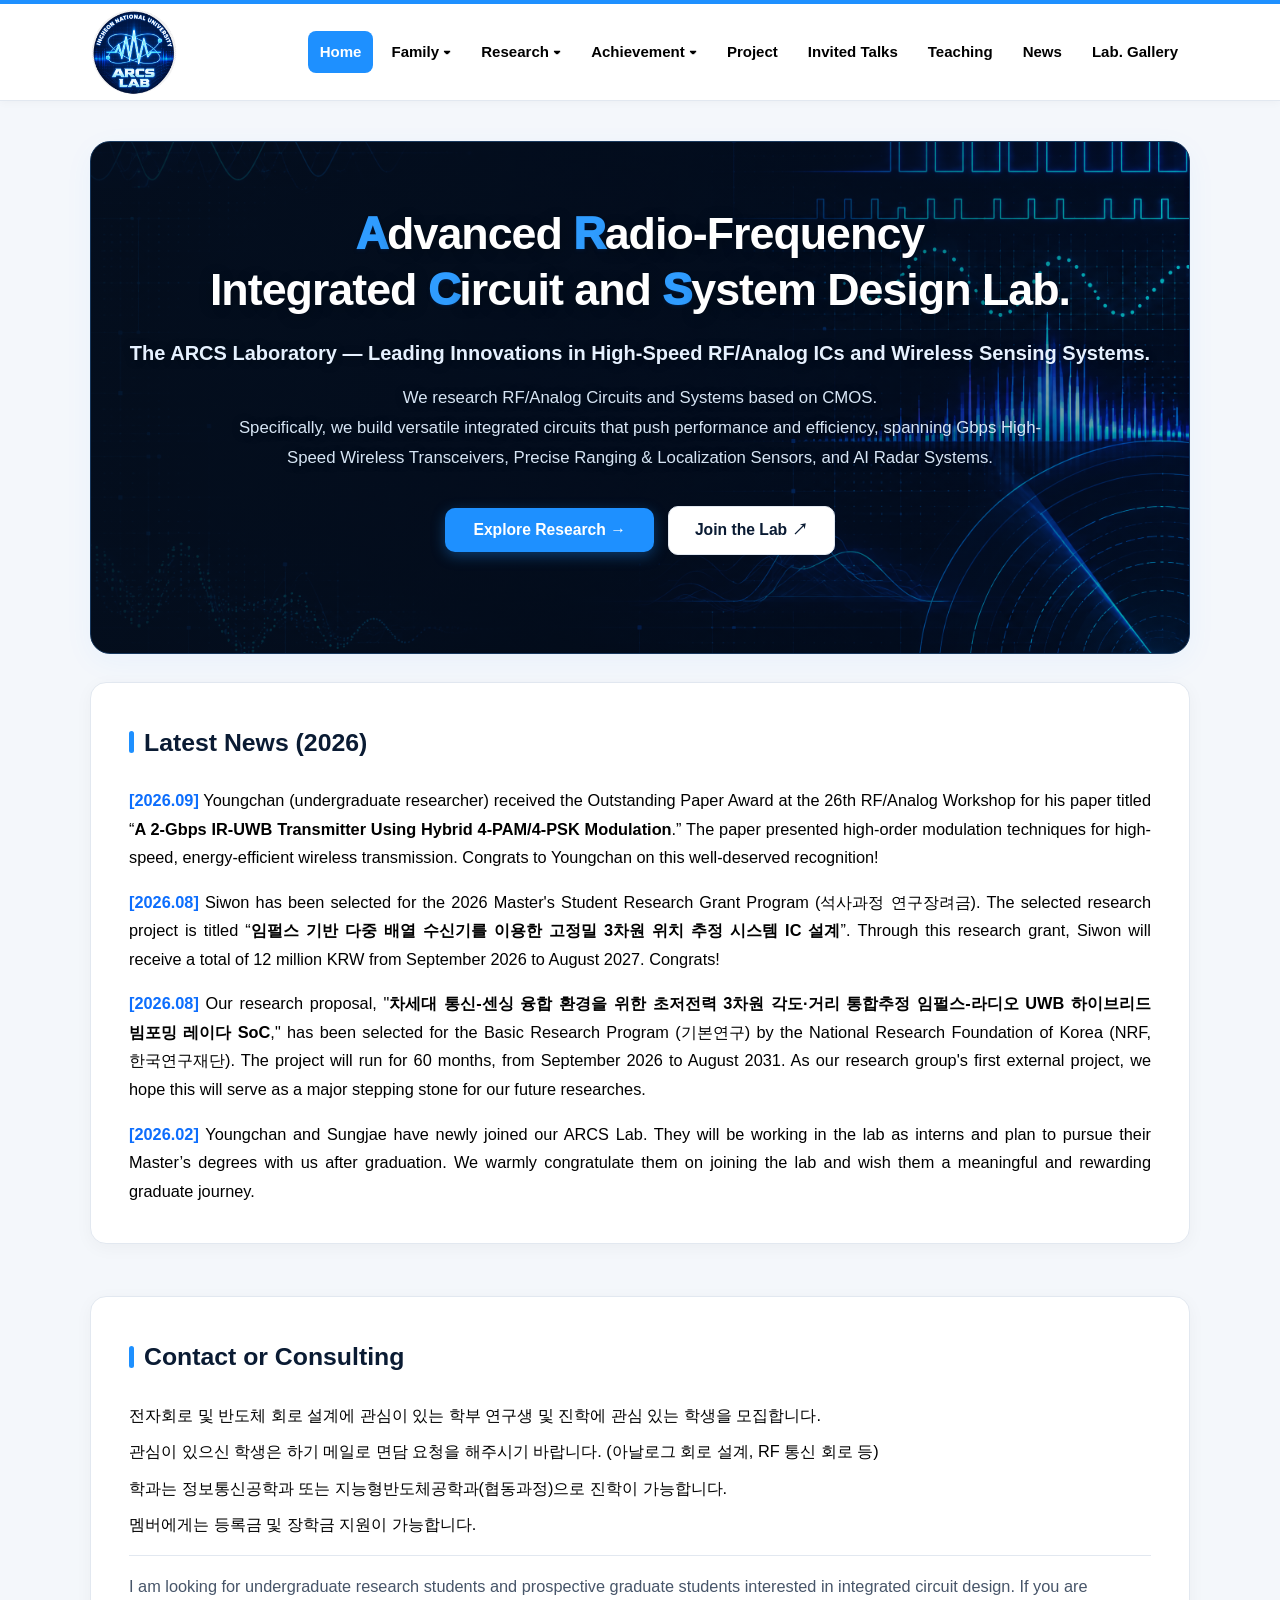
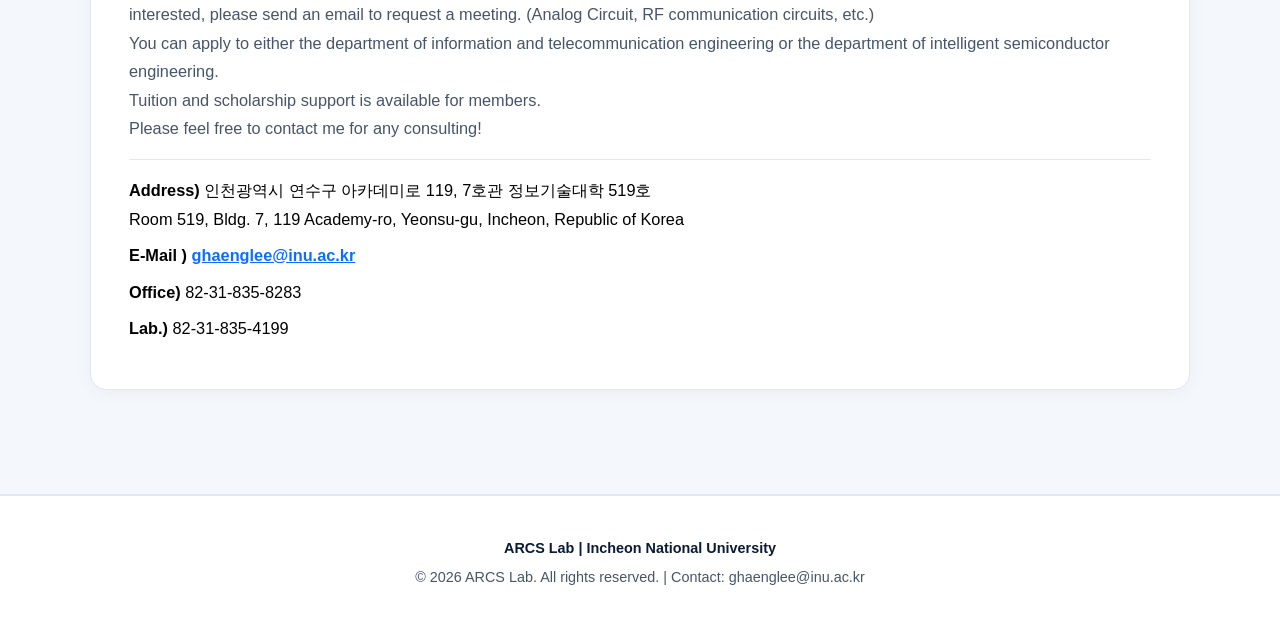
==== index.html @ 4a921a2b "Update index.html" ====
<!DOCTYPE html>
<html lang="ko">
<head>
<meta charset="utf-8"/>
<meta content="width=device-width, initial-scale=1.0, maximum-scale=5.0" name="viewport"/>
<!-- 외부 호스팅 이미지 403 차단 방지 -->
<meta content="no-referrer" name="referrer"/>
<title>ARCS Lab | Advanced Radio-Frequency Integrated Circuit and System Design Lab.</title>
<!-- 구글 사이트 정품 파비콘 -->
<link href="images/ARCS_LAB_logo.png" rel="icon" type="image/png"/>
<!-- 프리텐다드 폰트 CDN -->
<link as="style" crossorigin="" href="https://cdn.jsdelivr.net/gh/orioncactus/pretendard@v1.3.8/dist/web/variable/pretendardvariable.css" rel="stylesheet"/>
<style>
        :root {
            --bg-base: #f4f7fb;
            --surface: #ffffff;
            --border: #e2e8f0;
            --border-card: #e6edf7;
            --primary: #0a1b33;
            /* 쨍하고 깊이감 있는 정통 다저블루 */
            --dodger-blue: #1e90ff;         /* Dodger Blue */
            --dodger-vivid: #0d6efd;        /* Deep Electric Blue */
            --dodger-dark: #0056cc;         /* Solid Dark Dodger */
            --dodger-bg: #edf5ff;           /* Light Dodger Tint */
            --text-main: #000000;
            --text-muted: #475569;
            --shadow: 0 4px 18px rgba(0, 0, 0, 0.04);
            --shadow-hover: 0 8px 24px rgba(30, 144, 255, 0.12);
        }

        * { margin: 0; padding: 0; box-sizing: border-box; }
        html { scroll-behavior: smooth; }
        body {
            font-family: 'Pretendard Variable', -apple-system, sans-serif;
            color: var(--text-main);
            background-color: var(--bg-base);
            line-height: 1.75;
            /* 어절 단위 줄바꿈 설정 */
            word-break: keep-all;
            overflow-wrap: break-word;
            overflow-x: hidden;
        }
        a { text-decoration: none; color: inherit; }

        /* 상단 네비게이션 - 카드의 max-width(1140px)와 동일하게 통일 */
        header {
            position: sticky; top: 0; z-index: 1000;
            background: #ffffff;
            border-top: 4px solid var(--dodger-blue);
            border-bottom: 1.5px solid var(--border);
            box-shadow: 0 2px 8px rgba(0, 0, 0, 0.03);
        }
        .nav-inner {
            max-width: 1140px; margin: 0 auto; padding: 0 20px;
            display: flex; justify-content: space-between; align-items: center;
            height: 96px; /* 확대된 로고 수용을 위해 헤더 높이 확장 */
        }
        /* 로고 크기 상향 (88px) */
        .logo-wrap { 
            display: flex; 
            align-items: center; 
            cursor: pointer; 
            flex-shrink: 0;
        }
        .logo-img { 
            height: 88px; 
            width: auto; 
            max-width: 100%; 
            object-fit: contain; 
            display: block;
        }
        .logo-text { font-size: 1.35rem; font-weight: 800; color: var(--primary); letter-spacing: -0.5px; }
        .logo-text span { color: var(--dodger-blue); }

        /* 메뉴 우측 정렬 (카드 우측 기준 라인에 정렬) */
        .nav-menu { 
            display: flex; 
            gap: 3px 6px; 
            align-items: center; 
            justify-content: flex-end; 
            flex-wrap: wrap; 
            margin-left: auto; 
        }
        .nav-item { position: relative; }
        .nav-btn {
            background: none; border: none; font-family: inherit;
            font-size: 0.94rem; font-weight: 700; color: #000000;
            padding: 8px 12px; border-radius: 8px; cursor: pointer; transition: all 0.18s ease;
            display: flex; align-items: center; gap: 4px;
        }
        .nav-btn:hover { color: var(--dodger-vivid); background: var(--dodger-bg); }
        .nav-btn.active { color: #ffffff; background: var(--dodger-blue); }

        /* 드롭다운 메뉴 (데스크톱) */
        .dropdown {
            position: absolute; top: 100%; left: 0;
            background: #ffffff; border: 1.5px solid var(--border);
            border-radius: 12px; box-shadow: 0 12px 28px rgba(0, 0, 0, 0.08);
            padding: 8px; min-width: 160px; display: none; flex-direction: column; gap: 4px;
            z-index: 100;
        }
        .nav-item:hover .dropdown { display: flex; }
        .dropdown button {
            background: none; border: none; font-family: inherit;
            text-align: left; padding: 10px 14px; font-size: 0.92rem; font-weight: 700;
            color: var(--text-main); border-radius: 6px; cursor: pointer; transition: 0.15s;
        }
        .dropdown button:hover { background: var(--dodger-bg); color: var(--dodger-vivid); }

        /* 페이지 컨테이너 */
        .page-view { display: none; max-width: 1140px; margin: 40px auto 80px auto; padding: 0 20px; }
        .page-view.active { display: block; animation: fadeIn 0.2s ease-out; }
        @keyframes fadeIn { from { opacity: 0; transform: translateY(6px); } to { opacity: 1; transform: translateY(0); } }

        /* 공통 헤딩 및 카드 */
        .view-title { 
            font-size: 2.3rem; font-weight: 800; color: var(--primary); 
            text-align: center; margin-bottom: 28px; letter-spacing: -0.5px; 
        }
        .divider { width: 100%; height: 1px; background: var(--border); margin: 30px 0; }
        .card { 
            background: #ffffff; border: 1px solid var(--border); border-radius: 16px; 
            padding: 34px; box-shadow: var(--shadow); margin-bottom: 24px; 
        }

        /* 히어로 섹션 */
        .bento-grid { display: grid; grid-template-columns: 1fr; gap: 28px; }
        .axis-hero-card {
            grid-column: 1 / -1; text-align: center; padding: 64px 30px;
            background-color: #071426;
            background-image:
                linear-gradient(90deg, rgba(4, 14, 29, 0.92) 0%, rgba(4, 14, 29, 0.72) 42%, rgba(4, 14, 29, 0.30) 100%),
                url('images/hero_background.webp');
            background-size: cover;
            background-position: center;
            border: 1px solid #18385d;
            border-radius: 20px;
            box-shadow: 0 8px 30px rgba(30, 144, 255, 0.05);
            position: relative;
        }
        .axis-badge {
            display: inline-block; padding: 6px 16px; background: #ffffff;
            border: 1.5px solid var(--dodger-blue); border-radius: 30px;
            font-size: 0.82rem; font-weight: 800; color: var(--dodger-vivid);
            letter-spacing: 1.2px; text-transform: uppercase; margin-bottom: 22px;
        }
        .axis-hero-title {
            font-size: 2.8rem; font-weight: 900; line-height: 1.25; margin-bottom: 18px;
            color: #ffffff; letter-spacing: -1px; text-transform: uppercase;
            text-shadow: 0 2px 14px rgba(0,0,0,.28);
        }
        .axis-hero-title .highlight { color: var(--dodger-blue); }
        .axis-hero-title .arcs-initial {
            color: #2f9cff;
            font-weight: 950;
            text-shadow: 0 1px 0 rgba(4,25,58,.85), 0 2px 3px rgba(4,25,58,.55);
            filter: none;
        }
        .home-info-card { min-height: 560px; padding: 38px; }
        #latest-news.home-info-card { min-height: 0; }
        .home-info-card > .sec-head { font-size: 1.55rem; }
        .home-info-card > div:not(.sec-head) { font-size: 1.02rem !important; }
        .home-info-card p { margin-bottom: 8px; }
        .axis-hero-sub { font-size: 1.25rem; font-weight: 700; color: #e6f1ff; margin-bottom: 12px; text-shadow: 0 1px 8px rgba(0,0,0,.35); }
        .axis-hero-p { font-size: 1.05rem; color: #d6e5f5; line-height: 1.8; max-width: 820px; margin: 0 auto 32px auto; text-shadow: 0 1px 8px rgba(0,0,0,.35); }
        .axis-actions { display: flex; gap: 14px; justify-content: center; align-items: center; margin-bottom: 34px; flex-wrap: wrap; }
        .btn-explore {
            display: inline-flex; align-items: center; gap: 8px;
            background: var(--dodger-blue); color: #ffffff; font-size: 0.98rem; font-weight: 800;
            padding: 13px 28px; border-radius: 10px; border: none; cursor: pointer;
            box-shadow: 0 4px 14px rgba(30, 144, 255, 0.35); transition: all 0.2s ease;
        }
        .btn-explore:hover { background: var(--dodger-dark); transform: translateY(-2px); }
        .btn-join {
            display: inline-flex; align-items: center; gap: 8px;
            background: #ffffff; color: var(--primary); font-size: 0.98rem; font-weight: 800;
            padding: 13px 26px; border-radius: 10px; border: 1.5px solid var(--border);
            cursor: pointer; transition: all 0.2s ease;
        }
        .btn-join:hover { border-color: var(--dodger-blue); color: var(--dodger-blue); background: var(--dodger-bg); transform: translateY(-2px); }
        .axis-chips-wrap { display: flex; gap: 10px; justify-content: center; flex-wrap: wrap; }
        .axis-chip {
            font-size: 0.85rem; font-weight: 700; color: #000000;
            background: #ffffff; border: 1.5px solid var(--border);
            padding: 6px 14px; border-radius: 20px; transition: 0.2s;
        }
        .axis-chip:hover { border-color: var(--dodger-blue); color: var(--dodger-blue); background: var(--dodger-bg); }

        /* 섹션 헤더 */
        .sec-head { 
            font-size: 1.45rem; font-weight: 800; color: var(--primary); margin-bottom: 22px; 
            display: flex; align-items: center; gap: 10px; 
        }
        .sec-head::before { 
            content: ""; width: 5px; height: 22px; background: var(--dodger-blue); border-radius: 3px; 
        }

        /* 프로필 스타일 */
        .profile-row { display: flex; gap: 30px; align-items: flex-start; margin-bottom: 24px; }
        .profile-img { width: 180px; border-radius: 12px; border: 1.5px solid var(--border); object-fit: cover; }
        .profile-info h3 { font-size: 1.45rem; font-weight: 800; color: var(--primary); margin-bottom: 8px; }
        .profile-info p { margin-bottom: 6px; font-size: 1rem; }
        .profile-links a { color: var(--dodger-vivid); font-weight: 700; text-decoration: underline; margin-right: 8px; }

        /* Education, Careers & Awards 타임라인 스타일 (왼쪽 바/꼭지 제거 버전) */
        .timeline-list {
            position: relative;
            padding-left: 0;
            margin-bottom: 8px;
        }
        .timeline-item {
            position: relative;
            margin-bottom: 22px;
            padding: 22px 26px;
            background: #f8fafc;
            border: 1px solid var(--border-card);
            border-radius: 12px;
            transition: all 0.25s ease;
        }
        .timeline-item:last-child { margin-bottom: 0; }
        .timeline-item:hover {
            background: #ffffff;
            border-color: var(--dodger-blue);
            box-shadow: var(--shadow-hover);
            transform: translateY(-2px);
        }

        /* 폰트 및 여백 상향 */
        .timeline-date {
            display: inline-block;
            font-size: 0.92rem;
            font-weight: 700;
            color: var(--dodger-dark);
            background: var(--dodger-bg);
            padding: 4px 14px;
            border-radius: 20px;
            margin-bottom: 10px;
        }
        .timeline-content {
            font-size: 1.15rem;
            font-weight: 800;
            color: var(--primary);
            line-height: 1.55;
            display: block;
        }
        .timeline-subtext {
            display: block;
            font-size: 1rem;
            font-weight: 600;
            color: var(--text-muted);
            margin-top: 6px;
        }
        .timeline-detail {
            display: block;
            font-size: 0.95rem;
            color: #475569;
            margin-top: 8px;
            padding-left: 12px;
            border-left: 3px solid #cbd5e1;
            line-height: 1.75;
        }

        /* CHIP GALLERY 카드 */
        .chip-grid { display: grid; grid-template-columns: repeat(auto-fill, minmax(320px, 1fr)); gap: 24px; }
        .chip-card { 
            background: #ffffff; border: 1.5px solid var(--border); border-radius: 14px; 
            overflow: hidden; box-shadow: var(--shadow); transition: all 0.2s ease; 
        }
        .chip-card:hover { transform: translateY(-4px); border-color: var(--dodger-blue); box-shadow: var(--shadow-hover); }
        .chip-img-wrap { width: 100%; height: 220px; background: #f8fafc; border-bottom: 1.5px solid var(--border); display: flex; align-items: center; justify-content: center; }
        .chip-img-wrap img { width: 100%; height: 100%; object-fit: contain; }
        .chip-img-wrap.chip-only { overflow: hidden; }
        .chip-img-wrap.chip-only img { width: 100%; max-width: none; height: 100%; object-fit: contain; object-position: center; transform: none; background: #f8fafc; }
        .chip-desc { padding: 18px; text-align: center; }
        .chip-title { font-size: 0.98rem; font-weight: 700; color: var(--primary); margin-bottom: 8px; line-height: 1.5; }
        .chip-badge { 
            display: inline-block; padding: 4px 12px; background: var(--dodger-bg); 
            color: var(--dodger-dark); font-size: 0.88rem; font-weight: 800; border-radius: 20px; 
            border: 1px solid #c7dcf8;
        }

        /* 아카데믹 카드 레이아웃 (논문, 특허, 프로젝트) */
        .axis-pub-header { margin-bottom: 24px; }
        .axis-pub-meta { font-size: 1.05rem; color: var(--text-muted); margin-bottom: 16px; }
        .axis-pub-meta strong { color: var(--primary); font-size: 1.4rem; font-weight: 800; margin-right: 6px; }
        .axis-filter-bar { display: flex; gap: 8px; margin-bottom: 30px; flex-wrap: wrap; }
        .axis-filter-btn {
            padding: 6px 16px; border-radius: 20px; font-size: 0.9rem; font-weight: 700;
            border: 1.5px solid var(--border); background: #ffffff; color: var(--text-muted);
            cursor: pointer; transition: all 0.18s ease;
        }
        .axis-filter-btn.active {
            background: var(--dodger-blue); color: #ffffff; border-color: var(--dodger-blue);
        }

        .axis-year-row { display: grid; grid-template-columns: 100px 1fr; gap: 24px; margin-bottom: 36px; }
        .axis-year-label { font-size: 1.75rem; font-weight: 900; color: var(--dodger-vivid); line-height: 1.2; }
        .axis-cards-col { display: flex; flex-direction: column; gap: 14px; }

        .axis-item-card {
            background: #ffffff; border: 1.5px solid var(--border-card); border-radius: 12px;
            padding: 18px 22px; transition: all 0.2s ease;
            word-break: keep-all;
            overflow-wrap: break-word;
        }
        .axis-item-card:hover {
            border-color: var(--dodger-blue); transform: translateX(3px); box-shadow: 0 4px 16px rgba(30, 144, 255, 0.08);
        }
        .axis-item-top { display: flex; align-items: center; gap: 12px; margin-bottom: 8px; flex-wrap: wrap; }
        .axis-tag {
            display: inline-block; padding: 2px 10px; font-size: 0.78rem; font-weight: 800;
            text-transform: uppercase; letter-spacing: 0.5px; border-radius: 6px;
            color: var(--dodger-dark); background: var(--dodger-bg); border: 1.5px solid #bddbff;
        }
        .axis-item-num { font-weight: 800; color: var(--dodger-vivid); font-size: 1.05rem; }
        .axis-item-authors { font-size: 0.96rem; color: var(--text-main); font-weight: 500; }
        .axis-item-title { font-size: 1.08rem; font-weight: 800; color: var(--primary); line-height: 1.5; margin-bottom: 6px; }
        .axis-item-venue { font-size: 0.92rem; color: var(--text-muted); font-style: normal; }
        .axis-item-venue a { color: var(--dodger-vivid); font-weight: 800; text-decoration: underline; margin-left: 6px; }

        /* TEACHING 아코디언 */
        details.teaching-box {
            border: 1.5px solid var(--border); border-radius: 12px; margin-bottom: 14px; background: #ffffff; overflow: hidden;
        }
        details.teaching-box summary {
            padding: 16px 20px; font-weight: 800; font-size: 1.12rem; cursor: pointer; background: #f8fafc; list-style: none; display: flex; justify-content: space-between; align-items: center;
        }
        details.teaching-box summary::after {
            content: "▼"; font-size: 0.85rem; color: var(--dodger-blue); transition: transform 0.2s;
        }
        details[open].teaching-box summary {
            background: var(--dodger-bg); color: var(--dodger-dark); border-bottom: 1.5px solid #c7dcf8;
        }
        details[open].teaching-box summary::after { transform: rotate(180deg); }
        details.teaching-box .content { padding: 20px 24px; }
        details.teaching-box ul { padding-left: 20px; line-height: 2; list-style-type: square; }

        /* LAB GALLERY 카드 */
        .gallery-item {
            display: flex; gap: 24px; align-items: center; margin-bottom: 24px; background: #ffffff; 
            border: 1.5px solid var(--border); border-radius: 16px; padding: 20px 24px; box-shadow: var(--shadow);
        }
        .gallery-item img {
            width: 36%; max-width: 360px; height: auto; border-radius: 12px; object-fit: cover; border: 1px solid var(--border); flex-shrink: 0;
        }
        .gallery-desc { flex: 1; }
        .gallery-desc h3 { font-size: 1.35rem; font-weight: 800; margin-bottom: 10px; color: var(--primary); }
        .gallery-desc p { font-size: 0.98rem; font-weight: 700; line-height: 1.7; }

        /* LAB GALLERY 4-photo album */
        .gallery-item-album {
            display: flex;
            gap: 24px;
            align-items: center;
        }
        .gallery-album-grid {
            width: 36%;
            max-width: 360px;
            aspect-ratio: 4 / 3;
            flex-shrink: 0;
            display: grid;
            grid-template-columns: repeat(2, minmax(0, 1fr));
            grid-template-rows: repeat(2, minmax(0, 1fr));
            gap: 6px;
        }
        .gallery-album-photo {
            position: relative;
            width: 100%;
            height: 100%;
            aspect-ratio: auto;
            overflow: hidden;
            border-radius: 8px;
            border: 1px solid var(--border);
            background: #f8fafc;
            cursor: zoom-in;
            transition: transform 0.2s ease, border-color 0.2s ease, box-shadow 0.2s ease;
        }
        .gallery-album-photo:hover {
            transform: translateY(-2px);
            border-color: var(--dodger-blue);
            box-shadow: 0 4px 14px rgba(30, 144, 255, 0.18);
        }
        .gallery-album-photo img {
            width: 100%;
            max-width: none;
            height: 100%;
            object-fit: cover;
            display: block;
        }
        .gallery-album-photo .zoom-badge {
            bottom: 6px;
            right: 6px;
        }

        /* Gallery album lightbox */
        .gallery-lightbox {
            display: none;
            position: fixed;
            inset: 0;
            z-index: 2100;
            background: rgba(7, 20, 38, 0.90);
            backdrop-filter: blur(5px);
            align-items: center;
            justify-content: center;
            padding: 24px;
            overflow: hidden;
            cursor: grab;
            touch-action: none;
        }
        .gallery-lightbox.active {
            display: flex;
        }
        .gallery-lightbox:active {
            cursor: grabbing;
        }
        .gallery-lightbox-content {
            max-width: none;
            max-height: none;
            width: auto;
            height: auto;
            max-width: 92vw;
            max-height: 88vh;
            object-fit: contain;
            border-radius: 12px;
            border: 2px solid rgba(255,255,255,0.2);
            box-shadow: 0 10px 40px rgba(0,0,0,0.5);
            user-select: none;
            -webkit-user-drag: none;
            transform: translate(0, 0) scale(1);
            transform-origin: center center;
            cursor: grab;
        }
        .gallery-lightbox-content.dragging {
            cursor: grabbing;
        }
        .gallery-lightbox-close {
            position: absolute;
            top: 20px;
            right: 24px;
            z-index: 2;
            font-size: 2.2rem;
            color: #ffffff;
            cursor: pointer;
            font-weight: 300;
            line-height: 1;
        }
        .gallery-lightbox-close:hover {
            color: var(--dodger-blue);
        }
        .gallery-lightbox-prev,
        .gallery-lightbox-next {
            position: absolute;
            top: 50%;
            transform: translateY(-50%);
            z-index: 2;
            width: 46px;
            height: 46px;
            border: 1px solid rgba(255,255,255,0.35);
            border-radius: 50%;
            background: rgba(10,27,51,0.62);
            color: #ffffff;
            font-size: 1.8rem;
            cursor: pointer;
            display: flex;
            align-items: center;
            justify-content: center;
        }
        .gallery-lightbox-prev { left: 20px; }
        .gallery-lightbox-next { right: 20px; }
        .gallery-lightbox-prev:hover,
        .gallery-lightbox-next:hover {
            background: var(--dodger-blue);
        }
        .gallery-lightbox-hint {
            position: absolute;
            left: 50%;
            bottom: 18px;
            transform: translateX(-50%);
            color: rgba(255,255,255,0.86);
            font-size: 0.82rem;
            font-weight: 700;
            background: rgba(10,27,51,0.55);
            padding: 5px 10px;
            border-radius: 6px;
            pointer-events: none;
        }

        /* 푸터 */
        footer { border-top: 2px solid var(--border); background: #ffffff; padding: 40px 0; text-align: center; font-size: 0.9rem; color: var(--text-muted); }

        /* Projects theme shared by Invited Talks and News */
        .project-theme { background: transparent; border: 0; box-shadow: none; padding: 0; }
        .project-theme .sec-head {
            color: var(--primary);
            font-size: 1.35rem;
            font-weight: 850;
            letter-spacing: .02em;
            border-left: 0;
            padding: 0;
            background: transparent;
            border-radius: 0;
            box-shadow: none;
        }
        .project-theme .sec-head::before {
            display: block;
            content: "";
            width: 6px;
            height: 6px;
            flex: 0 0 6px;
            background: var(--dodger-blue);
            border-radius: 50%;
        }
        .project-theme .pub-item {
            position: relative;
            padding: 20px 22px 18px 22px;
            background: #ffffff;
            border: 1.5px solid var(--border-card);
            border-radius: 14px;
            box-shadow: 0 5px 16px rgba(15,23,42,.055);
            transition: transform .2s ease, border-color .2s ease, box-shadow .2s ease;
            margin-top: 12px;
            word-break: keep-all;
            overflow-wrap: break-word;
        }
        .project-theme .pub-item + .pub-item { margin-top: 14px; }
        .project-theme .pub-item:hover {
            transform: translateY(-3px);
            border-color: #9bc9ff;
            box-shadow: 0 9px 22px rgba(30,144,255,.11);
        }
        .project-theme .pub-title { font-size: 1.08rem; font-weight: 800; color: var(--primary); line-height: 1.55; }
        .project-theme .pub-venue { font-size: .98rem; font-weight: 700; color: var(--text-main); margin-top: 8px; }
        .project-theme .pub-num { display: inline-block; color: var(--dodger-vivid); font-weight: 900; margin-right: 6px; }
        .project-theme .sec-head { margin: 18px 0 14px; }

        /* 뉴스 카드 이미지 */
        .news-item-with-img {
            display: flex;
            gap: 24px;
            align-items: center;
            justify-content: space-between;
        }
        .news-item-with-img .news-text-wrap {
            flex: 1;
        }
        .news-card-img-wrap {
            flex-shrink: 0;
            display: flex;
            align-items: center;
            justify-content: center;
            cursor: pointer;
            position: relative;
            border-radius: 10px;
            overflow: hidden;
            border: 1.5px solid var(--border);
            box-shadow: 0 2px 10px rgba(0,0,0,0.03);
            transition: transform 0.2s ease, border-color 0.2s ease, box-shadow 0.2s ease;
        }
        .news-card-img-wrap:hover {
            transform: translateY(-2px);
            border-color: var(--dodger-blue);
            box-shadow: 0 4px 14px rgba(30, 144, 255, 0.2);
        }
        .news-card-img {
            max-height: 170px;
            width: auto;
            max-width: 320px;
            display: block;
            object-fit: contain;
            background: #ffffff;
        }
        .zoom-badge {
            position: absolute;
            bottom: 6px;
            right: 6px;
            background: rgba(10, 27, 51, 0.75);
            color: #ffffff;
            font-size: 0.72rem;
            font-weight: 700;
            padding: 2px 7px;
            border-radius: 4px;
            pointer-events: none;
            backdrop-filter: blur(2px);
        }

        /* 이미지 확대 팝업 모달 (Lightbox) */
        .img-modal-overlay {
            display: none;
            position: fixed;
            top: 0; left: 0; right: 0; bottom: 0;
            background: rgba(7, 20, 38, 0.85);
            backdrop-filter: blur(5px);
            z-index: 2000;
            align-items: center;
            justify-content: center;
            padding: 24px;
            cursor: zoom-out;
            animation: fadeIn 0.15s ease;
        }
        .img-modal-overlay.active {
            display: flex;
        }
        .img-modal-content {
            max-width: 90vw;
            max-height: 88vh;
            border-radius: 12px;
            box-shadow: 0 10px 40px rgba(0,0,0,0.5);
            border: 2px solid rgba(255,255,255,0.2);
            object-fit: contain;
            cursor: default;
        }
        .img-modal-close {
            position: absolute;
            top: 20px; right: 24px;
            font-size: 2.2rem;
            color: #ffffff;
            cursor: pointer;
            font-weight: 300;
            line-height: 1;
            transition: color 0.15s;
        }
        .img-modal-close:hover {
            color: var(--dodger-blue);
        }

        /* 모바일 햄버거 토글 버튼 */
        .mobile-menu-toggle {
            display: none;
            width: 44px;
            height: 44px;
            border: 1px solid var(--border);
            border-radius: 10px;
            background: #fff;
            color: var(--primary);
            font-size: 1.35rem;
            font-weight: 800;
            cursor: pointer;
            align-items: center;
            justify-content: center;
            flex-shrink: 0;
            outline: none;
            position: relative;
            z-index: 1200;
        }

        /* ==========================================================================
           모바일 최적화 미디어 쿼리 (900px 이하 / 520px 이하)
           ========================================================================== */
        @media (max-width: 900px) {
            .nav-inner {
                height: 72px;
                padding: 10px 16px;
                position: relative;
            }

            .logo-img { height: 52px; }
            .logo-text { font-size: 1.15rem; }
            .mobile-menu-toggle { display: flex; }

            /* 슬라이드 다운 모바일 메뉴 */
            .nav-menu {
                display: none;
                position: absolute;
                top: 100%;
                left: 0;
                right: 0;
                margin-left: 0;
                padding: 12px 16px 18px;
                background: #ffffff;
                border-bottom: 2px solid var(--border);
                box-shadow: 0 12px 24px rgba(0,0,0,.08);
                flex-direction: column;
                align-items: stretch;
                gap: 4px;
                flex-wrap: nowrap;
                z-index: 1100;
                max-height: calc(100vh - 70px);
                overflow-y: auto;
            }

            .nav-menu.mobile-open { display: flex; }
            .nav-item { width: 100%; }

            .nav-btn {
                width: 100%;
                justify-content: space-between;
                text-align: left;
                padding: 12px 14px;
                font-size: 0.98rem;
                border-radius: 8px;
            }

            /* 모바일 드롭다운 아코디언 */
            .dropdown {
                position: static;
                width: 100%;
                min-width: 0;
                display: none;
                border: 0;
                border-left: 3px solid var(--dodger-blue);
                border-radius: 0 8px 8px 0;
                box-shadow: none;
                background: #f8fafc;
                padding: 6px 0 6px 12px;
                margin: 4px 0 4px 8px;
                gap: 2px;
            }

            .nav-item:hover .dropdown { display: none; }
            .nav-item.open .dropdown { display: flex; }

            .dropdown button {
                width: 100%;
                padding: 10px 12px;
                font-size: 0.93rem;
            }

            /* 뷰 컨테이너 및 기본 카드 */
            .page-view { margin: 24px auto 60px auto; padding: 0 16px; }
            .card { padding: 22px 18px; border-radius: 14px; margin-bottom: 18px; }
            .view-title { font-size: 1.85rem; margin-bottom: 20px; }

            /* 히어로 섹션 모바일 */
            .axis-hero-card {
                padding: 42px 18px;
                border-radius: 16px;
            }
            .axis-hero-title {
                font-size: clamp(1.4rem, 5.5vw, 2.1rem);
                line-height: 1.35;
                margin-bottom: 14px;
            }
            .axis-hero-sub {
                font-size: 1.05rem;
                line-height: 1.55;
            }
            .axis-hero-p {
                font-size: 0.94rem;
                line-height: 1.7;
                margin-bottom: 24px;
            }
            .axis-actions {
                flex-direction: column;
                gap: 10px;
                width: 100%;
            }
            .btn-explore, .btn-join {
                width: 100%;
                justify-content: center;
                padding: 12px 18px;
                font-size: 0.95rem;
            }

            /* Home 하단 정보 카드 */
            .home-info-card { min-height: 0; padding: 24px 18px; }
            .home-info-card > .sec-head { font-size: 1.3rem; }

            /* 프로필 뷰 */
            .profile-row {
                flex-direction: column;
                align-items: center;
                text-align: center;
                gap: 16px;
            }
            .profile-img { width: 140px; }
            .profile-info { width: 100%; }

            /* 칩 갤러리 그리드 */
            .chip-grid {
                grid-template-columns: 1fr;
                gap: 16px;
            }
            .chip-img-wrap { height: 200px; }

            /* 논문 / 특허 / 프로젝트 목록 */
            .axis-year-row {
                grid-template-columns: 1fr;
                gap: 10px;
                margin-bottom: 24px;
            }
            .axis-year-label {
                font-size: 1.4rem;
                border-bottom: 2px solid var(--dodger-bg);
                padding-bottom: 4px;
            }
            .axis-item-card {
                padding: 16px;
            }
            .axis-item-title {
                font-size: 1rem;
            }

            /* 랩 갤러리 모바일 */
            .gallery-item {
                flex-direction: column;
                padding: 18px;
                gap: 14px;
            }
            .gallery-item img {
                width: 100%;
                max-width: 100%;
            }
            .gallery-desc {
                width: 100%;
            }

            /* 4-photo album: mobile only */
            .gallery-item-album {
                flex-direction: column;
                align-items: stretch;
            }
            .gallery-album-grid {
                width: 100%;
                max-width: 100%;
                aspect-ratio: 4 / 3;
            }
            .gallery-lightbox {
                padding: 12px;
            }
            .gallery-lightbox-content {
                max-width: 94vw;
                max-height: 84vh;
            }
            .gallery-lightbox-prev,
            .gallery-lightbox-next {
                width: 40px;
                height: 40px;
                font-size: 1.45rem;
            }
            .gallery-lightbox-prev { left: 8px; }
            .gallery-lightbox-next { right: 8px; }
            .gallery-lightbox-hint {
                bottom: 10px;
                font-size: 0.72rem;
            }

            /* 뉴스 뷰 이미지 아이템 */
            .news-item-with-img {
                flex-direction: column;
                align-items: flex-start;
                gap: 14px;
            }
            .news-card-img-wrap {
                width: 100%;
                max-width: 100%;
            }
            .news-card-img {
                max-height: 220px;
                width: 100%;
                object-fit: contain;
            }

            /* 세미나 사진 박스 */
            #view-invited-talks .pub-item > div[style*="display:flex"] {
                flex-direction: column;
                align-items: flex-start;
                padding: 16px;
            }
            #view-invited-talks .pub-item > div[style*="display:flex"] img {
                width: 100% !important;
                max-width: 100% !important;
            }
        }
        @media (max-width: 520px) {
            .nav-inner { padding: 8px 12px; }
            .logo-text { font-size: 1.05rem; }
            .logo-img { height: 44px; }
            .page-view { margin-top: 16px; padding: 0 12px; }
            .card { padding: 18px 14px; }
            .view-title { font-size: 1.55rem; margin-bottom: 16px; }
            .sec-head { font-size: 1.2rem; }
            .axis-filter-bar { gap: 6px; }
            .axis-filter-btn { padding: 5px 12px; font-size: 0.82rem; }
        }
    
        /* 요청 섹션: 어절 단위 줄바꿈 및 양쪽 정렬 */
        #latest-news,
        #brief-bio,
        #view-invited-talks,
        #view-news,
        #view-lab-gallery {
            word-break: keep-all;
            overflow-wrap: break-word;
            hyphens: auto;
        }

        #latest-news > .sec-head,
        #brief-bio > .sec-head,
        #view-invited-talks > .view-title,
        #view-news > .view-title,
        #view-lab-gallery > .view-title {
            text-align: left;
            word-break: keep-all;
            overflow-wrap: break-word;
            hyphens: auto;
        }

        #latest-news p,
        #latest-news > div:not(.sec-head),
        #brief-bio p,
        #view-invited-talks p,
        #view-news p,
        #view-lab-gallery .gallery-desc p {
            text-align: justify;
            word-break: keep-all;
            overflow-wrap: break-word;
            hyphens: auto;
        }

        /* Achievement navigation label */
        #btn-achievement {
            word-break: keep-all;
            overflow-wrap: break-word;
            hyphens: auto;
        }

        /* Research 탭 전용 텍스트 스타일링 */
        .research-details {
            margin-top: 24px;
            text-align: left;
        }
        .research-details h4 {
            font-size: 1.12rem;
            font-weight: 800;
            color: var(--primary);
            margin-top: 18px;
            margin-bottom: 8px;
        }
        .research-details p {
            font-size: 0.98rem;
            color: var(--text-main);
            line-height: 1.7;
            text-align: justify;
        }
        .research-details ul {
            list-style-type: disc;
            padding-left: 20px;
            margin-top: 6px;
        }
        .research-details li {
            font-size: 0.96rem;
            color: var(--text-main);
            margin-bottom: 6px;
            line-height: 1.6;
        }

</style>
</head>
<body>
<!-- 상단 헤더 -->
<header>
<div class="nav-inner">
<a aria-label="ARCS Lab home" class="logo-wrap" href="#" onclick="showView('home'); return false;">
<img alt="ARCS Lab" class="logo-img" src="images/ARCS_LAB_logo.png"/>
</a>
<button aria-expanded="false" aria-label="메뉴 열기" class="mobile-menu-toggle" id="mobile-menu-toggle" type="button">☰</button>
<nav class="nav-menu">
<a class="nav-btn active" href="#" id="btn-home" onclick="showView('home'); return false;">Home</a>
<div class="nav-item">
<button class="nav-btn" id="btn-family">Family ▾</button>
<div class="dropdown">
<button onclick="showView('pi')">PI</button>
<button onclick="showView('student')">Student</button>
</div>
</div>
<!-- Research 하위에 Chip Gallery 배치 -->
<div class="nav-item">
<button class="nav-btn" id="btn-research">Research ▾</button>
<div class="dropdown">
<button onclick="showView('research')">Research</button>
<button onclick="showView('chips')">Chip Gallery</button>
</div>
</div>
<div class="nav-item">
<button class="nav-btn" id="btn-achievement">Achievement ▾</button>
<div class="dropdown">
<button onclick="showView('publications')">Publications</button>
<button onclick="showView('patents')">Patents</button>
</div>
</div>
<button class="nav-btn" id="btn-project" onclick="showView('project')">Project</button>
<button class="nav-btn" id="btn-talks" onclick="showView('invited-talks')">Invited Talks</button>
<button class="nav-btn" id="btn-teaching" onclick="showView('teaching')">Teaching</button>
<button class="nav-btn" id="btn-news" onclick="showView('news')">News</button>
<button class="nav-btn" id="btn-gallery" onclick="showView('lab-gallery')">Lab. Gallery</button>
</nav>
</div>
</header>

<!-- 1. HOME VIEW -->
<div class="page-view active" id="view-home">
<div class="bento-grid">
<div class="axis-hero-card">
<h1 class="axis-hero-title" style="text-transform:none;">
<span class="arcs-initial">A</span>dvanced <span class="arcs-initial">R</span>adio-Frequency<br/>
                    Integrated <span class="arcs-initial">C</span>ircuit and <span class="arcs-initial">S</span>ystem Design Lab.
                </h1>
<div class="axis-hero-sub">
                    The ARCS Laboratory — Leading Innovations in High-Speed RF/Analog ICs and Wireless Sensing Systems.
                </div>
<p class="axis-hero-p">
                    We research RF/Analog Circuits and Systems based on CMOS.<br/>
                    Specifically, we build versatile integrated circuits that push performance and efficiency, spanning Gbps High-Speed Wireless Transceivers, Precise Ranging &amp; Localization Sensors, and AI Radar Systems.
                </p>
<!-- 리서치 확인하러 가기 CTA 버튼 -->
<div class="axis-actions">
<button class="btn-explore" onclick="showView('research')">
                        Explore Research →
                    </button>
<button class="btn-join" onclick="showView('home', 'contact')">
                        Join the Lab ↗
                    </button>
</div>
</div>
<div class="card home-info-card" id="latest-news">
<div class="sec-head">Latest News (2026)</div>
<div style="display:flex; flex-direction:column; gap:16px; font-size:0.95rem; text-align:justify;">
<div>
<strong style="color:var(--dodger-vivid);">[2026.09]</strong> Youngchan (undergraduate researcher) received the Outstanding Paper Award at the 26th RF/Analog Workshop for his paper titled “<strong>A 2-Gbps IR-UWB Transmitter Using Hybrid 4-PAM/4-PSK Modulation</strong>.” The paper presented high-order modulation techniques for high-speed, energy-efficient wireless transmission. Congrats to Youngchan on this well-deserved recognition!
                    </div>
<div>
<strong style="color:var(--dodger-vivid);">[2026.08]</strong> Siwon has been selected for the 2026 Master's Student Research Grant Program (석사과정 연구장려금). The selected research project is titled “<strong>임펄스 기반 다중 배열 수신기를 이용한 고정밀 3차원 위치 추정 시스템 IC 설계</strong>”. Through this research grant, Siwon will receive a total of 12 million KRW from September 2026 to August 2027. Congrats!
                    </div>
<div>
<strong style="color:var(--dodger-vivid);">[2026.08]</strong> Our research proposal, "<strong>차세대 통신-센싱 융합 환경을 위한 초저전력 3차원 각도·거리 통합추정 임펄스-라디오 UWB 하이브리드 빔포밍 레이다 SoC</strong>," has been selected for the Basic Research Program (기본연구) by the National Research Foundation of Korea (NRF, 한국연구재단). The project will run for 60 months, from September 2026 to August 2031. As our research group's first external project, we hope this will serve as a major stepping stone for our future researches.
                    </div>
<div>
<strong style="color:var(--dodger-vivid);">[2026.02]</strong> Youngchan and Sungjae have newly joined our ARCS Lab. They will be working in the lab as interns and plan to pursue their Master’s degrees with us after graduation. We warmly congratulate them on joining the lab and wish them a meaningful and rewarding graduate journey.
                    </div>
</div>
</div>
<div class="card home-info-card" id="contact">
<div class="sec-head">Contact or Consulting</div>
<div style="font-size:0.93rem; line-height:1.75;">
<p>전자회로 및 반도체 회로 설계에 관심이 있는 학부 연구생 및 진학에 관심 있는 학생을 모집합니다.</p>
<p>관심이 있으신 학생은 하기 메일로 면담 요청을 해주시기 바랍니다. (아날로그 회로 설계, RF 통신 회로 등)</p>
<p>학과는 정보통신공학과 또는 지능형반도체공학과(협동과정)으로 진학이 가능합니다.</p>
<p>멤버에게는 등록금 및 장학금 지원이 가능합니다.</p>
<div class="divider" style="margin:16px 0;"></div>
<p style="color:var(--text-muted);">
                        I am looking for undergraduate research students and prospective graduate students interested in integrated circuit design. If you are interested, please send an email to request a meeting. (Analog Circuit, RF communication circuits, etc.)<br/>
                        You can apply to either the department of information and telecommunication engineering or the department of intelligent semiconductor engineering.<br/>
                        Tuition and scholarship support is available for members.<br/>
                        Please feel free to contact me for any consulting!
                    </p>
<div class="divider" style="margin:16px 0;"></div>
<p><strong>Address)</strong> 인천광역시 연수구 아카데미로 119, 7호관 정보기술대학 519호<br/>
                    Room 519, Bldg. 7, 119 Academy-ro, Yeonsu-gu, Incheon, Republic of Korea</p>
<p style="margin-top:6px;"><strong>E-Mail )</strong> <a href="mailto:ghaenglee@inu.ac.kr" style="color:var(--dodger-vivid); font-weight:800; text-decoration:underline;">ghaenglee@inu.ac.kr</a></p>
<p><strong>Office)</strong> 82-31-835-8283</p>
<p><strong>Lab.)</strong> 82-31-835-4199</p>
</div>
</div>
</div>
</div>

<!-- 2. PI VIEW (Education, Careers & Awards 깔끔한 카드 스타일) -->
<div class="page-view" id="view-pi">
<h2 class="view-title">Principal Investigator</h2>
<div class="card">
<div class="profile-row">
<img alt="Geunhaeng Lee" class="profile-img" referrerpolicy="no-referrer" src="images/Principal_Investigat_Geunhaeng_Lee_1.jpg"/>
<div class="profile-info">
<h3>Geunhaeng Lee (이근행)</h3>
<div class="profile-links" style="margin-bottom:12px;">
<a href="https://ieeexplore.ieee.org/author/37085768107" target="_blank">IEEE Author Profile</a> / 
                        <a href="https://scholar.google.com/citations?user=1P5Vq_0AAAAJ&amp;hl=ko" target="_blank">Google Scholar</a>
</div>
<p><a href="mailto:ghaenglee@inu.ac.kr" style="color:var(--primary); font-weight:700;">ghaenglee@inu.ac.kr</a></p>
<p><strong>Assistant Professor</strong><br/>
                    Dept. of Information and Telecommunication Engineering,<br/>
                    Incheon National University</p>
</div>
</div>

<!-- Education 섹션 -->
<div class="divider"></div>
<div class="sec-head">Education</div>
<div class="timeline-list">
    <div class="timeline-item">
        <span class="timeline-date">March. 2014 ~ Feb. 2021</span>
        <span class="timeline-content">Ph.D. in Electrical and Electronic Engineering</span>
        <span class="timeline-subtext">Yonsei University, Seoul</span>
        <span class="timeline-detail">• Combined Master &amp; Ph.D. in Electrical and Electronic Engineering (Advisor: Prof. Tae Wook Kim)</span>
    </div>
    <div class="timeline-item">
        <span class="timeline-date">March. 2010 ~ Feb. 2014</span>
        <span class="timeline-content">B.S. in Electronic and Electrical Engineering</span>
        <span class="timeline-subtext">Dankook University, Kyung-Ki</span>
    </div>
</div>

<!-- Careers 섹션 -->
<div class="divider"></div>
<div class="sec-head">Careers</div>
<div class="timeline-list">
    <div class="timeline-item">
        <span class="timeline-date">March. 2025 ~ Present</span>
        <span class="timeline-content">Assistant Professor</span>
        <span class="timeline-subtext">Incheon National University, Incheon, Republic of Korea</span>
        <span class="timeline-detail">- Dept. of Information and Telecommunication Engineering</span>
    </div>
    <div class="timeline-item">
        <span class="timeline-date">March. 2023 ~ Feb. 2025</span>
        <span class="timeline-content">Assistant Professor</span>
        <span class="timeline-subtext">Andong National University, Andong, Kyungpook, Republic of Korea</span>
        <span class="timeline-detail">- Dept. of the Electronic Engineering</span>
    </div>
    <div class="timeline-item">
        <span class="timeline-date">March. 2021 ~ Feb. 2023</span>
        <span class="timeline-content">Staff Engineer</span>
        <span class="timeline-subtext">Samsung Electronics System LSI Business, Hwa-Seong, Republic of Korea</span>
        <span class="timeline-detail">
            - Design Platform Development Team &amp; Connectivity Development Team<br/>
            - (Former) IP Development Team, Mixed-Signal Circuit Design Team<br/>
            ➢ Experience of the IEEE 802.15.4/4z (UWB) RF Transceiver Design<br/>
            ➢ Design of UWB Tx including transmitter building block such as power amplifier, gain amplifier, mixer, etc.<br/>
            ➢ RF Switch IC Design with wideband and high power handling.<br/>
            ➢ Transformer, Inductor Passive Device Design using EM Simulation
        </span>
    </div>
</div>

<div class="divider"></div>
<div class="sec-head">Academic Activities</div>
<ul style="padding-left:20px; line-height:1.9; font-size:1rem;">
<li>Technical Reviewer, IEEE Journal of Solid-State Circuits (JSSC)</li>
<li>Technical Reviewer, IEEE Transactions on Circuits and Systems II (TCAS-II)</li>
<li>Technical Reviewer, IEEE Solid-State Circuits Letters (SSC-L)</li>
<li>Technical Reviewer, IEEE Transactions on Biomedical Circuits and Systems (TBioCAS)</li>
</ul>

<div class="divider"></div>
<div class="sec-head">Brief Bio</div>
<p style="text-align:justify; margin-bottom:12px; font-size:1rem;">
<strong>Geunhaeng Lee</strong> received a B.S. degree in electronic &amp; electrical engineering from Dankook University, Kyung-Ki, Republic of Korea (ROK), in 2014, and a Ph.D. degree in electrical and electronic engineering from Yonsei University, Seoul, ROK, in 2021, respectively.
            </p>
<p style="text-align:justify; margin-bottom:12px; font-size:1rem;">
                He was with System LSI Business, Samsung Electronics, Hwaseong, ROK from 2021 to 2023 as a Staff Engineer, where he was involved with design of UWB RF transceiver (IEEE 802.15.4z). From 2023 to 2025, he was with the dept. of Electronic Engineering, Andong National University, Kyungpook, ROK. Since March 2025, he has been with the dept. of Information and Telecommunication Engineering, Incheon National University, Incheon, ROK as an assistant professor.
            </p>
<p style="text-align:justify; margin-bottom:12px; font-size:1rem;">
                His research interests are RF amplifiers including PA and LNA, mixed-signal circuits, and circuit &amp; system for wireless communication. He is also interested in research on UWB transceiver systems, mm-wave ICs and digital transmitter.
            </p>
<p style="text-align:justify; margin-bottom:12px; font-size:1rem;">
                Dr. Lee received a bronze prize of the circuit design division at the 27th Humantech Paper Award hosted by Samsung Electronics in 2021.
            </p>
<p style="text-align:justify; font-size:1rem;">
                He also serves as a technical reviewer for <em>IEEE SSCL</em>, <em>IEEE TCAS-II</em>, <em>IEEE TBioCAS</em> and <em>IEEE JSSC</em>.
            </p>

<!-- Awards 섹션 -->
<div class="divider"></div>
<div class="sec-head">Awards</div>
<div class="timeline-list">
    <div class="timeline-item">
        <span class="timeline-date">Feb. 2021</span>
        <span class="timeline-content">Bronze Prize, 27th Samsung Electronics Humantech Paper Awards</span>
        <span class="timeline-subtext">Circuit Design Division (hosted by Samsung Electronics)</span>
        <span class="timeline-detail">➢ Paper: A 1.125 Gbps, 28 mW, 2m IR-UWB CMOS Transceiver using Extended – Multi Pulse Position Modulation</span>
    </div>
</div>
</div>
</div>

<!-- 3. STUDENT VIEW -->
<div class="page-view" id="view-student">
<h2 class="view-title">Student</h2>
<div class="card" style="text-align:center; background:var(--dodger-bg); margin-bottom:30px; border: 1.5px solid #c7dcf8;">
<p style="font-weight:800; font-size:1.18rem; color:var(--dodger-dark);">We are looking for passionate students. Interested students can contact us anytime !</p>
<p style="margin-top:12px; font-size:0.96rem; color:var(--text-main);">
                전자회로 및 반도체 회로 설계에 관심이 있는 학부 연구생 및 진학에 관심 있는 학생을 모집합니다.<br/>
                관심이 있으신 학생은 하기 메일로 면담 요청을 해주시기 바랍니다. (아날로그 회로 설계, RF 통신 회로 등)<br/>
                학과는 정보통신공학과 또는 지능형반도체공학과(협동과정)으로 진학이 가능합니다. 멤버에게는 등록금 및 장학금 지원이 가능합니다.
            </p>
</div>
<div class="sec-head">Graduate students including incoming students</div>
<div class="card">
<div class="profile-row">
<img alt="Siwon Lee" class="profile-img" referrerpolicy="no-referrer" src="images/Student_Siwon_Lee_1.jpg"/>
<div class="profile-info">
<h3>Siwon Lee</h3>
<p>Master's Degree Course (2026-1)</p>
<p>Research Area : Beamforming Impulse Radar Transceiver IC for 3D Space Estimation</p>
<p>siwon7879@naver.com</p>
</div>
</div>
<div class="divider"></div>
<div class="profile-row">
<img alt="Sangwoo Lee" class="profile-img" referrerpolicy="no-referrer" src="images/Siwon_Lee_Sangwoo_Lee_1.jpg"/>
<div class="profile-info">
<h3>Sangwoo Lee</h3>
<p>Master's Degree Course (2026-1)</p>
<p>Research Area : Compound RF Building Block Research for Effect of Radiation</p>
<p>wood0330@inu.ac.kr</p>
</div>
</div>
</div>
<div class="sec-head">Undergraduate students</div>
<div class="card">
<div class="profile-row">
<img alt="Youngchan Kim" class="profile-img" referrerpolicy="no-referrer" src="images/Sangwoo_Lee_Youngchan_Kim_1.png"/>
<div class="profile-info">
<h3>Youngchan Kim</h3>
<p>Intern (Master’s Degree admission expected in 2027)</p>
<p>Research Area : Gbps UWB Transceiver Design with Enhance Modulation Scheme</p>
<p>dudcks0731@inu.ac.kr</p>
</div>
</div>
<div class="divider"></div>
<div class="profile-row">
<img alt="Sungjae Choi" class="profile-img" referrerpolicy="no-referrer" src="images/Youngchan_Kim_Sungjae_Choi_1.jpg"/>
<div class="profile-info">
<h3>Sungjae Choi</h3>
<p>Intern (Master’s Degree admission expected in 2028)</p>
<p>Research Area : X-Band Compound Semiconductor IC with EM Device</p>
<p>0423csj@inu.ac.kr</p>
</div>
</div>
</div>
</div>

<!-- 4. RESEARCH VIEW -->
<div class="page-view" id="view-research">
<h2 class="view-title">Research</h2>
<div class="card" style="text-align:center;">
<p style="font-size:1.1rem; font-weight:700; color:var(--primary); margin-bottom:8px;">
                Students who are interested or curious about the research can contact me anytime.
            </p>
<p style="font-size:1.1rem; font-weight:700; color:var(--primary); margin-bottom:8px;">
                I will gladly explain the research in detail and help spark your interest!
            </p>
<p style="font-size:1.1rem; font-weight:700; color:var(--primary); margin-bottom:14px;">
                Please don't hesitate to reach out and feel free to schedule a meeting. 🙏
            </p>
<p style="font-size:1rem; font-weight:700; color:#000000; margin-bottom:4px;">
                아래 연구가 궁금하거나 흥미가 있는 학생들은 언제든 연락주세요.
            </p>
<p style="font-size:1rem; font-weight:700; color:#000000; margin-bottom:4px;">
                연구에 대해 자세히 설명드리고 흥미를 가질 수 있게 도와드리겠습니다!
            </p>
<p style="font-size:1rem; font-weight:700; color:#000000;">
                연락하는 것을 두려워 하지 마시고 편하게 면담 신청해주시기 바랍니다. 🙏
            </p>
<div class="divider"></div>
<div class="sec-head" style="justify-content:flex-start; text-align:left; color:var(--dodger-dark); font-size:1.65rem;">Research Overview</div>
<img alt="Research Overview" referrerpolicy="no-referrer" src="images/Research_Research_Overview_1.png" style="width:100%; border-radius:12px;"/>
</div>

<!-- Theme 1 Card -->
<div class="card">
<div class="sec-head">1. High-Data-Rate Wireless Communication &amp; Transceiver IC</div>
<img alt="High-Data-Rate Wireless Communication &amp; Transceiver IC" referrerpolicy="no-referrer" src="images/3.png" style="width:100%; border-radius:12px;"/>
<div class="research-details">
<h4>Abstract</h4>
<p>This research focuses on high-speed and energy-efficient IR-UWB wireless transceivers utilizing multi-dimensional modulation techniques. By combining Amplitude (PAM) and Phase (PSK) modulation schemes with a 65 nm CMOS process, the proposed system achieves multi-gigabit data transmission. The architecture also explores frequency-domain modulation extensions (FSK) to improve spectral efficiency for low-power wireless communication systems.</p>
<h4>Key Highlights</h4>
<ul>
<li>Multi-dimensional modulation combining Hybrid 4-PAM / 4-PSK</li>
<li>Achieves up to 2 Gbps data rates at 500 MHz PRF in 7.5–8.5 GHz band</li>
<li>Spectrum-efficient IR-UWB transceiver extension using FSK modulation</li>
<li>Target Applications: High-speed wireless data transfer, BCI/neural interfaces, humanoids, and distributed sensor nodes</li>
</ul>
</div>
</div>

<!-- Theme 2 Card -->
<div class="card">
<div class="sec-head">2. Integrated 3D Sensing &amp; High-Precision Localization IC</div>
<img alt="Integrated 3D Sensing &amp; High-Precision Localization IC" referrerpolicy="no-referrer" src="images/2.png" style="width:100%; border-radius:12px;"/>
<div class="research-details">
<h4>Abstract</h4>
<p>This research presents an integrated IR-UWB sensing and localization IC designed for 3D spatial estimation. By combining time-delay-based Tx beamforming and multi-array Rx architectures, the system enables simultaneous azimuth, elevation angle (AoA), and distance measurements. The ultra-low-power time-domain processing structure utilizes TDoA and TDC/DTC modules to achieve high precision with low power consumption.</p>
<h4>Key Highlights</h4>
<ul>
<li>Time-delay Tx beamforming and multi-array Rx for integrated 3D spatial positioning</li>
<li>TDoA &amp; TDC-based high-precision azimuth and elevation estimation</li>
<li>Switching-based channel sharing scheme for ultra-low-power multi-channel Rx</li>
<li>High accuracy performance: Angle error &le; 2&deg; and time resolution &le; 10 ps</li>
<li>Target Applications: Disaster response, NLOS human detection, autonomous mobility, and 3D positioning</li>
</ul>
</div>
</div>

<!-- Theme 3 Card -->
<div class="card">
<div class="sec-head">3. Wireless Integrated Sensing and Communication (ISAC) System</div>
<img alt="Wireless Integrated Sensing and Communication (ISAC) System" referrerpolicy="no-referrer" src="images/4.png" style="width:100%; border-radius:12px;"/>
<div class="research-details">
<h4>Abstract</h4>
<p>This research proposes a sub-mW ultra-low-power wireless ISAC transceiver, enabling up to 100 Mbps data rates and sub-cm ranging precision. Utilizing S-OOK modulation and Two-Way Ranging (TWR), the system features a digital edge-combining Tx (&lt;0.5 mW) and a non-coherent self-mixing Rx with a Two-Step Vernier TDC (&lt;3 ps resolution) in the 6.5–8.0 GHz band. The integrated single-module architecture also supports seamless switching to standalone radar mode for uncooperative targets.</p>
<h4>Key Highlights</h4>
<ul>
<li>Sub-mW ISAC Performance: Delivers 100 Mbps communication and sub-cm ranging at under 1 mW total power</li>
<li>Sub-Centimeter Ranging: Achieves &lt;3 ps time resolution via a Two-Step Vernier TDC for high-precision TWR</li>
<li>Low-Power Digital Tx: Employs edge-combining logic and power-gating switches to keep Tx power under 0.5 mW at 6.5–8.0 GHz</li>
<li>High-Sensitivity Rx Chain: Combines a non-coherent self-mixing detector with processing gain to reach an Rx sensitivity of -80 dBm</li>
<li>Dual-Mode Flexibility: Features seamless switching between TWR communication and standalone radar mode on a single module</li>
</ul>
</div>
</div>

<!-- Theme 4 Card -->
<div class="card">
<div class="sec-head">4. Compound Semiconductor RF IC &amp; High-Reliability Systems</div>
<img alt="Compound Semiconductor RF IC &amp; High-Reliability Systems" referrerpolicy="no-referrer" src="images/5.png" style="width:100%; border-radius:12px;"/>
<div class="research-details">
<h4>Abstract</h4>
<p>This research focuses on GaN and compound semiconductor RF IC designs engineered for extreme operational environments. By employing linearization techniques and radiation-aware bias compensation circuits, the proposed designs enhance linearity and reliability in power amplifiers and LNAs. These systems leverage wide bandgap characteristics for high-power, high-efficiency RF front-end modules.</p>
<h4>Key Highlights</h4>
<ul>
<li>AI-assisted predistortion for power amplifier linearization and parameter optimization</li>
<li>On-chip broadside- and edge-coupled baluns for differential RF outputs</li>
<li>Adaptive compensation architecture for PVT, memory, and aging effects</li>
<li>MGTR-based linearity enhancement for GaN power amplifiers (PA) and low-noise amplifiers (LNA)</li>
<li>Radiation-aware device design and LUT-based adaptive bias compensation</li>
<li>Target Applications: Defense, space, satellite communications, and high-power RF front-ends</li>
</ul>
</div>
</div>
</div>

<!-- 5. CHIP GALLERY VIEW -->
<div class="page-view" id="view-chips">
<h2 class="view-title">Chip Gallery<br/><span style="font-size:1.5rem; color:var(--text-muted); font-weight:700;">(Die &amp; Layout)</span></h2>
<div class="chip-grid">
<div class="chip-card">
<div class="chip-img-wrap">
<img alt="TCAS-II" referrerpolicy="no-referrer" src="images/High-Speed_IR-UWB_Tr_TCAS-II_1.png"/>
</div>
<div class="chip-desc">
<div class="chip-title">High-Speed IR-UWB Transmitter with a Power-Gating Technique and advanced modulation technique</div>
<span class="chip-badge">25' TCAS-II</span>
</div>
</div><div class="chip-card">
<div class="chip-img-wrap">
<img alt="MWTL" referrerpolicy="no-referrer" src="images/Ultra_Low_Power_Slid_MWTL_1.png"/>
</div>
<div class="chip-desc">
<div class="chip-title">Ultra Low Power Sliding-IF Receiver</div>
<span class="chip-badge">25' MWTL</span>
</div>
</div><div class="chip-card">
<div class="chip-img-wrap">
<img alt="JSSC Samsung" referrerpolicy="no-referrer" src="images/IR-UWB_Radar_Transce_JSSC_Samsung_1.png"/>
</div>
<div class="chip-desc">
<div class="chip-title">IR-UWB Radar Transceiver for Child Presence Detection and Precision Positioning</div>
<span class="chip-badge">25' JSSC (Invited) designed from Samsung</span>
</div>
</div><div class="chip-card">
<div class="chip-img-wrap">
<img alt="TbioCaS" referrerpolicy="no-referrer" src="images/Amplitude_and_Synchr_TbioCaS_1.png"/>
</div>
<div class="chip-desc">
<div class="chip-title">Amplitude and Synchronized Time Shift Keying IR-UWB Transceiver IC  for BCI Application</div>
<span class="chip-badge">24' TbioCaS</span>
</div>
</div><div class="chip-card">
<div class="chip-img-wrap chip-only">
<img alt="ACCESS" referrerpolicy="no-referrer" src="images/High_Speed_Active_Sa_ACCESS_1.png"/>
</div>
<div class="chip-desc">
<div class="chip-title">High Speed Active Sampler with distortion cancellation technique</div>
<span class="chip-badge">24' ACCESS (extended version of the 22' TCAS2)</span>
</div>
</div><div class="chip-card">
<div class="chip-img-wrap">
<img alt="ISSCC JSSC Samsung" referrerpolicy="no-referrer" src="images/802.15.4z_Fully_Inte_ISSCC_JSSC_Samsung_1.png"/>
</div>
<div class="chip-desc">
<div class="chip-title">802.15.4z Fully Integrated UWB Transceiver SoC</div>
<span class="chip-badge">23' ISSCC &amp; 23' JSSC (Invited) designed from Samsung</span>
</div>
</div><div class="chip-card">
<div class="chip-img-wrap">
<img alt="E-MPPM" referrerpolicy="no-referrer" src="images/Extended_-_Multi_Pul_E-MPPM_1.jpg"/>
</div>
<div class="chip-desc">
<div class="chip-title">Extended - Multi Pulse Position Modulation Transceiver IC</div>
<span class="chip-badge">21' ISSCC &amp; 22' IEEE JSSC</span>
</div>
</div><div class="chip-card">
<div class="chip-img-wrap">
<img alt="Gesture Recognition" referrerpolicy="no-referrer" src="images/Gesture_Recognition__Gesture_Recognition_1.jpg"/>
</div>
<div class="chip-desc">
<div class="chip-title">Gesture Recognition System using Impulse Radar</div>
<span class="chip-badge">19' SoVC &amp; 20' IEEE JSSC</span>
</div>
</div><div class="chip-card">
<div class="chip-img-wrap">
<img alt="LNA" referrerpolicy="no-referrer" src="images/Wideband_Low_Noise_A_LNA_1.jpg"/>
</div>
<div class="chip-desc">
<div class="chip-title">Wideband Low Noise Amplifier using Active Inductor</div>
<span class="chip-badge">19' IEEE TMTT</span>
</div>
</div><div class="chip-card">
<div class="chip-img-wrap">
<img alt="AoA Toggled TDC" referrerpolicy="no-referrer" src="images/Angle-of-Arrival_Mea_AoA_Toggled_TDC_1.jpg"/>
</div>
<div class="chip-desc">
<div class="chip-title">Angle-of-Arrival Measuring System using Toggled TDC</div>
<span class="chip-badge">19' IEEE MWCL</span>
</div>
</div><div class="chip-card">
<div class="chip-img-wrap">
<img alt="Digitalized MPPM" referrerpolicy="no-referrer" src="images/Digitalized_-_Multi__Digitalized_MPPM_1.png"/>
</div>
<div class="chip-desc">
<div class="chip-title">Digitalized - Multi Pulse Position Modulation Transceiver IC</div>
<span class="chip-badge">19' IEEE JSSC</span>
</div>
</div><div class="chip-card">
<div class="chip-img-wrap">
<img alt="AoA Sensor" referrerpolicy="no-referrer" src="images/Angle-of-Arrival_Mea_AoA_Sensor_1.jpg"/>
</div>
<div class="chip-desc">
<div class="chip-title">Angle-of-Arrival Measuring System using Receiver Array</div>
<span class="chip-badge">16' IEEE Sensor</span>
</div>
</div></div>
</div>

<!-- 6. PUBLICATIONS VIEW -->
<div class="page-view" id="view-publications">
<div class="axis-pub-header">
<h2 class="view-title" style="text-align:left; margin-bottom:12px;">Publications</h2>
<div class="axis-pub-meta">
<strong>18</strong> journal &amp; conference papers · <strong style="color:#000000; font-size:1.2rem; font-weight:800; margin-right:6px;">* Corresponding author</strong>
</div>
<div class="axis-filter-bar">
<button class="axis-filter-btn active">All 18</button>
<button class="axis-filter-btn">Journals 15</button>
<button class="axis-filter-btn">Conferences 3</button>
</div>
</div>
<!-- 2025 -->
<div class="axis-year-row">
<div class="axis-year-label">2025</div>
<div class="axis-cards-col">
<div class="axis-item-card">
<div class="axis-item-top">
<span class="axis-item-num">[18]</span>
<span class="axis-tag">IEEE TCAS-II</span>
<span class="axis-item-authors">Kyoungseok Song, Donggun Lee, <u><b>Geunhaeng Lee</b></u>, Yonghui Li, Tae Wook Kim*</span>
</div>
<div class="axis-item-title">A 2.54 Gbps, 1.22 pJ/bit, IR-UWB Transmitter with a Power-Gating Technique</div>
<div class="axis-item-venue">
                        IEEE Transactions on Circuits and Systems II: Express Briefs (TCAS-II) (SCI(E)), 2025 
                        <a href="https://ieeexplore.ieee.org/document/11104931" target="_blank">[Link]</a>
</div>
</div>
<div class="axis-item-card">
<div class="axis-item-top">
<span class="axis-item-num">[17]</span>
<span class="axis-tag">IEEE MWTL</span>
<span class="axis-item-authors">Hyun-Gi Seok, Keun-Mok Kim, Sang-Gug Lee, In-Young Lee, <u><b>Geunhaeng Lee*</b></u></span>
</div>
<div class="axis-item-title">ULP Sliding-IF Receiver with 25% Duty Passive Mixer and Enhanced LO Feed-Through Rejection</div>
<div class="axis-item-venue">
                        IEEE Microwave and Wireless Technology Letters (MWTL) (SCI(E)), 2025 
                        <a href="https://ieeexplore.ieee.org/abstract/document/11142829" target="_blank">[Link]</a>
</div>
</div>
<div class="axis-item-card">
<div class="axis-item-top">
<span class="axis-item-num">[16]</span>
<span class="axis-tag">IEEE JSSC</span>
<span class="axis-item-authors">Hyun-Gi Seok*, Wan Kim, Shinyoung Kim, <u><b>Geunhaeng Lee</b></u>, et al.</span>
</div>
<div class="axis-item-title">High-Sensitivity, Low-Power IR-UWB Radar Transceiver with Self-Interference Resistance for Child Presence Detection and Precision Positioning</div>
<div class="axis-item-venue">
                        IEEE Journal of Solid-States Circuits (JSSC) (SCI(E)), 2025, Invited 
                        <a href="https://ieeexplore.ieee.org/document/10896615" target="_blank">[Link]</a>
</div>
</div>
</div>
</div>
<!-- 2024 -->
<div class="axis-year-row">
<div class="axis-year-label">2024</div>
<div class="axis-cards-col">
<div class="axis-item-card">
<div class="axis-item-top">
<span class="axis-item-num">[15]</span>
<span class="axis-tag">IEEE TBioCAS</span>
<span class="axis-item-authors"><u><b>Geunhaeng Lee</b></u>, Junyoung Jang, Kyungseok Song and Tae Wook Kim*</span>
</div>
<div class="axis-item-title">A 6-9 GHz 1.28 Gbps 76mW Amplitude and Synchronized Time Shift Keying IR-UWB CMOS Transceiver for Brain Computer Interfaces</div>
<div class="axis-item-venue">
                        IEEE Transactions on Biomedical Circuits and Systems (SCI(E)), 2024 
                        <a href="https://ieeexplore.ieee.org/document/10685489" target="_blank">[Link]</a>
</div>
</div>
<div class="axis-item-card">
<div class="axis-item-top">
<span class="axis-item-num">[14]</span>
<span class="axis-tag">IEIE KCI</span>
<span class="axis-item-authors"><u><b>Geunhaeng Lee*</b></u> (Sole Author)</span>
</div>
<div class="axis-item-title">Ultra-Low Power 1 Gbps Amplitude Modulation Ultra-Wideband CMOS Transmitter</div>
<div class="axis-item-venue">
                        IEIE Journal of the Institute of Electronics and Information Engineers (KCI), 2024 
                        <a href="https://paper.cricit.kr/user/listview/ieie2018/doc_rdoc.asp?catvalue=3&amp;returnVal=RD_R&amp;organCode=ieie&amp;organCode2=ieie01&amp;yearmonth=202410&amp;page=1&amp;dn=432331&amp;step=&amp;usernum=0&amp;seid=" target="_blank">[Link]</a>
</div>
</div>
<div class="axis-item-card">
<div class="axis-item-top">
<span class="axis-item-num">[13]</span>
<span class="axis-tag">IEEE ACCESS</span>
<span class="axis-item-authors">Junyoung Jang, <u><b>Geunhaeng Lee</b></u> and Tae Wook Kim*</span>
</div>
<div class="axis-item-title">An Active Track and Hold Circuit with Linearity Enhancement Technique and Its Analysis using Volterra Series</div>
<div class="axis-item-venue">
                        IEEE Access (SCI(E)), 2024 
                        <a href="https://ieeexplore.ieee.org/document/10423010" target="_blank">[Link]</a>
</div>
</div>
</div>
</div>
<!-- 2023 -->
<div class="axis-year-row">
<div class="axis-year-label">2023</div>
<div class="axis-cards-col">
<div class="axis-item-card">
<div class="axis-item-top">
<span class="axis-item-num">[12]</span>
<span class="axis-tag">IEEE ACCESS</span>
<span class="axis-item-authors">Ui-Suk Suh, <u><b>Geunhaeng Lee</b></u>, Jieun Han, Tae Wook Kim and Won-Sang Ra*</span>
</div>
<div class="axis-item-title">Passive IR-UWB Localization System for UAV-based Electric Facility Inspection during GPS Outage</div>
<div class="axis-item-venue">
                        IEEE Access (SCI(E)), 2023 
                        <a href="https://ieeexplore.ieee.org/document/10106271" target="_blank">[Link]</a>
</div>
</div>
<div class="axis-item-card">
<div class="axis-item-top">
<span class="axis-item-num">[11]</span>
<span class="axis-tag">IEEE JSSC</span>
<span class="axis-item-authors">Wan Kim*, Hyun-Gi Seok, <u><b>Geunhaeng Lee</b></u>, et al.</span>
</div>
<div class="axis-item-title">A Fully Integrated IEEE 802.15.4/4z Compliant 6.5-8GHz UWB System-on Chip RF Transceiver Supporting Precision Positioning in CMOS 28nm Process</div>
<div class="axis-item-venue">
                        IEEE Journal of Solid-States Circuits (JSSC) (SCI(E)), 2023, Invited 
                        <a href="https://ieeexplore.ieee.org/document/10269150" target="_blank">[Link]</a>
</div>
</div>
</div>
</div>
<!-- Prior to 2023 -->
<div class="axis-year-row">
<div class="axis-year-label">~2022</div>
<div class="axis-cards-col">
<div class="axis-item-card">
<div class="axis-item-top">
<span class="axis-item-num">[10]</span>
<span class="axis-tag">ISSCC 2023</span>
<span class="axis-item-authors">Wan Kim*, Hyun-Gi Seok, <u><b>Geunhaeng Lee</b></u>, et al.</span>
</div>
<div class="axis-item-title">A Fully Integrated IEEE 802.15.4/4z Compliant 6.5-8GHz UWB System-on Chip RF Transceiver Supporting Precision Positioning in CMOS 28nm Process</div>
<div class="axis-item-venue">
                        IEEE International Solid-State Circuits Conference (ISSCC), 2023 
                        <a href="https://ieeexplore.ieee.org/document/10067364" target="_blank">[Link]</a>
</div>
</div>
<div class="axis-item-card">
<div class="axis-item-top">
<span class="axis-item-num">[9]</span>
<span class="axis-tag">IEEE JSSC</span>
<span class="axis-item-authors"><u><b>Geunhaeng Lee</b></u>, Junyoung Jang, Ji-Hoon Kim and Tae Wook Kim*</span>
</div>
<div class="axis-item-title">An IR -UWB CMOS Transceiver with Extended Pulse Position Modulation</div>
<div class="axis-item-venue">
                        IEEE Journal of Solid-States Circuits (JSSC) (SCI(E)), 2022 
                        <a href="https://ieeexplore.ieee.org/document/9800201" target="_blank">[Link]</a>
</div>
</div>
<div class="axis-item-card">
<div class="axis-item-top">
<span class="axis-item-num">[8]</span>
<span class="axis-tag">ISSCC 2021</span>
<span class="axis-item-authors"><u><b>Geunhaeng Lee</b></u>, Sanghwa Lee, Ji-Hoon Kim and Tae Wook Kim*</span>
</div>
<div class="axis-item-title">A 1.125 Gbps, 28mW, 2m radio-range IR-UWB CMOS Transceiver</div>
<div class="axis-item-venue">
                        IEEE International Solid-State Circuits Conference (ISSCC), 2021 
                        <a href="https://ieeexplore.ieee.org/document/9366044" target="_blank">[Link]</a>
</div>
</div>
<div class="axis-item-card">
<div class="axis-item-top">
<span class="axis-item-num">[7]</span>
<span class="axis-tag">IEEE JSSC</span>
<span class="axis-item-authors">Jungwoon Park, Junyoung Jang, <u><b>Geunhaeng Lee</b></u>, Hyunmin Koh, Changhwan Kim, Tae Wook Kim*</span>
</div>
<div class="axis-item-title">A Time Domain Artificial Intelligence Radar System Using 33-GHz Direct Sampling for Hand Gesture Recognition</div>
<div class="axis-item-venue">
                        IEEE Journal of Solid-States Circuits (JSSC) (SCI(E)), 2020 
                        <a href="https://ieeexplore.ieee.org/document/8976307" target="_blank">[Link]</a>
</div>
</div>
<div class="axis-item-card">
<div class="axis-item-top">
<span class="axis-item-num">[6]</span>
<span class="axis-tag">IEEE TMTT</span>
<span class="axis-item-authors">Junyoung Jang, Hansol Kim, <u><b>Geunhaeng Lee</b></u> and Tae Wook Kim*</span>
</div>
<div class="axis-item-title">Two-Stage Compact Wideband Flat Gain Low-Noise Amplifier Using High-Frequency Feedforward Active Inductor</div>
<div class="axis-item-venue">
                        IEEE TRANSACTIONS ON MICROWAVE THEORY AND TECHNIQUES (TMTT) (SCI(E)), 2019 
                        <a href="https://ieeexplore.ieee.org/document/8891917" target="_blank">[Link]</a>
</div>
</div>
<div class="axis-item-card">
<div class="axis-item-top">
<span class="axis-item-num">[5]</span>
<span class="axis-tag">IEEE MWCL</span>
<span class="axis-item-authors"><u><b>Geunhaeng Lee</b></u>, Hyunmin Koh, Ui-Suk Suh and Tae Wook Kim*</span>
</div>
<div class="axis-item-title">An IR-UWB Angle-of-Arrival Sensor IC Using Auto-Toggled Time-to-Digital Converter</div>
<div class="axis-item-venue">
                        IEEE MICROWAVE AND WIRELESS COMPONENTS LETTERS (MWCL) (SCI(E)), 2019 
                        <a href="https://ieeexplore.ieee.org/document/8879650" target="_blank">[Link]</a>
</div>
</div>
<div class="axis-item-card">
<div class="axis-item-top">
<span class="axis-item-num">[4]</span>
<span class="axis-tag">IEEE JSSC</span>
<span class="axis-item-authors"><u><b>Geunhaeng Lee</b></u>, Jungwoon Park, Junyoung Jang, Taekhyun Jung, Tae Wook Kim*</span>
</div>
<div class="axis-item-title">An IR -UWB CMOS Transceiver for High-Data-Rate, Low-Power, and Short-Range Communication</div>
<div class="axis-item-venue">
                        IEEE Journal of Solid-States Circuits (JSSC) (SCI(E)), 2019 
                        <a href="https://ieeexplore.ieee.org/document/8721506" target="_blank">[Link]</a>
</div>
</div>
<div class="axis-item-card">
<div class="axis-item-top">
<span class="axis-item-num">[3]</span>
<span class="axis-tag">VLSI SoVC</span>
<span class="axis-item-authors">Jungwoon Park, Junyoung Jang, <u><b>Geunhaeng Lee</b></u>, Hyunmin Koh, Changhwan Kim and Tae Wook Kim*</span>
</div>
<div class="axis-item-title">A Time Domain Artificial Intelligence Radar for Hand Gesture Recognition Using 33-GHz Direct Sampling</div>
<div class="axis-item-venue">
                        IEEE Symposia on VLSI Circuits (SoVC), 2019 
                        <a href="https://ieeexplore.ieee.org/document/8777995" target="_blank">[Link]</a>
</div>
</div>
<div class="axis-item-card">
<div class="axis-item-top">
<span class="axis-item-num">[2]</span>
<span class="axis-tag">ICEIC 2017</span>
<span class="axis-item-authors"><u><b>Geunhaeng Lee</b></u> and Tae Wook Kim*</span>
</div>
<div class="axis-item-title">Auto Error Rejection Digital Back End In IR-UWB System</div>
<div class="axis-item-venue">
                        International Conference on Electronics, Information, and Communication (ICEIC), 2017 
                        <a href="https://www.dbpia.co.kr/pdf/pdfView.do?nodeId=NODE07110500" target="_blank">[Link]</a>
</div>
</div>
<div class="axis-item-card">
<div class="axis-item-top">
<span class="axis-item-num">[1]</span>
<span class="axis-tag">IEEE SENSORS</span>
<span class="axis-item-authors">Byung Gyu Yu, <u><b>Geunhaeng Lee</b></u>, Hong Gul Han, Won-Sang Ra and Tae Wook Kim*</span>
</div>
<div class="axis-item-title">A Time-Based Angle-of-Arrival Sensor Using CMOS IR-UWB Transceivers</div>
<div class="axis-item-venue">
                        IEEE SENSORS JOURNAL(SCI(E)), 2016 
                        <a href="https://ieeexplore.ieee.org/document/7469306" target="_blank">[Link]</a>
</div>
</div>
</div>
</div>
</div>

<!-- 7. PATENTS VIEW -->
<div class="page-view" id="view-patents">
<div class="axis-pub-header">
<h2 class="view-title" style="text-align:left; margin-bottom:12px;">Patents</h2>
<div class="axis-pub-meta">
<strong>15</strong> registered &amp; filed patents · <span style="color:#000000; font-weight:700;">Domestic &amp; International</span>
</div>
<div class="axis-filter-bar">
<button class="axis-filter-btn active">All 15</button>
<button class="axis-filter-btn">International 5</button>
<button class="axis-filter-btn">Domestic 10</button>
</div>
</div>
<!-- International Patents -->
<div class="axis-year-row">
<div class="axis-year-label" style="font-size:1.4rem;">INTL</div>
<div class="axis-cards-col">
<div class="axis-item-card">
<div class="axis-item-top">
<span class="axis-item-num">[5]</span>
<span class="axis-tag">US FILED</span>
<span class="axis-item-authors"><u><b>Geunhaeng Lee</b></u></span>
</div>
<div class="axis-item-title">ULTRA-WIDEBAND TRANSMITTER AND RECEIVER, AND WIRELESS APPLICATION METHOD THEREOF</div>
<div class="axis-item-venue">US – Filed, Submitted, 18/970,837</div>
</div>
<div class="axis-item-card">
<div class="axis-item-top">
<span class="axis-item-num">[4]</span>
<span class="axis-tag">US REGISTERED</span>
<span class="axis-item-authors">Tae Wook Kim, Minjae Yoo and <u><b>Geunhaeng Lee</b></u></span>
</div>
<div class="axis-item-title">DISTANCE MEASURING DEVICE AND IMPULSE IQ SIGNAL MISMATCH CALIBRATION DEVICE</div>
<div class="axis-item-venue">US – Registration, 12,326,504</div>
</div>
<div class="axis-item-card">
<div class="axis-item-top">
<span class="axis-item-num">[3]</span>
<span class="axis-tag">CHINA FILED</span>
<span class="axis-item-authors">Tae Wook Kim and <u><b>Geunhaeng Lee</b></u></span>
</div>
<div class="axis-item-title">IMPULSE SIGNAL GENERATOR USING FREQUENCY HOPPING TECHNIQUE AND METHOD FOR OPERATING THE SAME</div>
<div class="axis-item-venue">China – Filed, Submitted</div>
</div>
<div class="axis-item-card">
<div class="axis-item-top">
<span class="axis-item-num">[2]</span>
<span class="axis-tag">US REGISTERED</span>
<span class="axis-item-authors">Tae Wook Kim and <u><b>Geunhaeng Lee</b></u></span>
</div>
<div class="axis-item-title">MODULATION METHOD, MODULATION APPARATUS USING THE SAME, DEMODULATION METHOD, AND DEMODULATION APPARATUS USING THE SAME</div>
<div class="axis-item-venue">US – Registration, 17/410,652</div>
</div>
<div class="axis-item-card">
<div class="axis-item-top">
<span class="axis-item-num">[1]</span>
<span class="axis-tag">US REGISTERED</span>
<span class="axis-item-authors">Tae Wook Kim, Taehyun Jung and <u><b>Geunhaeng Lee</b></u></span>
</div>
<div class="axis-item-title">TRANSMITTER, DATA RECEIVER AND SMART DEVICE USING THE SAME</div>
<div class="axis-item-venue">US - Registration 14/980,957</div>
</div>
</div>
</div>
<!-- Domestic Patents -->
<div class="axis-year-row">
<div class="axis-year-label" style="font-size:1.4rem;">KR</div>
<div class="axis-cards-col">
<div class="axis-item-card">
<div class="axis-item-top">
<span class="axis-item-num">[10]</span>
<span class="axis-tag">KR FILED</span>
<span class="axis-item-authors"><u><b>이근행</b></u></span>
</div>
<div class="axis-item-title">도달 각도 차이에 기반한 평면 측위 시스템</div>
<div class="axis-item-venue">Korea – Filed,Submitted, 10-2024-0178299</div>
</div>
<div class="axis-item-card">
<div class="axis-item-top">
<span class="axis-item-num">[9]</span>
<span class="axis-tag">KR REGISTERED</span>
<span class="axis-item-authors"><u><b>이근행</b></u></span>
</div>
<div class="axis-item-title">초광대역 송신기 및 수신기, 및 그것의 무선 응용 방법</div>
<div class="axis-item-venue">Korea – Registration, 10-2969072</div>
</div>
<div class="axis-item-card">
<div class="axis-item-top">
<span class="axis-item-num">[8]</span>
<span class="axis-tag">KR REGISTERED</span>
<span class="axis-item-authors"><u><b>이근행</b></u></span>
</div>
<div class="axis-item-title">진폭-위상 직교 변조 기법이 적용된 초광대역 송신기</div>
<div class="axis-item-venue">Korea – Registration, 10-2951543</div>
</div>
<div class="axis-item-card">
<div class="axis-item-top">
<span class="axis-item-num">[7]</span>
<span class="axis-tag">KR REGISTERED</span>
<span class="axis-item-authors">김태욱, 유민재, <u><b>이근행</b></u></span>
</div>
<div class="axis-item-title">거리 측정 장치 및 임펄스 IQ 신호 부정합 교정 장치</div>
<div class="axis-item-venue">Korea – Registration, 10-2488870</div>
</div>
<div class="axis-item-card">
<div class="axis-item-top">
<span class="axis-item-num">[6]</span>
<span class="axis-tag">KR REGISTERED</span>
<span class="axis-item-authors">김태욱, <u><b>이근행</b></u></span>
</div>
<div class="axis-item-title">변조 방법, 복조 방법 및 이들을 이용하는 변조 장치 및 복조 장치</div>
<div class="axis-item-venue">Korea – Registration, 10-2421478</div>
</div>
<div class="axis-item-card">
<div class="axis-item-top">
<span class="axis-item-num">[5]</span>
<span class="axis-tag">KR REGISTERED</span>
<span class="axis-item-authors">김태욱, 김창환, <u><b>이근행</b></u></span>
</div>
<div class="axis-item-title">임펄스 검출을 위한 엔벨로프 검출기 및 그 방법</div>
<div class="axis-item-venue">Korea – Registration, 10-2198548</div>
</div>
<div class="axis-item-card">
<div class="axis-item-top">
<span class="axis-item-num">[4]</span>
<span class="axis-tag">KR REGISTERED</span>
<span class="axis-item-authors">김태욱, <u><b>이근행</b></u></span>
</div>
<div class="axis-item-title">주파수 도약 기술을 이용한 디지털화된 다중 펄스 변조 송신기 및 그 동작방법</div>
<div class="axis-item-venue">Korea – Registration, 10-2169186</div>
</div>
<div class="axis-item-card">
<div class="axis-item-top">
<span class="axis-item-num">[3]</span>
<span class="axis-tag">KR REGISTERED</span>
<span class="axis-item-authors">김태욱, <u><b>이근행</b></u></span>
</div>
<div class="axis-item-title">임펄스 신호 수신기를 위한 동기화 장치 및 그 동작방법</div>
<div class="axis-item-venue">Korea – Registration, 10-2168362</div>
</div>
<div class="axis-item-card">
<div class="axis-item-top">
<span class="axis-item-num">[2]</span>
<span class="axis-tag">KR REGISTERED</span>
<span class="axis-item-authors">김태욱, <u><b>이근행</b></u></span>
</div>
<div class="axis-item-title">주파수 도약 기술을 이용한 임펄스 신호 생성기 및 그 동작방법</div>
<div class="axis-item-venue">Korea – Registration, 10-2155267</div>
</div>
<div class="axis-item-card">
<div class="axis-item-top">
<span class="axis-item-num">[1]</span>
<span class="axis-tag">KR REGISTERED</span>
<span class="axis-item-authors">김태욱, 정택현, <u><b>이근행</b></u></span>
</div>
<div class="axis-item-title">데이터 송신 장치, 데이터 수신 장치 및 그를 이용하는 스마트 디바이스</div>
<div class="axis-item-venue">Korea – Registration, 10-1621853</div>
</div>
</div>
</div>
</div>

<!-- 8. PROJECT VIEW -->
<div class="page-view" id="view-project">
<div class="axis-pub-header">
<h2 class="view-title" style="text-align:left; margin-bottom:12px;">Projects</h2>
<div class="axis-pub-meta">
<strong>3</strong> Ongoing &amp; Internal Grants · <span style="color:var(--dodger-vivid); font-weight:700;">National Research Foundation &amp; University Grants</span>
</div>
<div class="axis-filter-bar">
<button class="axis-filter-btn active">All Projects (3)</button>
<button class="axis-filter-btn">Ongoing (3)</button>
</div>
</div>
<div class="axis-year-row">
<div class="axis-cards-col" style="grid-column: 1 / -1;">
<div class="axis-item-card">
<div class="axis-item-top">
<span class="axis-item-num">[3]</span>
<span class="axis-tag">NRF 기본연구</span>
<span class="axis-item-authors">The National Research Foundation of Korea (NRF)</span>
</div>
<div class="axis-item-title">차세대 통신-센싱 융합 환경을 위한 초저전력 3차원 각도·거리 통합추정 임펄스-라디오 UWB 하이브리드 빔포밍 레이다 SoC</div>
<div class="axis-item-venue">과제기간: 2026.09.01 ~ 2031.08.31 (60 months)</div>
</div>
<div class="axis-item-card">
<div class="axis-item-top">
<span class="axis-item-num">[2]</span>
<span class="axis-tag">INU GRANT</span>
<span class="axis-item-authors">INU Internal Research Grant/Project (인천대학교 교내연구과제)</span>
</div>
<div class="axis-item-title">고차원 변조 기법을 이용한 UWB IC 개발</div>
<div class="axis-item-venue">과제기간: 2026.05.01 ~ 2027.04.30</div>
</div>
<div class="axis-item-card">
<div class="axis-item-top">
<span class="axis-item-num">[1]</span>
<span class="axis-tag">INU GRANT</span>
<span class="axis-item-authors">INU Internal Research Grant/Project (인천대학교 교내연구과제)</span>
</div>
<div class="axis-item-title">초고속 CMOS 무선 송수신기 연구</div>
<div class="axis-item-venue">과제기간: 2025.05.01 ~ 2027.04.30</div>
</div>
</div>
</div>
</div>

<!-- 9. INVITED TALKS VIEW -->
<div class="page-view" id="view-invited-talks">
<h2 class="view-title">Invited Talks and Seminar</h2>
<div class="card project-theme">
<div class="sec-head">2026</div>
<div class="pub-item">
<p style="text-align:justify;"><span class="pub-num">[6]</span> <span class="pub-title">New connectivity solution – Ultra wideband System Design (Communication to geometrical Sensing in RFIC) - Prof. Geunhaeng Lee</span></p>
<p class="pub-venue">LIG Nex1</p>
<p style="color:var(--text-muted); font-size:0.95rem;">26.05.14</p>
</div>
<div class="sec-head" style="margin-top:34px;">2025</div>
<div class="pub-item">
<p style="text-align:justify;"><span class="pub-num">[5]</span> <span class="pub-title">Basic Electronic Theory Seminar for Junior Freshman Engineer - Prof. Geunhaeng Lee</span></p>
<p class="pub-venue">STATS ChipPAC Korea</p>
<p style="color:var(--text-muted); font-size:0.95rem;">25.11.26</p>
</div>
<div class="pub-item">
<p style="text-align:justify;"><span class="pub-num">[4]</span> <span class="pub-title">삼성전자 현직자의 세미나 및 질의응답 시간 - Dr. Hyun-Gi Seok from Samsung Electronics S.LSI</span></p>
<p class="pub-venue">2025 dept. of ITE, INU Open Lab Seminar</p>
<p style="color:var(--text-muted); font-size:0.95rem;">25.09.30</p>
<div style="display:flex; gap:24px; align-items:center; margin-top:20px; background:#f8fafc; padding:20px; border-radius:14px; border:1px solid var(--border);">
<img alt="Open Lab Seminar" referrerpolicy="no-referrer" src="images/New_connectivity_sol_Open_Lab_Seminar_1.jpg" style="width:40%; max-width:320px; border-radius:10px;"/>
<div>
<p style="font-size:0.98rem; line-height:1.8;">
                        삼성전자 석현기 박사님께서 인천대학교 정보통신공학과 OPEN Lab. 행사에 참석해주셔서 학생들에게 귀감이 되는 얘기와 많은 조언들을 해주셨습니다.<br/>
                        석현기 박사님께서 참석해주신 덕분에 더욱 더 뜻깊은 OPEN Lab. 행사가 될 수 있었던 것 같습니다.
                    </p>
</div>
</div>
</div>
<div class="sec-head" style="margin-top:34px;">2024</div>
<div class="pub-item">
<p style="text-align:justify;"><span class="pub-num">[3]</span> <span class="pub-title">UWB 송수신기 개발 동향</span> <a class="pub-link" href="https://www.theieie.org/events/?part=03&amp;c_id=869" target="_blank">[Link]</a> - Prof. Geunhaeng Lee</p>
<p class="pub-venue">24th RF/Analog IC Workshop (제 24회 RF/아날로그 회로 워크샵)</p>
<p style="color:var(--text-muted); font-size:0.95rem;">24.09.27</p>
</div>
<div class="pub-item">
<p style="text-align:justify;"><span class="pub-num">[2]</span> <span class="pub-title">Next Connectivity Solution: UWB 기술 소개 및 송수신기 연구 개발 동향</span> <a class="pub-link" href="https://2024summer.kiees.or.kr/html/user/core/view/subpage/190/workshop/inc/data/workshop_2024_summer/2024_summer_workshop_06_240717.pdf" target="_blank">[Link]</a> - Prof. Geunhaeng Lee</p>
<p class="pub-venue">2024 KIEES Summer Conference (2024 전자파학회 하계종합학술대회)</p>
<p style="color:var(--text-muted); font-size:0.95rem;">24.08.21</p>
</div>
<div class="sec-head" style="margin-top:34px;">2023</div>
<div class="pub-item">
<p style="text-align:justify;"><span class="pub-num">[1]</span> <span class="pub-title">최신 반도체 산업 동향-삼성전자 전현직자가 들려주는 이야기</span> <a class="pub-link" href="https://sct.pusan.ac.kr/sct/69192/subview.do?enc=Zm5jdDF8QEB8JTJGYmJzJTJGc2N0JTJGMTc0MDQlMkYxMjEzOTE1JTJGYXJ0Y2xWaWV3LmRvJTNG" target="_blank">[Link]</a> - Prof. Geunhaeng Lee</p>
<p class="pub-venue">Pusan National University, Semiconductor Engineering Track</p>
<p style="color:var(--text-muted); font-size:0.95rem;">23.08.28</p>
</div>
</div>
</div>

<!-- 10. TEACHING VIEW -->
<div class="page-view" id="view-teaching">
<h2 class="view-title">Teaching</h2>
<div class="card">
<details class="teaching-box" open="">
<summary>2026-2 (Incheon National University)</summary>
<div class="content">
<ul>
<li><strong>Circuit Network Theory (Circuit Theory II)</strong></li>
<li><strong>Topics in Microwave Circuit Design (Graduate School)</strong></li>
<li><strong>RISE (Topics on RF Circuit Design Education)</strong></li>
</ul>
</div>
</details>
<details class="teaching-box">
<summary>2026-1 (Incheon National University)</summary>
<div class="content">
<ul>
<li><strong>Electronic Physics</strong></li>
<li><strong>Circuit Theory (Electric Circuits I)</strong></li>
<li><strong>Advanced Microelectronics (Electronic Circuit II)</strong></li>
</ul>
</div>
</details>
<details class="teaching-box">
<summary>2025-2 (Incheon National University)</summary>
<div class="content">
<ul>
<li><strong>Circuit Network Theory (Circuit Theory II)</strong></li>
<li><strong>Topics in Microwave Circuit Design (Graduate School)</strong></li>
<li><strong>Introduction to AI and ICT Convergence 2 (Team Teaching)</strong></li>
</ul>
</div>
</details>
<details class="teaching-box">
<summary>2025-1 (Incheon National University)</summary>
<div class="content">
<ul>
<li><strong>Electronic Physics</strong></li>
<li><strong>ICT Engineering Mathematics</strong></li>
</ul>
</div>
</details>
<details class="teaching-box">
<summary>2024-2 (Andong National University)</summary>
<div class="content">
<ul>
<li><strong>Microelectronics II (Electronic Circuit II)</strong></li>
<li><strong>Electric Circuits II</strong></li>
<li><strong>Capstone Design II (Team Teaching)</strong></li>
<li><strong>Microelectronics I (Electronic Circuit I) (Regional Innovation System - DGM Track)</strong></li>
<li><strong>IoT Capstone Design II (Team Teaching) (Regional Innovation System - DGM Track)</strong></li>
</ul>
</div>
</details>
<details class="teaching-box">
<summary>2024-1 (Andong National University)</summary>
<div class="content">
<ul>
<li><strong>Microelectronics I (Electronic Circuit I)</strong></li>
<li><strong>Experiment of Microelectronics I</strong></li>
<li><strong>Electric Circuits I</strong></li>
<li><strong>Capstone Design I (Team Teaching)</strong></li>
<li><strong>IoT Capstone Design I (Team Teaching) (Regional Innovation System - DGM Track)</strong></li>
</ul>
</div>
</details>
<details class="teaching-box">
<summary>2023-2 (Andong National University)</summary>
<div class="content">
<ul>
<li><strong>Engineering Mathematics II</strong></li>
<li><strong>Microprocessor System Design</strong></li>
<li><strong>Experiment of Microelectronics II</strong></li>
<li><strong>Capstone Design II (Team Teaching)</strong></li>
<li><strong>Analog Communication System Design (Graduate School)</strong></li>
</ul>
</div>
</details>
<details class="teaching-box">
<summary>2023-1 (Andong National University)</summary>
<div class="content">
<ul>
<li><strong>Engineering Mathematics I</strong></li>
<li><strong>Microprocessor</strong></li>
<li><strong>Microelectronics II (Electronic Circuit II)</strong></li>
<li><strong>Experiment of Microelectronics I</strong></li>
</ul>
</div>
</details>
</div>
</div>

<!-- 11. NEWS VIEW -->
<div class="page-view" id="view-news">
<h2 class="view-title">News</h2>
<div class="card project-theme">
<div class="sec-head">[2026]</div>
<div class="pub-item news-entry">
<div class="news-item-with-img">
<div class="news-text-wrap">
<p style="text-align:justify;"><span class="pub-num">[2026.09]</span> Youngchan (undergraduate researcher) received the Outstanding Paper Award at the 26th RF/Analog Workshop for his paper titled “<strong>A 2-Gbps IR-UWB Transmitter Using Hybrid 4-PAM/4-PSK Modulation</strong>.” The paper presented high-order modulation techniques for high-speed, energy-efficient wireless transmission. Congrats to Youngchan on this well-deserved recognition!</p>
</div>
<div class="news-card-img-wrap" onclick="openImageModal(this.querySelector('img').src, 'RF/Analog 워크샵 우수논문상 수상')">
<img alt="RF/Analog Workshop Outstanding Paper Award" class="news-card-img" referrerpolicy="no-referrer" src="images/news_2026.09_Youngchan.png"/>
<span class="zoom-badge">🔍 클릭 확대</span>
</div>
</div>
</div>
<div class="pub-item news-entry">
<div class="news-item-with-img">
<div class="news-text-wrap">
<p style="text-align:justify;"><span class="pub-num">[2026.08]</span> Siwon has been selected for the 2026 Master's Student Research Grant Program (석사과정 연구장려금). The selected research project is titled “<strong>임펄스 기반 다중 배열 수신기를 이용한 고정밀 3차원 위치 추정 시스템 IC 설계</strong>”. Through this research grant, Siwon will receive a total of 12 million KRW from September 2026 to August 2027. Congrats!</p>
</div>
<div class="news-card-img-wrap" onclick="openImageModal(this.querySelector('img').src, '석사과정 연구장려금 지원 선정')">
<img alt="Master's Student Research Grant Program" class="news-card-img" referrerpolicy="no-referrer" src="images/news_2026.08_MS.png"/>
<span class="zoom-badge">🔍 클릭 확대</span>
</div>
</div>
</div>
<div class="pub-item news-entry">
<div class="news-item-with-img">
<div class="news-text-wrap">
<p style="text-align:justify;"><span class="pub-num">[2026.08]</span> Our research proposal, "<strong>차세대 통신-센싱 융합 환경을 위한 초저전력 3차원 각도·거리 통합추정 임펄스-라디오 UWB 하이브리드 빔포밍 레이다 SoC</strong>," has been selected for the Basic Research Program (기본연구) by the National Research Foundation of Korea (NRF, 한국연구재단). The project will run for 60 months, from September 2026 to August 2031. As our research group's first external project, we hope this will serve as a major stepping stone for our future researches.</p>
</div>
<div class="news-card-img-wrap" onclick="openImageModal(this.querySelector('img').src, '개인기초연구사업 기본연구 선정')">
<img alt="NRF Basic Research Program" class="news-card-img" referrerpolicy="no-referrer" src="images/news_2026.08_NRF_Basic.png"/>
<span class="zoom-badge">🔍 클릭 확대</span>
</div>
</div>
</div>
<div class="pub-item news-entry">
<p style="text-align:justify;"><span class="pub-num">[2026.02]</span> Youngchan and Sungjae have newly joined our ARCS Lab. They will be working in the lab as interns and plan to pursue their Master’s degrees with us after graduation. We warmly congratulate them on joining the lab and wish them a meaningful and rewarding graduate journey.</p>
</div>
<div class="sec-head" style="margin-top:34px;">[2025]</div>
<div class="pub-item news-entry">
<p style="text-align:justify;"><span class="pub-num">[2025.09]</span> Siwon and Sangwoo have joined ARCS LAB as new members. They plan to begin their research as master's students starting in the 2026-1 semester. We warmly welcome them and hope their degree journey will be both meaningful and rewarding!</p>
</div>
<div class="pub-item news-entry">
<p style="text-align:justify; margin-top:12px;"><span class="pub-num">[2025.07]</span> Our paper (A 2.54 Gbps, 1.22 pJ/bit, IR-UWB Transmitter with a Power-Gating Technique) has been accepted to IEEE TCAS-II. I have been involved as a co-author. I would like to thank my supervisor professor, Tae Wook Kim (Corresponding author) and my co-worker, Kyungseok Song (1st)</p>
</div>
<div class="pub-item news-entry">
<p style="text-align:justify; margin-top:12px;"><span class="pub-num">[2025.05]</span> Our paper (ULP Sliding-IF Receiver with 25% Duty Passive Mixer and Enhanced LO Feed-Through Rejection) has been accepted to IEEE MWTL. I have been involved as a corresponding author. I would like to thank my co-worker, Dr. Hyun-Gi Seok, and research crews of NICE Lab., KAIST (PI : Prof. Sang-Gug Lee).</p>
</div>
<div class="pub-item news-entry">
<p style="text-align:justify; margin-top:12px;"><span class="pub-num">[2025.03]</span> I will be transitioning from the dept. of electronic engineering at Andong National University to the dept. of information and telecommunication Engineering at Incheon National University starting from the 2025 spring semester. I sincerely thank the faculty members at Andong National University. Please support me in this new beginning!</p>
</div>
<div class="pub-item news-entry">
<p style="text-align:justify; margin-top:12px;"><span class="pub-num">[2025.02]</span> Our invited paper from IEEE SoVC 2024 (High-Sensitivity, Low-Power IR-UWB Radar Transceiver with Self-Interference Resistance for Child Presence Detection and Precision Positioning) has been accepted to IEEE JSSC. I have been involved as a co-author. I would like to thank my co-workers at Samsung Electronics.</p>
</div>
<div class="sec-head" style="margin-top:34px;">[2024]</div>
<div class="pub-item news-entry">
<p style="text-align:justify;"><span class="pub-num">[2024.09]</span> Our paper (A 6-9 GHz 1.28 Gbps 76mA Amplitude and Synchronized Time Shift Keying IR-UWB CMOS Transceiver for Brain Computer Interfaces) has been accepted to IEEE Transactions on Biomedical Circuits and Systems. I have been involved as a first-author (1st). I would like to thank my supervisor professor, Tae Wook Kim (Corresponding author) and my co-workers (Dr. Junyoung Jang, Mr. Kyungseok Song; co-author)</p>
</div>
<div class="pub-item news-entry">
<p style="text-align:justify; margin-top:12px;"><span class="pub-num">[2024.07]</span> My paper (Ultra-Low Power 1 Gbps Amplitude Modulation Ultra-Wideband CMOS Transmitter) has been accepted to IEIE Journal of the Institute of Electronics and Information Engineers as a sole author.</p>
</div>
<div class="pub-item news-entry">
<p style="text-align:justify; margin-top:12px;"><span class="pub-num">[2024.01]</span> Our paper (An Active Track and Hold Circuit with Linearity Enhancement Technique and Its Analysis using Volterra Series) has been accepted to IEEE Access. I have been involved as a co-author (2nd). I would like to thank my supervisor professor, Tae Wook Kim (Corresponding author) and my co-worker (Dr. Junyoung Jang, 1st author)</p>
</div>
<div class="sec-head" style="margin-top:34px;">[2023]</div>
<div class="pub-item news-entry">
<p style="text-align:justify;"><span class="pub-num">[2023.09]</span> Our invited paper from ISSCC 2023 (A Fully Integrated IEEE 802.15.4/4z Compliant 6.5-8GHz UWB System-on Chip RF Transceiver Supporting Precision Positioning in CMOS 28nm Process ) has been accepted to IEEE JSSC. I have been involved as a co-author (3rd). I would like to thank my co-workers at Samsung Electronics.</p>
</div>
<div class="pub-item news-entry">
<p style="text-align:justify; margin-top:12px;"><span class="pub-num">[2023.04]</span> Our paper (Passive IR-UWB Localization System for UAV-based Electric Facility Inspection during GPS Outage) has been accepted to IEEE Access. I was involved as a co-author (2nd)</p>
</div>
<div class="pub-item news-entry">
<p style="text-align:justify; margin-top:12px;"><span class="pub-num">[2023.04]</span> Our paper (Fully integrated UWB Transceiver, IEEE 802.15.4z) has been invited from IEEE JSSC. I was involved as a co-author (3rd)</p>
</div>
<div class="pub-item news-entry">
<p style="text-align:justify; margin-top:12px;"><span class="pub-num">[2023.03]</span> Geunhaeng has been with dept. of electronic engineering, Andong National University as an assistant professor.</p>
</div>
</div>
</div>

<!-- 12. LAB. GALLERY VIEW -->
<div class="page-view" id="view-lab-gallery">
<h2 class="view-title">Lab. Gallery</h2>

<!-- 2026 Fall Semester Lab Kick-off Party & RF/Analog Workshop in Jeju -->
<div class="gallery-item gallery-item-album">
<div class="gallery-album-grid">
<div class="gallery-album-photo" onclick="openGalleryAlbum(0)">
<img alt="2026 Fall Semester Lab Kick-off Party & RF/Analog Workshop in Jeju - Photo 1" referrerpolicy="no-referrer" src="images/Album_202609_Conference_1.jpg"/>
<span class="zoom-badge">🔍 클릭 확대</span>
</div>
<div class="gallery-album-photo" onclick="openGalleryAlbum(1)">
<img alt="2026 Fall Semester Lab Kick-off Party & RF/Analog Workshop in Jeju - Photo 2" referrerpolicy="no-referrer" src="images/Album_202609_Conference_2.jpg"/>
<span class="zoom-badge">🔍 클릭 확대</span>
</div>
<div class="gallery-album-photo" onclick="openGalleryAlbum(2)">
<img alt="2026 Fall Semester Lab Kick-off Party & RF/Analog Workshop in Jeju - Photo 3" referrerpolicy="no-referrer" src="images/Album_202609_Conference_3.jpg"/>
<span class="zoom-badge">🔍 클릭 확대</span>
</div>
<div class="gallery-album-photo" onclick="openGalleryAlbum(3)">
<img alt="2026 Fall Semester Lab Kick-off Party & RF/Analog Workshop in Jeju - Photo 4" referrerpolicy="no-referrer" src="images/Album_202609_Conference_4.jpg"/>
<span class="zoom-badge">🔍 클릭 확대</span>
</div>
</div>
<div class="gallery-desc">
<h3>2026 Fall Semester Lab Kick-off Party &amp; RF/Analog Workshop in Jeju</h3>
<p>Our laboratory officially started the Fall 2026 semester in Jeju, blending our semester kick-off with the 2026 RF/Analog Workshop. It was a wonderful opportunity for students to gather new insights, get inspired, and return fully recharged—ready to tackle another productive semester!</p>
</div>
</div>

<!-- 2026 Spring Semester Lab. Kick-off Party -->
<div class="gallery-item"><img alt="2026 Spring Semester Lab. Kick-off Party" referrerpolicy="no-referrer" src="images/view-lab-gallery_2026_Spring_Semester_1.jpg"/>
<div class="gallery-desc">
<h3>2026 Spring Semester Lab. Wrap-up Party</h3>
<p>We have successfully wrapped up the first semester here at ARCS LAB.</p>
<p>It was a crucial semester for establishing our initial IP, and thanks to the hard work and dedication of our lab family, I believe we've laid a fantastic foundation for our lab's future growth.</p>
</div>
</div>

<!-- 2026 Spring Semester Lab. Wrap-up Party -->
<div class="gallery-item"><img alt="2026 Spring Semester Lab. Wrap-up Party" referrerpolicy="no-referrer" src="images/view-lab-gallery_2026_Spring_Semester_2.jpg"/>
<div class="gallery-desc">
<h3>2026 Spring Semester Lab. Kick-off Party</h3>
<p style="color:#000000;">This 2026 spring semester is the real starting point for our ARCS Lab.</p>
<p style="color:#000000;">Let's all give it our best to do meaningful research and get great results!</p>
</div>
</div>
</div>

<!-- 푸터 -->
<footer>
<div style="max-width:1140px; margin:0 auto; padding:0 20px;">
<p style="font-weight:800; color:var(--primary); margin-bottom:4px;">ARCS Lab | Incheon National University</p>
<p>© 2026 ARCS Lab. All rights reserved. | Contact: ghaenglee@inu.ac.kr</p>
</div>
</footer>

<!-- Lab Gallery album lightbox -->
<div class="gallery-lightbox" id="galleryLightbox" onclick="closeGalleryAlbum(event)">
<span class="gallery-lightbox-close" onclick="closeGalleryAlbum(event)">✕</span>
<button class="gallery-lightbox-prev" type="button" aria-label="Previous photo" onclick="changeGalleryAlbum(-1, event)">‹</button>
<img alt="Lab Gallery enlarged photo" class="gallery-lightbox-content" id="galleryLightboxTarget" src="" onclick="event.stopPropagation();"/>
<button class="gallery-lightbox-next" type="button" aria-label="Next photo" onclick="changeGalleryAlbum(1, event)">›</button>
<div class="gallery-lightbox-hint">Drag to move · ← → to browse · ESC to close</div>
</div>

<!-- 이미지 확대용 모달 (Lightbox) -->
<div class="img-modal-overlay" id="imgModalOverlay" onclick="closeImageModal()">
<span class="img-modal-close" onclick="closeImageModal()">✕</span>
<img alt="확대 이미지" class="img-modal-content" id="imgModalTarget" onclick="event.stopPropagation();" src=""/>
</div>

<!-- 통합 페이지 스크립트 -->
<script>
        const galleryAlbumImages = [
            'images/Album_202609_Conference_1.jpg',
            'images/Album_202609_Conference_2.jpg',
            'images/Album_202609_Conference_3.jpg',
            'images/Album_202609_Conference_4.jpg'
        ];
        let galleryAlbumIndex = 0;
        let galleryAlbumDragging = false;
        let galleryAlbumMoved = false;
        let galleryAlbumStartX = 0;
        let galleryAlbumStartY = 0;
        let galleryAlbumX = 0;
        let galleryAlbumY = 0;
        let galleryAlbumScale = 1;

        function updateGalleryAlbumTransform() {
            const target = document.getElementById('galleryLightboxTarget');
            if (!target) return;
            target.style.transform = 'translate(' + galleryAlbumX + 'px, ' + galleryAlbumY + 'px) scale(' + galleryAlbumScale + ')';
        }

        function openGalleryAlbum(index) {
            const overlay = document.getElementById('galleryLightbox');
            const target = document.getElementById('galleryLightboxTarget');
            if (!overlay || !target) return;

            galleryAlbumIndex = index;
            galleryAlbumX = 0;
            galleryAlbumY = 0;
            galleryAlbumScale = 1;
            target.src = galleryAlbumImages[galleryAlbumIndex];
            target.alt = '2026 Fall Semester Lab Kick-off Party & RF/Analog Workshop in Jeju - Photo ' + (galleryAlbumIndex + 1);
            target.classList.remove('dragging');
            updateGalleryAlbumTransform();
            overlay.classList.add('active');
            document.body.style.overflow = 'hidden';
        }

        function closeGalleryAlbum(event) {
            if (event) {
                if (event.target && event.target.closest('.gallery-lightbox-content, .gallery-lightbox-prev, .gallery-lightbox-next')) return;
                if (event.target && event.target.closest('.gallery-lightbox-close')) {
                    event.stopPropagation();
                }
            }
            const overlay = document.getElementById('galleryLightbox');
            if (overlay) overlay.classList.remove('active');
            document.body.style.overflow = '';
        }

        function changeGalleryAlbum(direction, event) {
            if (event) event.stopPropagation();
            galleryAlbumIndex = (galleryAlbumIndex + direction + galleryAlbumImages.length) % galleryAlbumImages.length;
            const target = document.getElementById('galleryLightboxTarget');
            if (!target) return;
            galleryAlbumX = 0;
            galleryAlbumY = 0;
            galleryAlbumScale = 1;
            target.src = galleryAlbumImages[galleryAlbumIndex];
            target.alt = '2026 Fall Semester Lab Kick-off Party & RF/Analog Workshop in Jeju - Photo ' + (galleryAlbumIndex + 1);
            updateGalleryAlbumTransform();
        }

        document.addEventListener('DOMContentLoaded', function() {
            const lightbox = document.getElementById('galleryLightbox');
            const target = document.getElementById('galleryLightboxTarget');
            if (!lightbox || !target) return;

            target.addEventListener('mousedown', function(e) {
                galleryAlbumDragging = true;
                galleryAlbumMoved = false;
                galleryAlbumStartX = e.clientX - galleryAlbumX;
                galleryAlbumStartY = e.clientY - galleryAlbumY;
                target.classList.add('dragging');
                e.preventDefault();
            });

            window.addEventListener('mousemove', function(e) {
                if (!galleryAlbumDragging) return;
                const nextX = e.clientX - galleryAlbumStartX;
                const nextY = e.clientY - galleryAlbumStartY;
                if (Math.abs(nextX - galleryAlbumX) > 2 || Math.abs(nextY - galleryAlbumY) > 2) {
                    galleryAlbumMoved = true;
                }
                galleryAlbumX = nextX;
                galleryAlbumY = nextY;
                updateGalleryAlbumTransform();
            });

            window.addEventListener('mouseup', function() {
                galleryAlbumDragging = false;
                target.classList.remove('dragging');
            });

            target.addEventListener('touchstart', function(e) {
                if (!e.touches.length) return;
                galleryAlbumDragging = true;
                galleryAlbumMoved = false;
                galleryAlbumStartX = e.touches[0].clientX - galleryAlbumX;
                galleryAlbumStartY = e.touches[0].clientY - galleryAlbumY;
                target.classList.add('dragging');
            }, {passive:false});

            target.addEventListener('touchmove', function(e) {
                if (!galleryAlbumDragging || !e.touches.length) return;
                const nextX = e.touches[0].clientX - galleryAlbumStartX;
                const nextY = e.touches[0].clientY - galleryAlbumStartY;
                if (Math.abs(nextX - galleryAlbumX) > 2 || Math.abs(nextY - galleryAlbumY) > 2) {
                    galleryAlbumMoved = true;
                }
                galleryAlbumX = nextX;
                galleryAlbumY = nextY;
                updateGalleryAlbumTransform();
                e.preventDefault();
            }, {passive:false});

            target.addEventListener('touchend', function() {
                galleryAlbumDragging = false;
                target.classList.remove('dragging');
            });

            // Mouse wheel zoom in the enlarged album photo.
            lightbox.addEventListener('wheel', function(e) {
                if (!lightbox.classList.contains('active')) return;
                e.preventDefault();
                galleryAlbumScale += e.deltaY < 0 ? 0.12 : -0.12;
                galleryAlbumScale = Math.min(3, Math.max(1, galleryAlbumScale));
                updateGalleryAlbumTransform();
            }, {passive:false});
        });

        function openImageModal(imgSrc, altText) {
            const overlay = document.getElementById('imgModalOverlay');
            const target = document.getElementById('imgModalTarget');
            if (overlay && target) {
                target.src = imgSrc;
                target.alt = altText || '확대 이미지';
                overlay.classList.add('active');
            }
        }

        function closeImageModal() {
            const overlay = document.getElementById('imgModalOverlay');
            if (overlay) {
                overlay.classList.remove('active');
            }
        }

        document.addEventListener('keydown', function(e) {
            if (e.key === 'Escape') {
                closeImageModal();
                const album = document.getElementById('galleryLightbox');
                if (album && album.classList.contains('active')) {
                    album.classList.remove('active');
                    document.body.style.overflow = '';
                }
            }
            if (document.getElementById('galleryLightbox')?.classList.contains('active')) {
                if (e.key === 'ArrowLeft') changeGalleryAlbum(-1);
                if (e.key === 'ArrowRight') changeGalleryAlbum(1);
            }
        });

        function closeMobileMenu() {
            const menu = document.querySelector('.nav-menu');
            const toggle = document.getElementById('mobile-menu-toggle');
            if (menu) menu.classList.remove('mobile-open');
            if (toggle) {
                toggle.setAttribute('aria-expanded', 'false');
                toggle.setAttribute('aria-label', '메뉴 열기');
                toggle.textContent = '☰';
            }
            document.querySelectorAll('.nav-item.open').forEach(function(item) {
                item.classList.remove('open');
            });
        }

        function showView(viewName, scrollTargetId) {
            document.querySelectorAll('.page-view').forEach(function(view) {
                view.classList.remove('active');
            });

            const targetView = document.getElementById('view-' + viewName);
            if (targetView) targetView.classList.add('active');

            document.querySelectorAll('.nav-btn').forEach(function(btn) {
                btn.classList.remove('active');
            });

            if (viewName === 'home') document.getElementById('btn-home')?.classList.add('active');
            if (viewName === 'pi' || viewName === 'student') document.getElementById('btn-family')?.classList.add('active');
            if (viewName === 'research' || viewName === 'chips') document.getElementById('btn-research')?.classList.add('active');
            if (viewName === 'publications' || viewName === 'patents') document.getElementById('btn-achievement')?.classList.add('active');
            if (viewName === 'project') document.getElementById('btn-project')?.classList.add('active');
            if (viewName === 'invited-talks') document.getElementById('btn-talks')?.classList.add('active');
            if (viewName === 'teaching') document.getElementById('btn-teaching')?.classList.add('active');
            if (viewName === 'news') document.getElementById('btn-news')?.classList.add('active');
            if (viewName === 'lab-gallery') document.getElementById('btn-gallery')?.classList.add('active');

            closeMobileMenu();

            if (scrollTargetId) {
                setTimeout(function() {
                    const el = document.getElementById(scrollTargetId);
                    if (el) el.scrollIntoView({ behavior: 'smooth' });
                }, 100);
            } else {
                window.scrollTo({ top: 0, behavior: 'smooth' });
            }
        }

        // DOM 로드 완료 후 모바일 터치 이벤트 직접 등록
        document.addEventListener('DOMContentLoaded', function() {
            const toggleBtn = document.getElementById('mobile-menu-toggle');
            const navMenu = document.querySelector('.nav-menu');

            if (toggleBtn && navMenu) {
                toggleBtn.addEventListener('click', function(e) {
                    e.preventDefault();
                    e.stopPropagation();
                    const isOpen = !navMenu.classList.contains('mobile-open');
                    navMenu.classList.toggle('mobile-open', isOpen);
                    toggleBtn.setAttribute('aria-expanded', String(isOpen));
                    toggleBtn.setAttribute('aria-label', isOpen ? '메뉴 닫기' : '메뉴 열기');
                    toggleBtn.textContent = isOpen ? '✕' : '☰';
                });
            }

            // 모바일 서브메뉴(Family, Research, Achievement) 터치 아코디언 바인딩
            document.querySelectorAll('.nav-item > .nav-btn').forEach(function(btn) {
                btn.addEventListener('click', function(e) {
                    if (window.innerWidth <= 900) {
                        e.preventDefault();
                        e.stopPropagation();
                        const parent = this.closest('.nav-item');
                        const wasOpen = parent.classList.contains('open');

                        document.querySelectorAll('.nav-item.open').forEach(function(item) {
                            if (item !== parent) item.classList.remove('open');
                        });

                        parent.classList.toggle('open', !wasOpen);
                    }
                });
            });

            // 화면 외부 탭 시 닫기
            document.addEventListener('click', function(e) {
                if (!e.target.closest('header')) {
                    closeMobileMenu();
                }
            });
        });

        window.addEventListener('resize', function() {
            if (window.innerWidth > 900) closeMobileMenu();
        });
</script>
</body>
</html>
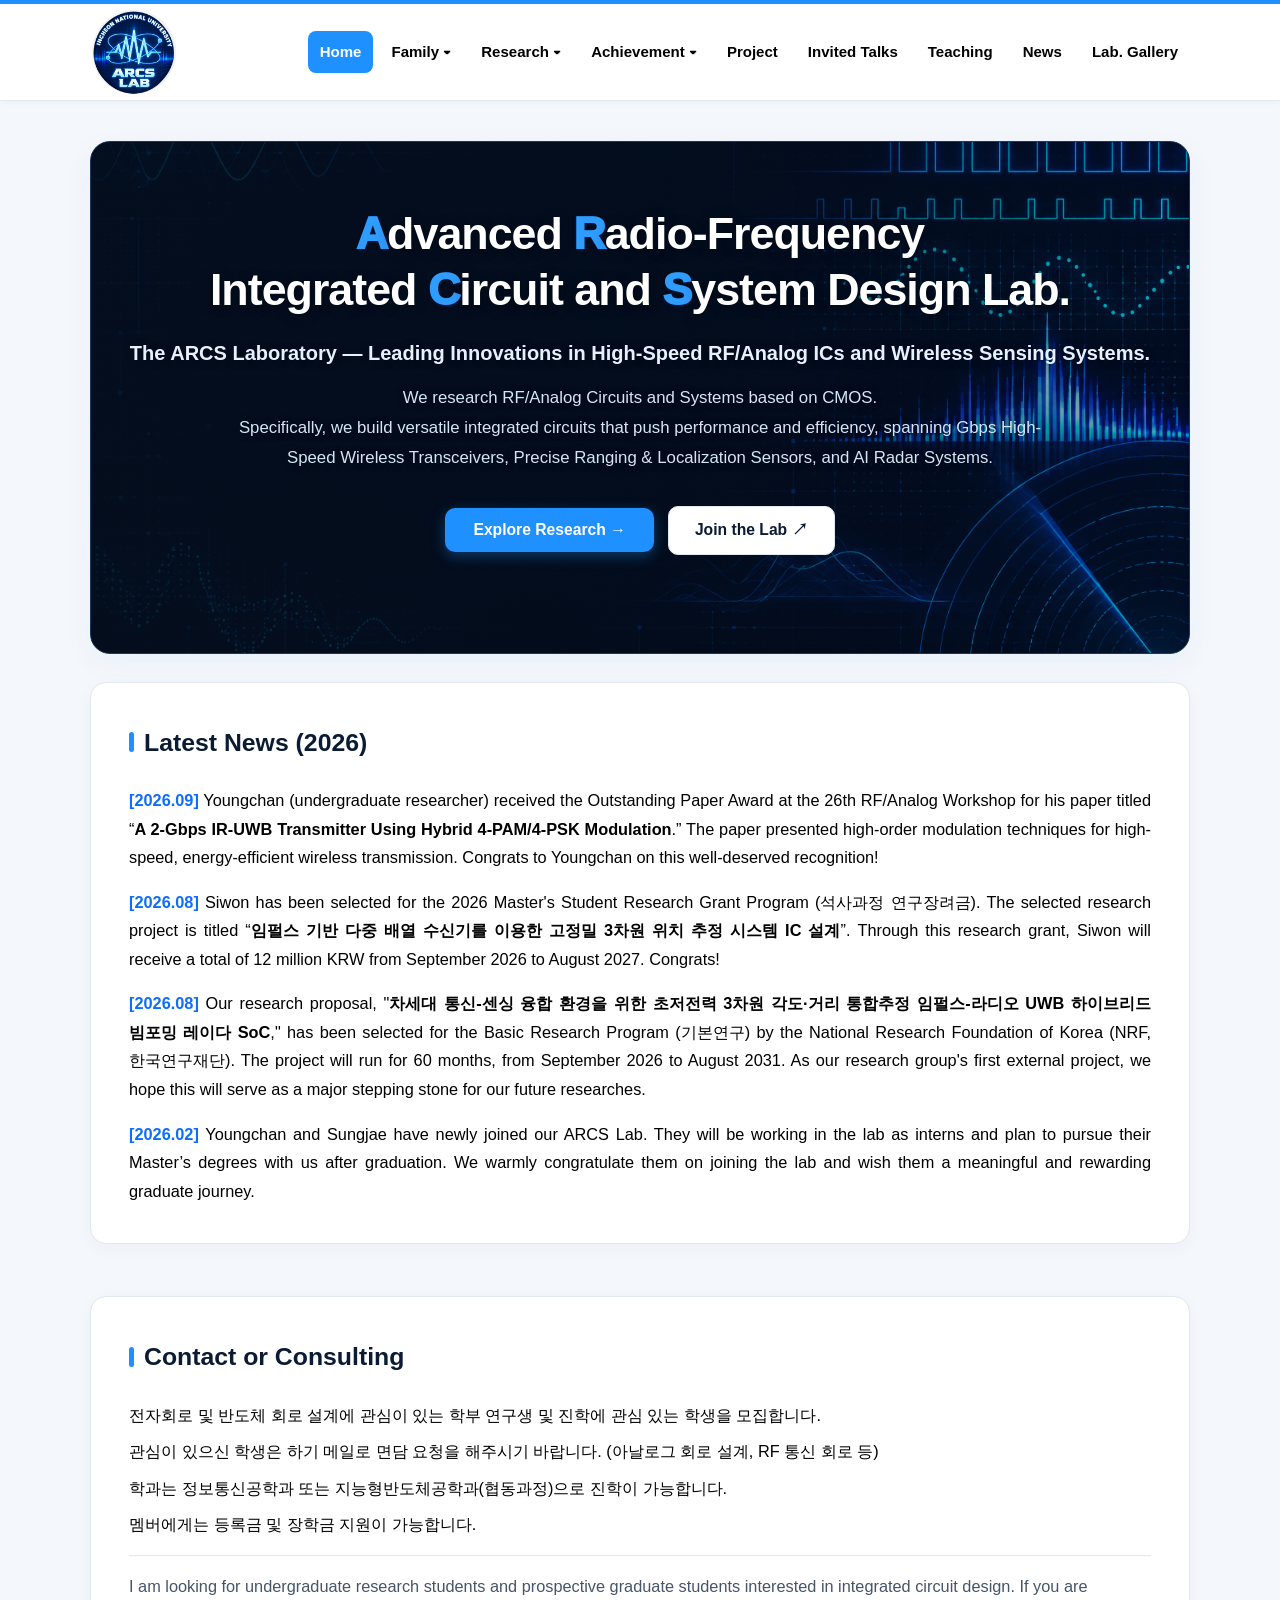
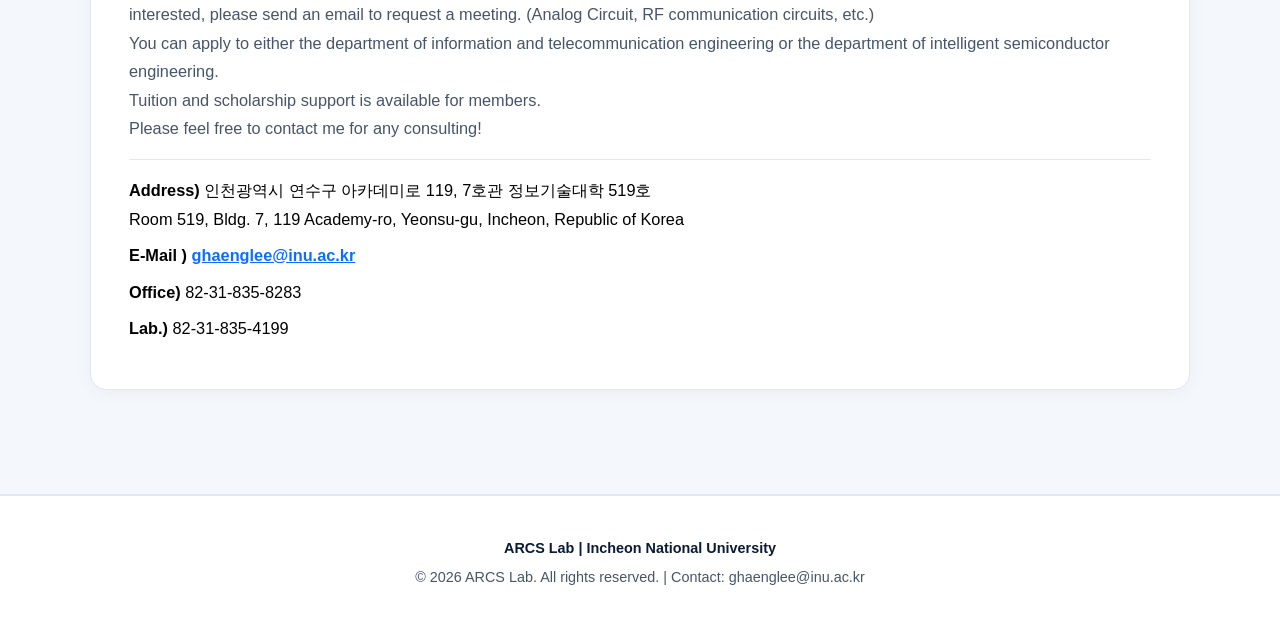
==== commit bce0b561: "Update index.html" ====
--- a/index.html
+++ b/index.html
@@ -188,11 +188,11 @@
 
         /* 섹션 헤더 */
         .sec-head { 
-            font-size: 1.45rem; font-weight: 800; color: var(--primary); margin-bottom: 22px; 
+            font-size: 1.35rem; font-weight: 800; color: var(--primary); margin-bottom: 22px; 
             display: flex; align-items: center; gap: 10px; 
         }
         .sec-head::before { 
-            content: ""; width: 5px; height: 22px; background: var(--dodger-blue); border-radius: 3px; 
+            content: ""; width: 5px; height: 20px; background: var(--dodger-blue); border-radius: 3px; 
         }
 
         /* 프로필 스타일 */
@@ -201,64 +201,6 @@
         .profile-info h3 { font-size: 1.45rem; font-weight: 800; color: var(--primary); margin-bottom: 8px; }
         .profile-info p { margin-bottom: 6px; font-size: 1rem; }
         .profile-links a { color: var(--dodger-vivid); font-weight: 700; text-decoration: underline; margin-right: 8px; }
-
-        /* Education, Careers & Awards 타임라인 스타일 (왼쪽 바/꼭지 제거 버전) */
-        .timeline-list {
-            position: relative;
-            padding-left: 0;
-            margin-bottom: 8px;
-        }
-        .timeline-item {
-            position: relative;
-            margin-bottom: 22px;
-            padding: 22px 26px;
-            background: #f8fafc;
-            border: 1px solid var(--border-card);
-            border-radius: 12px;
-            transition: all 0.25s ease;
-        }
-        .timeline-item:last-child { margin-bottom: 0; }
-        .timeline-item:hover {
-            background: #ffffff;
-            border-color: var(--dodger-blue);
-            box-shadow: var(--shadow-hover);
-            transform: translateY(-2px);
-        }
-
-        /* 폰트 및 여백 상향 */
-        .timeline-date {
-            display: inline-block;
-            font-size: 0.92rem;
-            font-weight: 700;
-            color: var(--dodger-dark);
-            background: var(--dodger-bg);
-            padding: 4px 14px;
-            border-radius: 20px;
-            margin-bottom: 10px;
-        }
-        .timeline-content {
-            font-size: 1.15rem;
-            font-weight: 800;
-            color: var(--primary);
-            line-height: 1.55;
-            display: block;
-        }
-        .timeline-subtext {
-            display: block;
-            font-size: 1rem;
-            font-weight: 600;
-            color: var(--text-muted);
-            margin-top: 6px;
-        }
-        .timeline-detail {
-            display: block;
-            font-size: 0.95rem;
-            color: #475569;
-            margin-top: 8px;
-            padding-left: 12px;
-            border-left: 3px solid #cbd5e1;
-            line-height: 1.75;
-        }
 
         /* CHIP GALLERY 카드 */
         .chip-grid { display: grid; grid-template-columns: repeat(auto-fill, minmax(320px, 1fr)); gap: 24px; }
@@ -335,7 +277,7 @@
         details.teaching-box .content { padding: 20px 24px; }
         details.teaching-box ul { padding-left: 20px; line-height: 2; list-style-type: square; }
 
-        /* LAB GALLERY 카드 */
+        /* LAB GALLERY 카드 - 글자 문단 높이에 맞춰 이미지 축소 및 여백 정밀 조절 */
         .gallery-item {
             display: flex; gap: 24px; align-items: center; margin-bottom: 24px; background: #ffffff; 
             border: 1.5px solid var(--border); border-radius: 16px; padding: 20px 24px; box-shadow: var(--shadow);
@@ -1054,7 +996,7 @@
 </div>
 </div>
 
-<!-- 2. PI VIEW (Education, Careers & Awards 깔끔한 카드 스타일) -->
+<!-- 2. PI VIEW -->
 <div class="page-view" id="view-pi">
 <h2 class="view-title">Principal Investigator</h2>
 <div class="card">
@@ -1072,93 +1014,53 @@
                     Incheon National University</p>
 </div>
 </div>
-
-<!-- Education 섹션 -->
 <div class="divider"></div>
 <div class="sec-head">Education</div>
-<div class="timeline-list">
-    <div class="timeline-item">
-        <span class="timeline-date">March. 2014 ~ Feb. 2021</span>
-        <span class="timeline-content">Ph.D. in Electrical and Electronic Engineering</span>
-        <span class="timeline-subtext">Yonsei University, Seoul</span>
-        <span class="timeline-detail">• Combined Master &amp; Ph.D. in Electrical and Electronic Engineering (Advisor: Prof. Tae Wook Kim)</span>
-    </div>
-    <div class="timeline-item">
-        <span class="timeline-date">March. 2010 ~ Feb. 2014</span>
-        <span class="timeline-content">B.S. in Electronic and Electrical Engineering</span>
-        <span class="timeline-subtext">Dankook University, Kyung-Ki</span>
-    </div>
-</div>
-
-<!-- Careers 섹션 -->
+<p><strong>Ph.D. in Electrical and Electronic Engineering, Yonsei University, Seoul</strong> (March. 2014 ~ Feb. 2021)<br/>
+            • Combined Master &amp; Ph.D. in Electrical and Electronic Engineering (Advisor: Prof. Tae Wook Kim)</p>
+<p style="margin-top:10px;"><strong>B.S. in Electronic and Electrical Engineering, Dankook University, Kyung-Ki</strong> (March. 2010 ~ Feb. 2014)</p>
 <div class="divider"></div>
 <div class="sec-head">Careers</div>
-<div class="timeline-list">
-    <div class="timeline-item">
-        <span class="timeline-date">March. 2025 ~ Present</span>
-        <span class="timeline-content">Assistant Professor</span>
-        <span class="timeline-subtext">Incheon National University, Incheon, Republic of Korea</span>
-        <span class="timeline-detail">- Dept. of Information and Telecommunication Engineering</span>
-    </div>
-    <div class="timeline-item">
-        <span class="timeline-date">March. 2023 ~ Feb. 2025</span>
-        <span class="timeline-content">Assistant Professor</span>
-        <span class="timeline-subtext">Andong National University, Andong, Kyungpook, Republic of Korea</span>
-        <span class="timeline-detail">- Dept. of the Electronic Engineering</span>
-    </div>
-    <div class="timeline-item">
-        <span class="timeline-date">March. 2021 ~ Feb. 2023</span>
-        <span class="timeline-content">Staff Engineer</span>
-        <span class="timeline-subtext">Samsung Electronics System LSI Business, Hwa-Seong, Republic of Korea</span>
-        <span class="timeline-detail">
-            - Design Platform Development Team &amp; Connectivity Development Team<br/>
-            - (Former) IP Development Team, Mixed-Signal Circuit Design Team<br/>
+<p><strong>Incheon National University, Incheon, Republic of Korea</strong> (March. 2025 ~ Present)<br/>
+            - Dept. of Information and Telecommunication Engineering, Assistant Professor</p>
+<p style="margin-top:10px;"><strong>Andong National University, Andong, Kyungpook, Republic of Korea</strong> (March. 2023 ~ Feb. 2025)<br/>
+            - Dept. of the Electronic Engineering, Assistant Professor</p>
+<p style="margin-top:10px;"><strong>Samsung Electronics System LSI Business, Hwa-Seong, Republic of Korea</strong> (March. 2021 ~ Feb. 2023)<br/>
+            - Staff Engineer, Design Platform Development Team &amp; Connectivity Development Team<br/>
+               (Former) IP Development Team, Mixed-Signal Circuit Design Team<br/>
             ➢ Experience of the IEEE 802.15.4/4z (UWB) RF Transceiver Design<br/>
             ➢ Design of UWB Tx including transmitter building block such as power amplifier, gain amplifier, mixer, etc.<br/>
             ➢ RF Switch IC Design with wideband and high power handling.<br/>
-            ➢ Transformer, Inductor Passive Device Design using EM Simulation
-        </span>
-    </div>
-</div>
-
+            ➢ Transformer, Inductor Passive Device Design using EM Simulation</p>
 <div class="divider"></div>
 <div class="sec-head">Academic Activities</div>
-<ul style="padding-left:20px; line-height:1.9; font-size:1rem;">
+<ul style="padding-left:20px; line-height:1.9;">
 <li>Technical Reviewer, IEEE Journal of Solid-State Circuits (JSSC)</li>
 <li>Technical Reviewer, IEEE Transactions on Circuits and Systems II (TCAS-II)</li>
 <li>Technical Reviewer, IEEE Solid-State Circuits Letters (SSC-L)</li>
 <li>Technical Reviewer, IEEE Transactions on Biomedical Circuits and Systems (TBioCAS)</li>
 </ul>
-
 <div class="divider"></div>
 <div class="sec-head">Brief Bio</div>
-<p style="text-align:justify; margin-bottom:12px; font-size:1rem;">
+<p style="text-align:justify; margin-bottom:12px;">
 <strong>Geunhaeng Lee</strong> received a B.S. degree in electronic &amp; electrical engineering from Dankook University, Kyung-Ki, Republic of Korea (ROK), in 2014, and a Ph.D. degree in electrical and electronic engineering from Yonsei University, Seoul, ROK, in 2021, respectively.
             </p>
-<p style="text-align:justify; margin-bottom:12px; font-size:1rem;">
+<p style="text-align:justify; margin-bottom:12px;">
                 He was with System LSI Business, Samsung Electronics, Hwaseong, ROK from 2021 to 2023 as a Staff Engineer, where he was involved with design of UWB RF transceiver (IEEE 802.15.4z). From 2023 to 2025, he was with the dept. of Electronic Engineering, Andong National University, Kyungpook, ROK. Since March 2025, he has been with the dept. of Information and Telecommunication Engineering, Incheon National University, Incheon, ROK as an assistant professor.
             </p>
-<p style="text-align:justify; margin-bottom:12px; font-size:1rem;">
+<p style="text-align:justify; margin-bottom:12px;">
                 His research interests are RF amplifiers including PA and LNA, mixed-signal circuits, and circuit &amp; system for wireless communication. He is also interested in research on UWB transceiver systems, mm-wave ICs and digital transmitter.
             </p>
-<p style="text-align:justify; margin-bottom:12px; font-size:1rem;">
+<p style="text-align:justify; margin-bottom:12px;">
                 Dr. Lee received a bronze prize of the circuit design division at the 27th Humantech Paper Award hosted by Samsung Electronics in 2021.
             </p>
-<p style="text-align:justify; font-size:1rem;">
+<p style="text-align:justify;">
                 He also serves as a technical reviewer for <em>IEEE SSCL</em>, <em>IEEE TCAS-II</em>, <em>IEEE TBioCAS</em> and <em>IEEE JSSC</em>.
             </p>
-
-<!-- Awards 섹션 -->
 <div class="divider"></div>
 <div class="sec-head">Awards</div>
-<div class="timeline-list">
-    <div class="timeline-item">
-        <span class="timeline-date">Feb. 2021</span>
-        <span class="timeline-content">Bronze Prize, 27th Samsung Electronics Humantech Paper Awards</span>
-        <span class="timeline-subtext">Circuit Design Division (hosted by Samsung Electronics)</span>
-        <span class="timeline-detail">➢ Paper: A 1.125 Gbps, 28 mW, 2m IR-UWB CMOS Transceiver using Extended – Multi Pulse Position Modulation</span>
-    </div>
-</div>
+<p><strong>[1] Bronze Prize, 27th Samsung Electronics Humantech Awards (Circuit Design Division)</strong> (Feb. 2021)<br/>
+            ➢ A 1.125 Gbps, 28 mW, 2m IR-UWB CMOS Transceiver using Extended – Multi Pulse Position Modulation</p>
 </div>
 </div>
 
@@ -1242,6 +1144,7 @@
                 연락하는 것을 두려워 하지 마시고 편하게 면담 신청해주시기 바랍니다. 🙏
             </p>
 <div class="divider"></div>
+<!-- 리서치 오버뷰 제목 크기 상향 및 왼쪽 정렬 -->
 <div class="sec-head" style="justify-content:flex-start; text-align:left; color:var(--dodger-dark); font-size:1.65rem;">Research Overview</div>
 <img alt="Research Overview" referrerpolicy="no-referrer" src="images/Research_Research_Overview_1.png" style="width:100%; border-radius:12px;"/>
 </div>
@@ -1886,52 +1789,83 @@
 
 <!-- 9. INVITED TALKS VIEW -->
 <div class="page-view" id="view-invited-talks">
-<h2 class="view-title">Invited Talks and Seminar</h2>
-<div class="card project-theme">
-<div class="sec-head">2026</div>
-<div class="pub-item">
-<p style="text-align:justify;"><span class="pub-num">[6]</span> <span class="pub-title">New connectivity solution – Ultra wideband System Design (Communication to geometrical Sensing in RFIC) - Prof. Geunhaeng Lee</span></p>
-<p class="pub-venue">LIG Nex1</p>
-<p style="color:var(--text-muted); font-size:0.95rem;">26.05.14</p>
-</div>
-<div class="sec-head" style="margin-top:34px;">2025</div>
-<div class="pub-item">
-<p style="text-align:justify;"><span class="pub-num">[5]</span> <span class="pub-title">Basic Electronic Theory Seminar for Junior Freshman Engineer - Prof. Geunhaeng Lee</span></p>
-<p class="pub-venue">STATS ChipPAC Korea</p>
-<p style="color:var(--text-muted); font-size:0.95rem;">25.11.26</p>
-</div>
-<div class="pub-item">
-<p style="text-align:justify;"><span class="pub-num">[4]</span> <span class="pub-title">삼성전자 현직자의 세미나 및 질의응답 시간 - Dr. Hyun-Gi Seok from Samsung Electronics S.LSI</span></p>
-<p class="pub-venue">2025 dept. of ITE, INU Open Lab Seminar</p>
-<p style="color:var(--text-muted); font-size:0.95rem;">25.09.30</p>
-<div style="display:flex; gap:24px; align-items:center; margin-top:20px; background:#f8fafc; padding:20px; border-radius:14px; border:1px solid var(--border);">
-<img alt="Open Lab Seminar" referrerpolicy="no-referrer" src="images/New_connectivity_sol_Open_Lab_Seminar_1.jpg" style="width:40%; max-width:320px; border-radius:10px;"/>
-<div>
-<p style="font-size:0.98rem; line-height:1.8;">
-                        삼성전자 석현기 박사님께서 인천대학교 정보통신공학과 OPEN Lab. 행사에 참석해주셔서 학생들에게 귀감이 되는 얘기와 많은 조언들을 해주셨습니다.<br/>
+    <h2 class="view-title">Invited Talks and Seminar</h2>
+    <div class="card project-theme">
+        <div class="sec-head">2026</div>
+        
+        <!-- [7] LIG D&A 세미나 (2분할 사진 + 랩갤러리와 동일한 앨범 모달) -->
+        <div class="pub-item">
+            <p style="text-align:justify;"><span class="pub-num">[7]</span> <span class="pub-title">LIG D&amp;A 현직자의 세미나- Principal Engineer Hyungjin Jung from LIG D&amp;A</span></p>
+            <p class="pub-venue">2026 dept. of ITE, INU ARCS Lab. Open Lab Seminar</p>
+            <p style="color:var(--text-muted); font-size:0.95rem;">26.10.01</p>
+            <div style="display:flex; gap:24px; align-items:center; margin-top:20px; background:#f8fafc; padding:20px; border-radius:14px; border:1px solid var(--border);">
+                <!-- 2분할 사진 영역 (클릭 시 랩갤러리와 동일한 앨범 모달 호출) -->
+                <div style="width:40%; max-width:320px; display:grid; grid-template-columns: repeat(2, 1fr); gap:8px; flex-shrink:0;">
+                    <div class="news-card-img-wrap" onclick="openAlbum(['images/Invited Talk_20261001_1.jpg', 'images/Invited Talk_20261001_2.jpg'], 0, 'LIG D&amp;A 세미나')" style="width:100%; aspect-ratio:4/3; margin:0; cursor:pointer;">
+                        <img src="images/Invited Talk_20261001_1.jpg" alt="LIG D&amp;A 세미나 1" style="width:100%; height:100%; object-fit:cover; border-radius:8px; display:block;">
+                        <span class="zoom-badge">🔍 1/2</span>
+                    </div>
+                    <div class="news-card-img-wrap" onclick="openAlbum(['images/Invited Talk_20261001_1.jpg', 'images/Invited Talk_20261001_2.jpg'], 1, 'LIG D&amp;A 세미나')" style="width:100%; aspect-ratio:4/3; margin:0; cursor:pointer;">
+                        <img src="images/Invited Talk_20261001_2.jpg" alt="LIG D&amp;A 세미나 2" style="width:100%; height:100%; object-fit:cover; border-radius:8px; display:block;">
+                        <span class="zoom-badge">🔍 2/2</span>
+                    </div>
+                </div>
+                <!-- 설명 텍스트 영역 -->
+                <div style="flex:1;">
+                    <p style="font-size:0.98rem; line-height:1.8; text-align:justify;">
+                        LIG Defence &amp; Aerospace (LIG D&amp;A, 구 LIG 넥스원) 정형진 수석님께서 본교 ARCS Lab. 오픈랩 행사에 참석하셔서 학생들에게 회사 소개 및 방산 산업에 대한 전반적인 발전 방향과 실무에서 필요한 역량 등에 대해 상세히 소개해주시는 시간을 가졌습니다. 정형진 수석님께서 귀한 시간 내주셔서 올해도 좋은 Open Lab. 행사가 되었던 것 같습니다.
+                    </p>
+                </div>
+            </div>
+        </div>
+
+        <div class="pub-item">
+            <p style="text-align:justify;"><span class="pub-num">[6]</span> <span class="pub-title">New connectivity solution – Ultra wideband System Design (Communication to geometrical Sensing in RFIC) - Prof. Geunhaeng Lee</span></p>
+            <p class="pub-venue">LIG Nex1</p>
+            <p style="color:var(--text-muted); font-size:0.95rem;">26.05.14</p>
+        </div>
+
+        <div class="sec-head" style="margin-top:34px;">2025</div>
+        <div class="pub-item">
+            <p style="text-align:justify;"><span class="pub-num">[5]</span> <span class="pub-title">Basic Electronic Theory Seminar for Junior Freshman Engineer - Prof. Geunhaeng Lee</span></p>
+            <p class="pub-venue">STATS ChipPAC Korea</p>
+            <p style="color:var(--text-muted); font-size:0.95rem;">25.11.26</p>
+        </div>
+
+        <div class="pub-item">
+            <p style="text-align:justify;"><span class="pub-num">[4]</span> <span class="pub-title">삼성전자 현직자의 세미나 및 질의응답 시간 - Dr. Hyun-Gi Seok from Samsung Electronics S.LSI</span></p>
+            <p class="pub-venue">2025 dept. of ITE, INU Open Lab Seminar</p>
+            <p style="color:var(--text-muted); font-size:0.95rem;">25.09.30</p>
+            <div style="display:flex; gap:24px; align-items:center; margin-top:20px; background:#f8fafc; padding:20px; border-radius:14px; border:1px solid var(--border);">
+                <img src="images/New_connectivity_sol_Open_Lab_Seminar_1.jpg" alt="Open Lab Seminar" style="width:40%; max-width:320px; border-radius:10px;" referrerpolicy="no-referrer">
+                <div>
+                    <p style="font-size:0.98rem; line-height:1.8;">
+                        삼성전자 석현기 박사님께서 인천대학교 정보통신공학과 OPEN Lab. 행사에 참석해주셔서 학생들에게 귀감이 되는 얘기와 많은 조언들을 해주셨습니다.<br>
                         석현기 박사님께서 참석해주신 덕분에 더욱 더 뜻깊은 OPEN Lab. 행사가 될 수 있었던 것 같습니다.
                     </p>
-</div>
-</div>
-</div>
-<div class="sec-head" style="margin-top:34px;">2024</div>
-<div class="pub-item">
-<p style="text-align:justify;"><span class="pub-num">[3]</span> <span class="pub-title">UWB 송수신기 개발 동향</span> <a class="pub-link" href="https://www.theieie.org/events/?part=03&amp;c_id=869" target="_blank">[Link]</a> - Prof. Geunhaeng Lee</p>
-<p class="pub-venue">24th RF/Analog IC Workshop (제 24회 RF/아날로그 회로 워크샵)</p>
-<p style="color:var(--text-muted); font-size:0.95rem;">24.09.27</p>
-</div>
-<div class="pub-item">
-<p style="text-align:justify;"><span class="pub-num">[2]</span> <span class="pub-title">Next Connectivity Solution: UWB 기술 소개 및 송수신기 연구 개발 동향</span> <a class="pub-link" href="https://2024summer.kiees.or.kr/html/user/core/view/subpage/190/workshop/inc/data/workshop_2024_summer/2024_summer_workshop_06_240717.pdf" target="_blank">[Link]</a> - Prof. Geunhaeng Lee</p>
-<p class="pub-venue">2024 KIEES Summer Conference (2024 전자파학회 하계종합학술대회)</p>
-<p style="color:var(--text-muted); font-size:0.95rem;">24.08.21</p>
-</div>
-<div class="sec-head" style="margin-top:34px;">2023</div>
-<div class="pub-item">
-<p style="text-align:justify;"><span class="pub-num">[1]</span> <span class="pub-title">최신 반도체 산업 동향-삼성전자 전현직자가 들려주는 이야기</span> <a class="pub-link" href="https://sct.pusan.ac.kr/sct/69192/subview.do?enc=Zm5jdDF8QEB8JTJGYmJzJTJGc2N0JTJGMTc0MDQlMkYxMjEzOTE1JTJGYXJ0Y2xWaWV3LmRvJTNG" target="_blank">[Link]</a> - Prof. Geunhaeng Lee</p>
-<p class="pub-venue">Pusan National University, Semiconductor Engineering Track</p>
-<p style="color:var(--text-muted); font-size:0.95rem;">23.08.28</p>
-</div>
-</div>
+                </div>
+            </div>
+        </div>
+
+        <div class="sec-head" style="margin-top:34px;">2024</div>
+        <div class="pub-item">
+            <p style="text-align:justify;"><span class="pub-num">[3]</span> <span class="pub-title">UWB 송수신기 개발 동향</span> <a href="https://www.theieie.org/events/?part=03&amp;c_id=869" target="_blank" class="pub-link">[Link]</a> - Prof. Geunhaeng Lee</p>
+            <p class="pub-venue">24th RF/Analog IC Workshop (제 24회 RF/아날로그 회로 워크샵)</p>
+            <p style="color:var(--text-muted); font-size:0.95rem;">24.09.27</p>
+        </div>
+        <div class="pub-item">
+            <p style="text-align:justify;"><span class="pub-num">[2]</span> <span class="pub-title">Next Connectivity Solution: UWB 기술 소개 및 송수신기 연구 개발 동향</span> <a href="https://2024summer.kiees.or.kr/html/user/core/view/subpage/190/workshop/inc/data/workshop_2024_summer/2024_summer_workshop_06_240717.pdf" target="_blank" class="pub-link">[Link]</a> - Prof. Geunhaeng Lee</p>
+            <p class="pub-venue">2024 KIEES Summer Conference (2024 전자파학회 하계종합학술대회)</p>
+            <p style="color:var(--text-muted); font-size:0.95rem;">24.08.21</p>
+        </div>
+
+        <div class="sec-head" style="margin-top:34px;">2023</div>
+        <div class="pub-item">
+            <p style="text-align:justify;"><span class="pub-num">[1]</span> <span class="pub-title">최신 반도체 산업 동향-삼성전자 전현직자가 들려주는 이야기</span> <a href="https://sct.pusan.ac.kr/sct/69192/subview.do?enc=Zm5jdDF8QEB8JTJGYmJzJTJGc2N0JTJGMTc0MDQlMkYxMjEzOTE1JTJGYXJ0Y2xWaWV3LmRvJTNG" target="_blank" class="pub-link">[Link]</a> - Prof. Geunhaeng Lee</p>
+            <p class="pub-venue">Pusan National University, Semiconductor Engineering Track</p>
+            <p style="color:var(--text-muted); font-size:0.95rem;">23.08.28</p>
+        </div>
+    </div>
 </div>
 
 <!-- 10. TEACHING VIEW -->
@@ -2032,6 +1966,7 @@
 <h2 class="view-title">News</h2>
 <div class="card project-theme">
 <div class="sec-head">[2026]</div>
+<!-- 새로 추가된 김영찬 학생 수상 뉴스 (이미지 포함) -->
 <div class="pub-item news-entry">
 <div class="news-item-with-img">
 <div class="news-text-wrap">
@@ -2184,12 +2119,9 @@
 
 <!-- 통합 페이지 스크립트 -->
 <script>
-        const galleryAlbumImages = [
-            'images/Album_202609_Conference_1.jpg',
-            'images/Album_202609_Conference_2.jpg',
-            'images/Album_202609_Conference_3.jpg',
-            'images/Album_202609_Conference_4.jpg'
-        ];
+        // 범용 앨범 관리를 위한 상태 변수
+        let activeAlbumList = [];
+        let activeAlbumTitle = '';
         let galleryAlbumIndex = 0;
         let galleryAlbumDragging = false;
         let galleryAlbumMoved = false;
@@ -2199,27 +2131,44 @@
         let galleryAlbumY = 0;
         let galleryAlbumScale = 1;
 
+        const defaultLabGalleryImages = [
+            'images/Album_202609_Conference_1.jpg',
+            'images/Album_202609_Conference_2.jpg',
+            'images/Album_202609_Conference_3.jpg',
+            'images/Album_202609_Conference_4.jpg'
+        ];
+
         function updateGalleryAlbumTransform() {
             const target = document.getElementById('galleryLightboxTarget');
             if (!target) return;
             target.style.transform = 'translate(' + galleryAlbumX + 'px, ' + galleryAlbumY + 'px) scale(' + galleryAlbumScale + ')';
         }
 
-        function openGalleryAlbum(index) {
+        // 랩갤러리 및 기타 앨범 공용 열기 함수
+        function openAlbum(imgList, index, title) {
             const overlay = document.getElementById('galleryLightbox');
             const target = document.getElementById('galleryLightboxTarget');
             if (!overlay || !target) return;
 
+            activeAlbumList = imgList || defaultLabGalleryImages;
+            activeAlbumTitle = title || 'Lab Gallery';
             galleryAlbumIndex = index;
             galleryAlbumX = 0;
             galleryAlbumY = 0;
             galleryAlbumScale = 1;
-            target.src = galleryAlbumImages[galleryAlbumIndex];
-            target.alt = '2026 Fall Semester Lab Kick-off Party & RF/Analog Workshop in Jeju - Photo ' + (galleryAlbumIndex + 1);
+            
+            target.src = activeAlbumList[galleryAlbumIndex];
+            target.alt = activeAlbumTitle + ' - Photo ' + (galleryAlbumIndex + 1);
             target.classList.remove('dragging');
+            
             updateGalleryAlbumTransform();
             overlay.classList.add('active');
             document.body.style.overflow = 'hidden';
+        }
+
+        // 기존 랩갤러리 4분할 호환용 함수
+        function openGalleryAlbum(index) {
+            openAlbum(defaultLabGalleryImages, index, '2026 Fall Semester Lab Kick-off Party & RF/Analog Workshop in Jeju');
         }
 
         function closeGalleryAlbum(event) {
@@ -2236,14 +2185,17 @@
 
         function changeGalleryAlbum(direction, event) {
             if (event) event.stopPropagation();
-            galleryAlbumIndex = (galleryAlbumIndex + direction + galleryAlbumImages.length) % galleryAlbumImages.length;
+            if (!activeAlbumList || activeAlbumList.length === 0) return;
+
+            galleryAlbumIndex = (galleryAlbumIndex + direction + activeAlbumList.length) % activeAlbumList.length;
             const target = document.getElementById('galleryLightboxTarget');
             if (!target) return;
+            
             galleryAlbumX = 0;
             galleryAlbumY = 0;
             galleryAlbumScale = 1;
-            target.src = galleryAlbumImages[galleryAlbumIndex];
-            target.alt = '2026 Fall Semester Lab Kick-off Party & RF/Analog Workshop in Jeju - Photo ' + (galleryAlbumIndex + 1);
+            target.src = activeAlbumList[galleryAlbumIndex];
+            target.alt = activeAlbumTitle + ' - Photo ' + (galleryAlbumIndex + 1);
             updateGalleryAlbumTransform();
         }
 
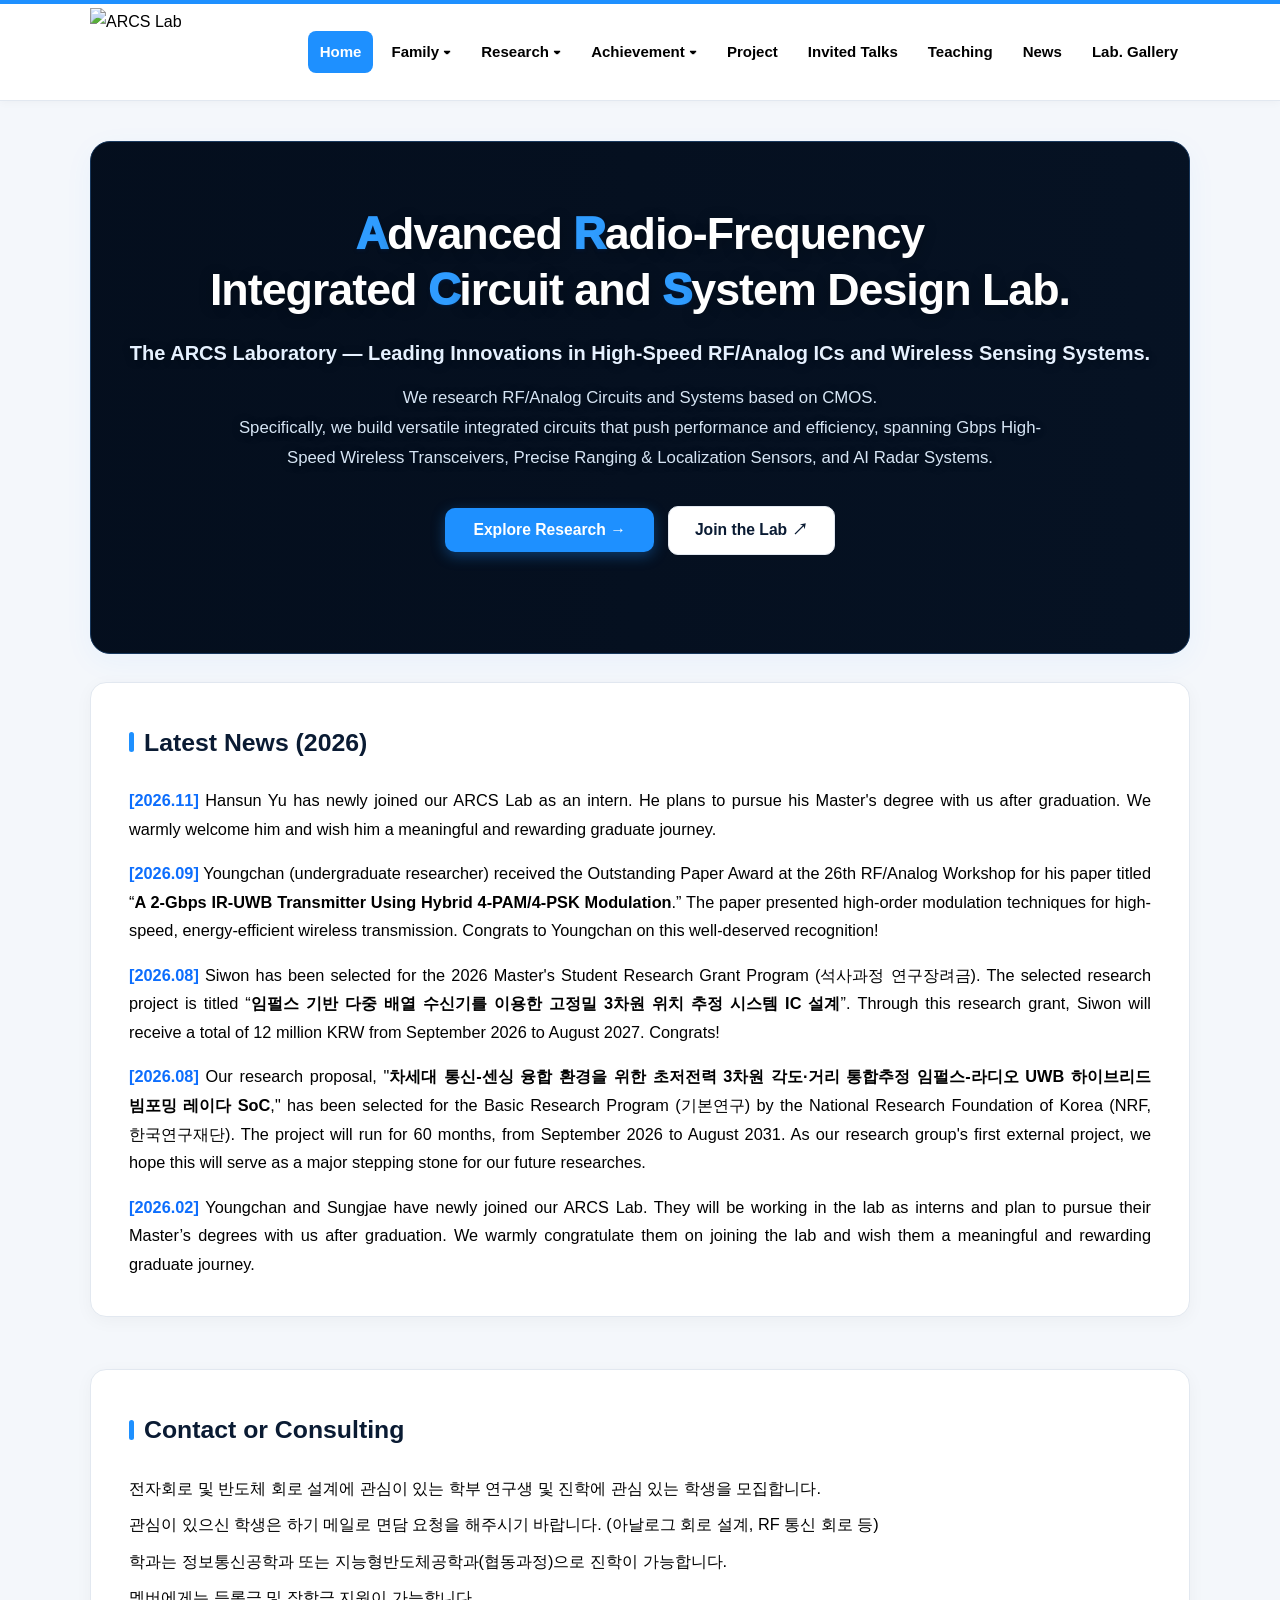
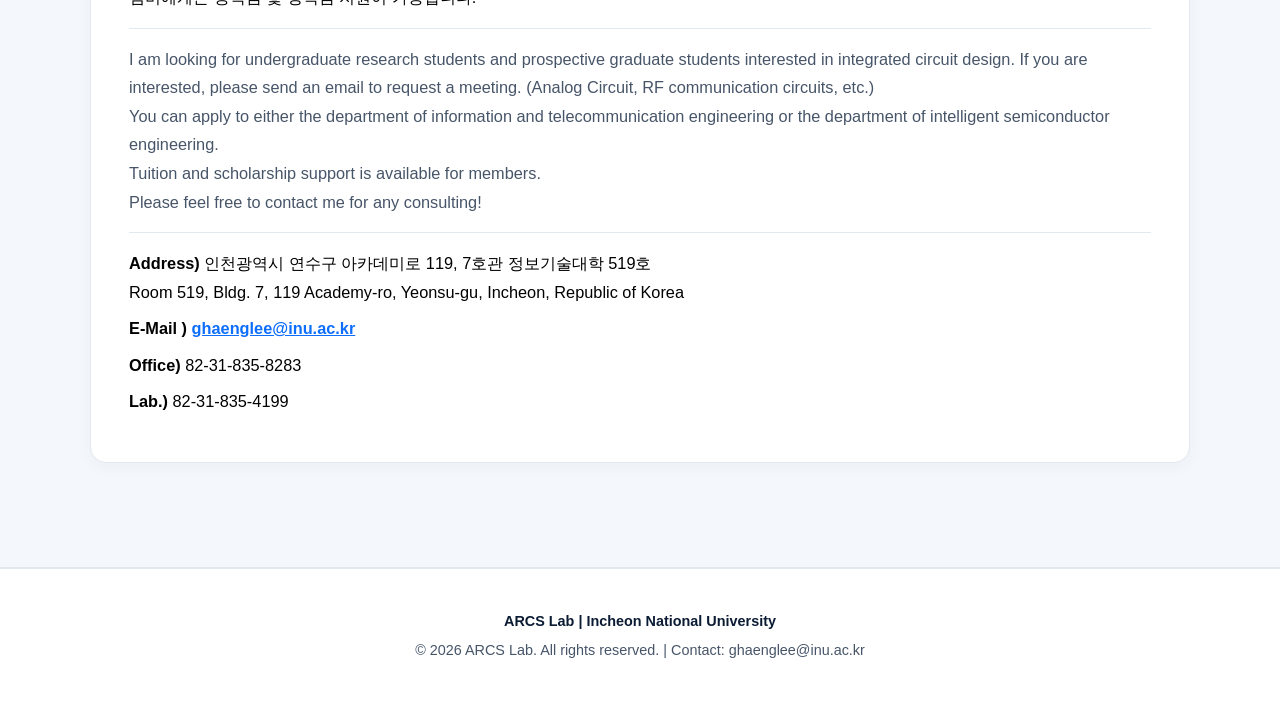
==== commit 899284dd: "Add files via upload" ====
--- a/index.html
+++ b/index.html
@@ -1,2398 +1,83 @@
-<!DOCTYPE html>
-<html lang="ko">
-<head>
-<meta charset="utf-8"/>
-<meta content="width=device-width, initial-scale=1.0, maximum-scale=5.0" name="viewport"/>
-<!-- 외부 호스팅 이미지 403 차단 방지 -->
-<meta content="no-referrer" name="referrer"/>
-<title>ARCS Lab | Advanced Radio-Frequency Integrated Circuit and System Design Lab.</title>
-<!-- 구글 사이트 정품 파비콘 -->
-<link href="images/ARCS_LAB_logo.png" rel="icon" type="image/png"/>
-<!-- 프리텐다드 폰트 CDN -->
-<link as="style" crossorigin="" href="https://cdn.jsdelivr.net/gh/orioncactus/pretendard@v1.3.8/dist/web/variable/pretendardvariable.css" rel="stylesheet"/>
-<style>
-        :root {
-            --bg-base: #f4f7fb;
-            --surface: #ffffff;
-            --border: #e2e8f0;
-            --border-card: #e6edf7;
-            --primary: #0a1b33;
-            /* 쨍하고 깊이감 있는 정통 다저블루 */
-            --dodger-blue: #1e90ff;         /* Dodger Blue */
-            --dodger-vivid: #0d6efd;        /* Deep Electric Blue */
-            --dodger-dark: #0056cc;         /* Solid Dark Dodger */
-            --dodger-bg: #edf5ff;           /* Light Dodger Tint */
-            --text-main: #000000;
-            --text-muted: #475569;
-            --shadow: 0 4px 18px rgba(0, 0, 0, 0.04);
-            --shadow-hover: 0 8px 24px rgba(30, 144, 255, 0.12);
-        }
-
-        * { margin: 0; padding: 0; box-sizing: border-box; }
-        html { scroll-behavior: smooth; }
-        body {
-            font-family: 'Pretendard Variable', -apple-system, sans-serif;
-            color: var(--text-main);
-            background-color: var(--bg-base);
-            line-height: 1.75;
-            /* 어절 단위 줄바꿈 설정 */
-            word-break: keep-all;
-            overflow-wrap: break-word;
-            overflow-x: hidden;
-        }
-        a { text-decoration: none; color: inherit; }
-
-        /* 상단 네비게이션 - 카드의 max-width(1140px)와 동일하게 통일 */
-        header {
-            position: sticky; top: 0; z-index: 1000;
-            background: #ffffff;
-            border-top: 4px solid var(--dodger-blue);
-            border-bottom: 1.5px solid var(--border);
-            box-shadow: 0 2px 8px rgba(0, 0, 0, 0.03);
-        }
-        .nav-inner {
-            max-width: 1140px; margin: 0 auto; padding: 0 20px;
-            display: flex; justify-content: space-between; align-items: center;
-            height: 96px; /* 확대된 로고 수용을 위해 헤더 높이 확장 */
-        }
-        /* 로고 크기 상향 (88px) */
-        .logo-wrap { 
-            display: flex; 
-            align-items: center; 
-            cursor: pointer; 
-            flex-shrink: 0;
-        }
-        .logo-img { 
-            height: 88px; 
-            width: auto; 
-            max-width: 100%; 
-            object-fit: contain; 
-            display: block;
-        }
-        .logo-text { font-size: 1.35rem; font-weight: 800; color: var(--primary); letter-spacing: -0.5px; }
-        .logo-text span { color: var(--dodger-blue); }
-
-        /* 메뉴 우측 정렬 (카드 우측 기준 라인에 정렬) */
-        .nav-menu { 
-            display: flex; 
-            gap: 3px 6px; 
-            align-items: center; 
-            justify-content: flex-end; 
-            flex-wrap: wrap; 
-            margin-left: auto; 
-        }
-        .nav-item { position: relative; }
-        .nav-btn {
-            background: none; border: none; font-family: inherit;
-            font-size: 0.94rem; font-weight: 700; color: #000000;
-            padding: 8px 12px; border-radius: 8px; cursor: pointer; transition: all 0.18s ease;
-            display: flex; align-items: center; gap: 4px;
-        }
-        .nav-btn:hover { color: var(--dodger-vivid); background: var(--dodger-bg); }
-        .nav-btn.active { color: #ffffff; background: var(--dodger-blue); }
-
-        /* 드롭다운 메뉴 (데스크톱) */
-        .dropdown {
-            position: absolute; top: 100%; left: 0;
-            background: #ffffff; border: 1.5px solid var(--border);
-            border-radius: 12px; box-shadow: 0 12px 28px rgba(0, 0, 0, 0.08);
-            padding: 8px; min-width: 160px; display: none; flex-direction: column; gap: 4px;
-            z-index: 100;
-        }
-        .nav-item:hover .dropdown { display: flex; }
-        .dropdown button {
-            background: none; border: none; font-family: inherit;
-            text-align: left; padding: 10px 14px; font-size: 0.92rem; font-weight: 700;
-            color: var(--text-main); border-radius: 6px; cursor: pointer; transition: 0.15s;
-        }
-        .dropdown button:hover { background: var(--dodger-bg); color: var(--dodger-vivid); }
-
-        /* 페이지 컨테이너 */
-        .page-view { display: none; max-width: 1140px; margin: 40px auto 80px auto; padding: 0 20px; }
-        .page-view.active { display: block; animation: fadeIn 0.2s ease-out; }
-        @keyframes fadeIn { from { opacity: 0; transform: translateY(6px); } to { opacity: 1; transform: translateY(0); } }
-
-        /* 공통 헤딩 및 카드 */
-        .view-title { 
-            font-size: 2.3rem; font-weight: 800; color: var(--primary); 
-            text-align: center; margin-bottom: 28px; letter-spacing: -0.5px; 
-        }
-        .divider { width: 100%; height: 1px; background: var(--border); margin: 30px 0; }
-        .card { 
-            background: #ffffff; border: 1px solid var(--border); border-radius: 16px; 
-            padding: 34px; box-shadow: var(--shadow); margin-bottom: 24px; 
-        }
-
-        /* 히어로 섹션 */
-        .bento-grid { display: grid; grid-template-columns: 1fr; gap: 28px; }
-        .axis-hero-card {
-            grid-column: 1 / -1; text-align: center; padding: 64px 30px;
-            background-color: #071426;
-            background-image:
-                linear-gradient(90deg, rgba(4, 14, 29, 0.92) 0%, rgba(4, 14, 29, 0.72) 42%, rgba(4, 14, 29, 0.30) 100%),
-                url('images/hero_background.webp');
-            background-size: cover;
-            background-position: center;
-            border: 1px solid #18385d;
-            border-radius: 20px;
-            box-shadow: 0 8px 30px rgba(30, 144, 255, 0.05);
-            position: relative;
-        }
-        .axis-badge {
-            display: inline-block; padding: 6px 16px; background: #ffffff;
-            border: 1.5px solid var(--dodger-blue); border-radius: 30px;
-            font-size: 0.82rem; font-weight: 800; color: var(--dodger-vivid);
-            letter-spacing: 1.2px; text-transform: uppercase; margin-bottom: 22px;
-        }
-        .axis-hero-title {
-            font-size: 2.8rem; font-weight: 900; line-height: 1.25; margin-bottom: 18px;
-            color: #ffffff; letter-spacing: -1px; text-transform: uppercase;
-            text-shadow: 0 2px 14px rgba(0,0,0,.28);
-        }
-        .axis-hero-title .highlight { color: var(--dodger-blue); }
-        .axis-hero-title .arcs-initial {
-            color: #2f9cff;
-            font-weight: 950;
-            text-shadow: 0 1px 0 rgba(4,25,58,.85), 0 2px 3px rgba(4,25,58,.55);
-            filter: none;
-        }
-        .home-info-card { min-height: 560px; padding: 38px; }
-        #latest-news.home-info-card { min-height: 0; }
-        .home-info-card > .sec-head { font-size: 1.55rem; }
-        .home-info-card > div:not(.sec-head) { font-size: 1.02rem !important; }
-        .home-info-card p { margin-bottom: 8px; }
-        .axis-hero-sub { font-size: 1.25rem; font-weight: 700; color: #e6f1ff; margin-bottom: 12px; text-shadow: 0 1px 8px rgba(0,0,0,.35); }
-        .axis-hero-p { font-size: 1.05rem; color: #d6e5f5; line-height: 1.8; max-width: 820px; margin: 0 auto 32px auto; text-shadow: 0 1px 8px rgba(0,0,0,.35); }
-        .axis-actions { display: flex; gap: 14px; justify-content: center; align-items: center; margin-bottom: 34px; flex-wrap: wrap; }
-        .btn-explore {
-            display: inline-flex; align-items: center; gap: 8px;
-            background: var(--dodger-blue); color: #ffffff; font-size: 0.98rem; font-weight: 800;
-            padding: 13px 28px; border-radius: 10px; border: none; cursor: pointer;
-            box-shadow: 0 4px 14px rgba(30, 144, 255, 0.35); transition: all 0.2s ease;
-        }
-        .btn-explore:hover { background: var(--dodger-dark); transform: translateY(-2px); }
-        .btn-join {
-            display: inline-flex; align-items: center; gap: 8px;
-            background: #ffffff; color: var(--primary); font-size: 0.98rem; font-weight: 800;
-            padding: 13px 26px; border-radius: 10px; border: 1.5px solid var(--border);
-            cursor: pointer; transition: all 0.2s ease;
-        }
-        .btn-join:hover { border-color: var(--dodger-blue); color: var(--dodger-blue); background: var(--dodger-bg); transform: translateY(-2px); }
-        .axis-chips-wrap { display: flex; gap: 10px; justify-content: center; flex-wrap: wrap; }
-        .axis-chip {
-            font-size: 0.85rem; font-weight: 700; color: #000000;
-            background: #ffffff; border: 1.5px solid var(--border);
-            padding: 6px 14px; border-radius: 20px; transition: 0.2s;
-        }
-        .axis-chip:hover { border-color: var(--dodger-blue); color: var(--dodger-blue); background: var(--dodger-bg); }
-
-        /* 섹션 헤더 */
-        .sec-head { 
-            font-size: 1.35rem; font-weight: 800; color: var(--primary); margin-bottom: 22px; 
-            display: flex; align-items: center; gap: 10px; 
-        }
-        .sec-head::before { 
-            content: ""; width: 5px; height: 20px; background: var(--dodger-blue); border-radius: 3px; 
-        }
-
-        /* 프로필 스타일 */
-        .profile-row { display: flex; gap: 30px; align-items: flex-start; margin-bottom: 24px; }
-        .profile-img { width: 180px; border-radius: 12px; border: 1.5px solid var(--border); object-fit: cover; }
-        .profile-info h3 { font-size: 1.45rem; font-weight: 800; color: var(--primary); margin-bottom: 8px; }
-        .profile-info p { margin-bottom: 6px; font-size: 1rem; }
-        .profile-links a { color: var(--dodger-vivid); font-weight: 700; text-decoration: underline; margin-right: 8px; }
-
-        /* CHIP GALLERY 카드 */
-        .chip-grid { display: grid; grid-template-columns: repeat(auto-fill, minmax(320px, 1fr)); gap: 24px; }
-        .chip-card { 
-            background: #ffffff; border: 1.5px solid var(--border); border-radius: 14px; 
-            overflow: hidden; box-shadow: var(--shadow); transition: all 0.2s ease; 
-        }
-        .chip-card:hover { transform: translateY(-4px); border-color: var(--dodger-blue); box-shadow: var(--shadow-hover); }
-        .chip-img-wrap { width: 100%; height: 220px; background: #f8fafc; border-bottom: 1.5px solid var(--border); display: flex; align-items: center; justify-content: center; }
-        .chip-img-wrap img { width: 100%; height: 100%; object-fit: contain; }
-        .chip-img-wrap.chip-only { overflow: hidden; }
-        .chip-img-wrap.chip-only img { width: 100%; max-width: none; height: 100%; object-fit: contain; object-position: center; transform: none; background: #f8fafc; }
-        .chip-desc { padding: 18px; text-align: center; }
-        .chip-title { font-size: 0.98rem; font-weight: 700; color: var(--primary); margin-bottom: 8px; line-height: 1.5; }
-        .chip-badge { 
-            display: inline-block; padding: 4px 12px; background: var(--dodger-bg); 
-            color: var(--dodger-dark); font-size: 0.88rem; font-weight: 800; border-radius: 20px; 
-            border: 1px solid #c7dcf8;
-        }
-
-        /* 아카데믹 카드 레이아웃 (논문, 특허, 프로젝트) */
-        .axis-pub-header { margin-bottom: 24px; }
-        .axis-pub-meta { font-size: 1.05rem; color: var(--text-muted); margin-bottom: 16px; }
-        .axis-pub-meta strong { color: var(--primary); font-size: 1.4rem; font-weight: 800; margin-right: 6px; }
-        .axis-filter-bar { display: flex; gap: 8px; margin-bottom: 30px; flex-wrap: wrap; }
-        .axis-filter-btn {
-            padding: 6px 16px; border-radius: 20px; font-size: 0.9rem; font-weight: 700;
-            border: 1.5px solid var(--border); background: #ffffff; color: var(--text-muted);
-            cursor: pointer; transition: all 0.18s ease;
-        }
-        .axis-filter-btn.active {
-            background: var(--dodger-blue); color: #ffffff; border-color: var(--dodger-blue);
-        }
-
-        .axis-year-row { display: grid; grid-template-columns: 100px 1fr; gap: 24px; margin-bottom: 36px; }
-        .axis-year-label { font-size: 1.75rem; font-weight: 900; color: var(--dodger-vivid); line-height: 1.2; }
-        .axis-cards-col { display: flex; flex-direction: column; gap: 14px; }
-
-        .axis-item-card {
-            background: #ffffff; border: 1.5px solid var(--border-card); border-radius: 12px;
-            padding: 18px 22px; transition: all 0.2s ease;
-            word-break: keep-all;
-            overflow-wrap: break-word;
-        }
-        .axis-item-card:hover {
-            border-color: var(--dodger-blue); transform: translateX(3px); box-shadow: 0 4px 16px rgba(30, 144, 255, 0.08);
-        }
-        .axis-item-top { display: flex; align-items: center; gap: 12px; margin-bottom: 8px; flex-wrap: wrap; }
-        .axis-tag {
-            display: inline-block; padding: 2px 10px; font-size: 0.78rem; font-weight: 800;
-            text-transform: uppercase; letter-spacing: 0.5px; border-radius: 6px;
-            color: var(--dodger-dark); background: var(--dodger-bg); border: 1.5px solid #bddbff;
-        }
-        .axis-item-num { font-weight: 800; color: var(--dodger-vivid); font-size: 1.05rem; }
-        .axis-item-authors { font-size: 0.96rem; color: var(--text-main); font-weight: 500; }
-        .axis-item-title { font-size: 1.08rem; font-weight: 800; color: var(--primary); line-height: 1.5; margin-bottom: 6px; }
-        .axis-item-venue { font-size: 0.92rem; color: var(--text-muted); font-style: normal; }
-        .axis-item-venue a { color: var(--dodger-vivid); font-weight: 800; text-decoration: underline; margin-left: 6px; }
-
-        /* TEACHING 아코디언 */
-        details.teaching-box {
-            border: 1.5px solid var(--border); border-radius: 12px; margin-bottom: 14px; background: #ffffff; overflow: hidden;
-        }
-        details.teaching-box summary {
-            padding: 16px 20px; font-weight: 800; font-size: 1.12rem; cursor: pointer; background: #f8fafc; list-style: none; display: flex; justify-content: space-between; align-items: center;
-        }
-        details.teaching-box summary::after {
-            content: "▼"; font-size: 0.85rem; color: var(--dodger-blue); transition: transform 0.2s;
-        }
-        details[open].teaching-box summary {
-            background: var(--dodger-bg); color: var(--dodger-dark); border-bottom: 1.5px solid #c7dcf8;
-        }
-        details[open].teaching-box summary::after { transform: rotate(180deg); }
-        details.teaching-box .content { padding: 20px 24px; }
-        details.teaching-box ul { padding-left: 20px; line-height: 2; list-style-type: square; }
-
-        /* LAB GALLERY 카드 - 글자 문단 높이에 맞춰 이미지 축소 및 여백 정밀 조절 */
-        .gallery-item {
-            display: flex; gap: 24px; align-items: center; margin-bottom: 24px; background: #ffffff; 
-            border: 1.5px solid var(--border); border-radius: 16px; padding: 20px 24px; box-shadow: var(--shadow);
-        }
-        .gallery-item img {
-            width: 36%; max-width: 360px; height: auto; border-radius: 12px; object-fit: cover; border: 1px solid var(--border); flex-shrink: 0;
-        }
-        .gallery-desc { flex: 1; }
-        .gallery-desc h3 { font-size: 1.35rem; font-weight: 800; margin-bottom: 10px; color: var(--primary); }
-        .gallery-desc p { font-size: 0.98rem; font-weight: 700; line-height: 1.7; }
-
-        /* LAB GALLERY 4-photo album */
-        .gallery-item-album {
-            display: flex;
-            gap: 24px;
-            align-items: center;
-        }
-        .gallery-album-grid {
-            width: 36%;
-            max-width: 360px;
-            aspect-ratio: 4 / 3;
-            flex-shrink: 0;
-            display: grid;
-            grid-template-columns: repeat(2, minmax(0, 1fr));
-            grid-template-rows: repeat(2, minmax(0, 1fr));
-            gap: 6px;
-        }
-        .gallery-album-photo {
-            position: relative;
-            width: 100%;
-            height: 100%;
-            aspect-ratio: auto;
-            overflow: hidden;
-            border-radius: 8px;
-            border: 1px solid var(--border);
-            background: #f8fafc;
-            cursor: zoom-in;
-            transition: transform 0.2s ease, border-color 0.2s ease, box-shadow 0.2s ease;
-        }
-        .gallery-album-photo:hover {
-            transform: translateY(-2px);
-            border-color: var(--dodger-blue);
-            box-shadow: 0 4px 14px rgba(30, 144, 255, 0.18);
-        }
-        .gallery-album-photo img {
-            width: 100%;
-            max-width: none;
-            height: 100%;
-            object-fit: cover;
-            display: block;
-        }
-        .gallery-album-photo .zoom-badge {
-            bottom: 6px;
-            right: 6px;
-        }
-
-        /* Gallery album lightbox */
-        .gallery-lightbox {
-            display: none;
-            position: fixed;
-            inset: 0;
-            z-index: 2100;
-            background: rgba(7, 20, 38, 0.90);
-            backdrop-filter: blur(5px);
-            align-items: center;
-            justify-content: center;
-            padding: 24px;
-            overflow: hidden;
-            cursor: grab;
-            touch-action: none;
-        }
-        .gallery-lightbox.active {
-            display: flex;
-        }
-        .gallery-lightbox:active {
-            cursor: grabbing;
-        }
-        .gallery-lightbox-content {
-            max-width: none;
-            max-height: none;
-            width: auto;
-            height: auto;
-            max-width: 92vw;
-            max-height: 88vh;
-            object-fit: contain;
-            border-radius: 12px;
-            border: 2px solid rgba(255,255,255,0.2);
-            box-shadow: 0 10px 40px rgba(0,0,0,0.5);
-            user-select: none;
-            -webkit-user-drag: none;
-            transform: translate(0, 0) scale(1);
-            transform-origin: center center;
-            cursor: grab;
-        }
-        .gallery-lightbox-content.dragging {
-            cursor: grabbing;
-        }
-        .gallery-lightbox-close {
-            position: absolute;
-            top: 20px;
-            right: 24px;
-            z-index: 2;
-            font-size: 2.2rem;
-            color: #ffffff;
-            cursor: pointer;
-            font-weight: 300;
-            line-height: 1;
-        }
-        .gallery-lightbox-close:hover {
-            color: var(--dodger-blue);
-        }
-        .gallery-lightbox-prev,
-        .gallery-lightbox-next {
-            position: absolute;
-            top: 50%;
-            transform: translateY(-50%);
-            z-index: 2;
-            width: 46px;
-            height: 46px;
-            border: 1px solid rgba(255,255,255,0.35);
-            border-radius: 50%;
-            background: rgba(10,27,51,0.62);
-            color: #ffffff;
-            font-size: 1.8rem;
-            cursor: pointer;
-            display: flex;
-            align-items: center;
-            justify-content: center;
-        }
-        .gallery-lightbox-prev { left: 20px; }
-        .gallery-lightbox-next { right: 20px; }
-        .gallery-lightbox-prev:hover,
-        .gallery-lightbox-next:hover {
-            background: var(--dodger-blue);
-        }
-        .gallery-lightbox-hint {
-            position: absolute;
-            left: 50%;
-            bottom: 18px;
-            transform: translateX(-50%);
-            color: rgba(255,255,255,0.86);
-            font-size: 0.82rem;
-            font-weight: 700;
-            background: rgba(10,27,51,0.55);
-            padding: 5px 10px;
-            border-radius: 6px;
-            pointer-events: none;
-        }
-
-        /* 푸터 */
-        footer { border-top: 2px solid var(--border); background: #ffffff; padding: 40px 0; text-align: center; font-size: 0.9rem; color: var(--text-muted); }
-
-        /* Projects theme shared by Invited Talks and News */
-        .project-theme { background: transparent; border: 0; box-shadow: none; padding: 0; }
-        .project-theme .sec-head {
-            color: var(--primary);
-            font-size: 1.35rem;
-            font-weight: 850;
-            letter-spacing: .02em;
-            border-left: 0;
-            padding: 0;
-            background: transparent;
-            border-radius: 0;
-            box-shadow: none;
-        }
-        .project-theme .sec-head::before {
-            display: block;
-            content: "";
-            width: 6px;
-            height: 6px;
-            flex: 0 0 6px;
-            background: var(--dodger-blue);
-            border-radius: 50%;
-        }
-        .project-theme .pub-item {
-            position: relative;
-            padding: 20px 22px 18px 22px;
-            background: #ffffff;
-            border: 1.5px solid var(--border-card);
-            border-radius: 14px;
-            box-shadow: 0 5px 16px rgba(15,23,42,.055);
-            transition: transform .2s ease, border-color .2s ease, box-shadow .2s ease;
-            margin-top: 12px;
-            word-break: keep-all;
-            overflow-wrap: break-word;
-        }
-        .project-theme .pub-item + .pub-item { margin-top: 14px; }
-        .project-theme .pub-item:hover {
-            transform: translateY(-3px);
-            border-color: #9bc9ff;
-            box-shadow: 0 9px 22px rgba(30,144,255,.11);
-        }
-        .project-theme .pub-title { font-size: 1.08rem; font-weight: 800; color: var(--primary); line-height: 1.55; }
-        .project-theme .pub-venue { font-size: .98rem; font-weight: 700; color: var(--text-main); margin-top: 8px; }
-        .project-theme .pub-num { display: inline-block; color: var(--dodger-vivid); font-weight: 900; margin-right: 6px; }
-        .project-theme .sec-head { margin: 18px 0 14px; }
-
-        /* 뉴스 카드 이미지 */
-        .news-item-with-img {
-            display: flex;
-            gap: 24px;
-            align-items: center;
-            justify-content: space-between;
-        }
-        .news-item-with-img .news-text-wrap {
-            flex: 1;
-        }
-        .news-card-img-wrap {
-            flex-shrink: 0;
-            display: flex;
-            align-items: center;
-            justify-content: center;
-            cursor: pointer;
-            position: relative;
-            border-radius: 10px;
-            overflow: hidden;
-            border: 1.5px solid var(--border);
-            box-shadow: 0 2px 10px rgba(0,0,0,0.03);
-            transition: transform 0.2s ease, border-color 0.2s ease, box-shadow 0.2s ease;
-        }
-        .news-card-img-wrap:hover {
-            transform: translateY(-2px);
-            border-color: var(--dodger-blue);
-            box-shadow: 0 4px 14px rgba(30, 144, 255, 0.2);
-        }
-        .news-card-img {
-            max-height: 170px;
-            width: auto;
-            max-width: 320px;
-            display: block;
-            object-fit: contain;
-            background: #ffffff;
-        }
-        .zoom-badge {
-            position: absolute;
-            bottom: 6px;
-            right: 6px;
-            background: rgba(10, 27, 51, 0.75);
-            color: #ffffff;
-            font-size: 0.72rem;
-            font-weight: 700;
-            padding: 2px 7px;
-            border-radius: 4px;
-            pointer-events: none;
-            backdrop-filter: blur(2px);
-        }
-
-        /* 이미지 확대 팝업 모달 (Lightbox) */
-        .img-modal-overlay {
-            display: none;
-            position: fixed;
-            top: 0; left: 0; right: 0; bottom: 0;
-            background: rgba(7, 20, 38, 0.85);
-            backdrop-filter: blur(5px);
-            z-index: 2000;
-            align-items: center;
-            justify-content: center;
-            padding: 24px;
-            cursor: zoom-out;
-            animation: fadeIn 0.15s ease;
-        }
-        .img-modal-overlay.active {
-            display: flex;
-        }
-        .img-modal-content {
-            max-width: 90vw;
-            max-height: 88vh;
-            border-radius: 12px;
-            box-shadow: 0 10px 40px rgba(0,0,0,0.5);
-            border: 2px solid rgba(255,255,255,0.2);
-            object-fit: contain;
-            cursor: default;
-        }
-        .img-modal-close {
-            position: absolute;
-            top: 20px; right: 24px;
-            font-size: 2.2rem;
-            color: #ffffff;
-            cursor: pointer;
-            font-weight: 300;
-            line-height: 1;
-            transition: color 0.15s;
-        }
-        .img-modal-close:hover {
-            color: var(--dodger-blue);
-        }
-
-        /* 모바일 햄버거 토글 버튼 */
-        .mobile-menu-toggle {
-            display: none;
-            width: 44px;
-            height: 44px;
-            border: 1px solid var(--border);
-            border-radius: 10px;
-            background: #fff;
-            color: var(--primary);
-            font-size: 1.35rem;
-            font-weight: 800;
-            cursor: pointer;
-            align-items: center;
-            justify-content: center;
-            flex-shrink: 0;
-            outline: none;
-            position: relative;
-            z-index: 1200;
-        }
-
-        /* ==========================================================================
-           모바일 최적화 미디어 쿼리 (900px 이하 / 520px 이하)
-           ========================================================================== */
-        @media (max-width: 900px) {
-            .nav-inner {
-                height: 72px;
-                padding: 10px 16px;
-                position: relative;
-            }
-
-            .logo-img { height: 52px; }
-            .logo-text { font-size: 1.15rem; }
-            .mobile-menu-toggle { display: flex; }
-
-            /* 슬라이드 다운 모바일 메뉴 */
-            .nav-menu {
-                display: none;
-                position: absolute;
-                top: 100%;
-                left: 0;
-                right: 0;
-                margin-left: 0;
-                padding: 12px 16px 18px;
-                background: #ffffff;
-                border-bottom: 2px solid var(--border);
-                box-shadow: 0 12px 24px rgba(0,0,0,.08);
-                flex-direction: column;
-                align-items: stretch;
-                gap: 4px;
-                flex-wrap: nowrap;
-                z-index: 1100;
-                max-height: calc(100vh - 70px);
-                overflow-y: auto;
-            }
-
-            .nav-menu.mobile-open { display: flex; }
-            .nav-item { width: 100%; }
-
-            .nav-btn {
-                width: 100%;
-                justify-content: space-between;
-                text-align: left;
-                padding: 12px 14px;
-                font-size: 0.98rem;
-                border-radius: 8px;
-            }
-
-            /* 모바일 드롭다운 아코디언 */
-            .dropdown {
-                position: static;
-                width: 100%;
-                min-width: 0;
-                display: none;
-                border: 0;
-                border-left: 3px solid var(--dodger-blue);
-                border-radius: 0 8px 8px 0;
-                box-shadow: none;
-                background: #f8fafc;
-                padding: 6px 0 6px 12px;
-                margin: 4px 0 4px 8px;
-                gap: 2px;
-            }
-
-            .nav-item:hover .dropdown { display: none; }
-            .nav-item.open .dropdown { display: flex; }
-
-            .dropdown button {
-                width: 100%;
-                padding: 10px 12px;
-                font-size: 0.93rem;
-            }
-
-            /* 뷰 컨테이너 및 기본 카드 */
-            .page-view { margin: 24px auto 60px auto; padding: 0 16px; }
-            .card { padding: 22px 18px; border-radius: 14px; margin-bottom: 18px; }
-            .view-title { font-size: 1.85rem; margin-bottom: 20px; }
-
-            /* 히어로 섹션 모바일 */
-            .axis-hero-card {
-                padding: 42px 18px;
-                border-radius: 16px;
-            }
-            .axis-hero-title {
-                font-size: clamp(1.4rem, 5.5vw, 2.1rem);
-                line-height: 1.35;
-                margin-bottom: 14px;
-            }
-            .axis-hero-sub {
-                font-size: 1.05rem;
-                line-height: 1.55;
-            }
-            .axis-hero-p {
-                font-size: 0.94rem;
-                line-height: 1.7;
-                margin-bottom: 24px;
-            }
-            .axis-actions {
-                flex-direction: column;
-                gap: 10px;
-                width: 100%;
-            }
-            .btn-explore, .btn-join {
-                width: 100%;
-                justify-content: center;
-                padding: 12px 18px;
-                font-size: 0.95rem;
-            }
-
-            /* Home 하단 정보 카드 */
-            .home-info-card { min-height: 0; padding: 24px 18px; }
-            .home-info-card > .sec-head { font-size: 1.3rem; }
-
-            /* 프로필 뷰 */
-            .profile-row {
-                flex-direction: column;
-                align-items: center;
-                text-align: center;
-                gap: 16px;
-            }
-            .profile-img { width: 140px; }
-            .profile-info { width: 100%; }
-
-            /* 칩 갤러리 그리드 */
-            .chip-grid {
-                grid-template-columns: 1fr;
-                gap: 16px;
-            }
-            .chip-img-wrap { height: 200px; }
-
-            /* 논문 / 특허 / 프로젝트 목록 */
-            .axis-year-row {
-                grid-template-columns: 1fr;
-                gap: 10px;
-                margin-bottom: 24px;
-            }
-            .axis-year-label {
-                font-size: 1.4rem;
-                border-bottom: 2px solid var(--dodger-bg);
-                padding-bottom: 4px;
-            }
-            .axis-item-card {
-                padding: 16px;
-            }
-            .axis-item-title {
-                font-size: 1rem;
-            }
-
-            /* 랩 갤러리 모바일 */
-            .gallery-item {
-                flex-direction: column;
-                padding: 18px;
-                gap: 14px;
-            }
-            .gallery-item img {
-                width: 100%;
-                max-width: 100%;
-            }
-            .gallery-desc {
-                width: 100%;
-            }
-
-            /* 4-photo album: mobile only */
-            .gallery-item-album {
-                flex-direction: column;
-                align-items: stretch;
-            }
-            .gallery-album-grid {
-                width: 100%;
-                max-width: 100%;
-                aspect-ratio: 4 / 3;
-            }
-            .gallery-lightbox {
-                padding: 12px;
-            }
-            .gallery-lightbox-content {
-                max-width: 94vw;
-                max-height: 84vh;
-            }
-            .gallery-lightbox-prev,
-            .gallery-lightbox-next {
-                width: 40px;
-                height: 40px;
-                font-size: 1.45rem;
-            }
-            .gallery-lightbox-prev { left: 8px; }
-            .gallery-lightbox-next { right: 8px; }
-            .gallery-lightbox-hint {
-                bottom: 10px;
-                font-size: 0.72rem;
-            }
-
-            /* 뉴스 뷰 이미지 아이템 */
-            .news-item-with-img {
-                flex-direction: column;
-                align-items: flex-start;
-                gap: 14px;
-            }
-            .news-card-img-wrap {
-                width: 100%;
-                max-width: 100%;
-            }
-            .news-card-img {
-                max-height: 220px;
-                width: 100%;
-                object-fit: contain;
-            }
-
-            /* 세미나 사진 박스 */
-            #view-invited-talks .pub-item > div[style*="display:flex"] {
-                flex-direction: column;
-                align-items: flex-start;
-                padding: 16px;
-            }
-            #view-invited-talks .pub-item > div[style*="display:flex"] img {
-                width: 100% !important;
-                max-width: 100% !important;
-            }
-        }
-        @media (max-width: 520px) {
-            .nav-inner { padding: 8px 12px; }
-            .logo-text { font-size: 1.05rem; }
-            .logo-img { height: 44px; }
-            .page-view { margin-top: 16px; padding: 0 12px; }
-            .card { padding: 18px 14px; }
-            .view-title { font-size: 1.55rem; margin-bottom: 16px; }
-            .sec-head { font-size: 1.2rem; }
-            .axis-filter-bar { gap: 6px; }
-            .axis-filter-btn { padding: 5px 12px; font-size: 0.82rem; }
-        }
-    
-        /* 요청 섹션: 어절 단위 줄바꿈 및 양쪽 정렬 */
-        #latest-news,
-        #brief-bio,
-        #view-invited-talks,
-        #view-news,
-        #view-lab-gallery {
-            word-break: keep-all;
-            overflow-wrap: break-word;
-            hyphens: auto;
-        }
-
-        #latest-news > .sec-head,
-        #brief-bio > .sec-head,
-        #view-invited-talks > .view-title,
-        #view-news > .view-title,
-        #view-lab-gallery > .view-title {
-            text-align: left;
-            word-break: keep-all;
-            overflow-wrap: break-word;
-            hyphens: auto;
-        }
-
-        #latest-news p,
-        #latest-news > div:not(.sec-head),
-        #brief-bio p,
-        #view-invited-talks p,
-        #view-news p,
-        #view-lab-gallery .gallery-desc p {
-            text-align: justify;
-            word-break: keep-all;
-            overflow-wrap: break-word;
-            hyphens: auto;
-        }
-
-        /* Achievement navigation label */
-        #btn-achievement {
-            word-break: keep-all;
-            overflow-wrap: break-word;
-            hyphens: auto;
-        }
-
-        /* Research 탭 전용 텍스트 스타일링 */
-        .research-details {
-            margin-top: 24px;
-            text-align: left;
-        }
-        .research-details h4 {
-            font-size: 1.12rem;
-            font-weight: 800;
-            color: var(--primary);
-            margin-top: 18px;
-            margin-bottom: 8px;
-        }
-        .research-details p {
-            font-size: 0.98rem;
-            color: var(--text-main);
-            line-height: 1.7;
-            text-align: justify;
-        }
-        .research-details ul {
-            list-style-type: disc;
-            padding-left: 20px;
-            margin-top: 6px;
-        }
-        .research-details li {
-            font-size: 0.96rem;
-            color: var(--text-main);
-            margin-bottom: 6px;
-            line-height: 1.6;
-        }
-
-</style>
-</head>
-<body>
-<!-- 상단 헤더 -->
-<header>
-<div class="nav-inner">
-<a aria-label="ARCS Lab home" class="logo-wrap" href="#" onclick="showView('home'); return false;">
-<img alt="ARCS Lab" class="logo-img" src="images/ARCS_LAB_logo.png"/>
-</a>
-<button aria-expanded="false" aria-label="메뉴 열기" class="mobile-menu-toggle" id="mobile-menu-toggle" type="button">☰</button>
-<nav class="nav-menu">
-<a class="nav-btn active" href="#" id="btn-home" onclick="showView('home'); return false;">Home</a>
-<div class="nav-item">
-<button class="nav-btn" id="btn-family">Family ▾</button>
-<div class="dropdown">
-<button onclick="showView('pi')">PI</button>
-<button onclick="showView('student')">Student</button>
-</div>
-</div>
-<!-- Research 하위에 Chip Gallery 배치 -->
-<div class="nav-item">
-<button class="nav-btn" id="btn-research">Research ▾</button>
-<div class="dropdown">
-<button onclick="showView('research')">Research</button>
-<button onclick="showView('chips')">Chip Gallery</button>
-</div>
-</div>
-<div class="nav-item">
-<button class="nav-btn" id="btn-achievement">Achievement ▾</button>
-<div class="dropdown">
-<button onclick="showView('publications')">Publications</button>
-<button onclick="showView('patents')">Patents</button>
-</div>
-</div>
-<button class="nav-btn" id="btn-project" onclick="showView('project')">Project</button>
-<button class="nav-btn" id="btn-talks" onclick="showView('invited-talks')">Invited Talks</button>
-<button class="nav-btn" id="btn-teaching" onclick="showView('teaching')">Teaching</button>
-<button class="nav-btn" id="btn-news" onclick="showView('news')">News</button>
-<button class="nav-btn" id="btn-gallery" onclick="showView('lab-gallery')">Lab. Gallery</button>
-</nav>
-</div>
-</header>
-
-<!-- 1. HOME VIEW -->
-<div class="page-view active" id="view-home">
-<div class="bento-grid">
-<div class="axis-hero-card">
-<h1 class="axis-hero-title" style="text-transform:none;">
-<span class="arcs-initial">A</span>dvanced <span class="arcs-initial">R</span>adio-Frequency<br/>
-                    Integrated <span class="arcs-initial">C</span>ircuit and <span class="arcs-initial">S</span>ystem Design Lab.
-                </h1>
-<div class="axis-hero-sub">
-                    The ARCS Laboratory — Leading Innovations in High-Speed RF/Analog ICs and Wireless Sensing Systems.
-                </div>
-<p class="axis-hero-p">
-                    We research RF/Analog Circuits and Systems based on CMOS.<br/>
-                    Specifically, we build versatile integrated circuits that push performance and efficiency, spanning Gbps High-Speed Wireless Transceivers, Precise Ranging &amp; Localization Sensors, and AI Radar Systems.
-                </p>
-<!-- 리서치 확인하러 가기 CTA 버튼 -->
-<div class="axis-actions">
-<button class="btn-explore" onclick="showView('research')">
-                        Explore Research →
-                    </button>
-<button class="btn-join" onclick="showView('home', 'contact')">
-                        Join the Lab ↗
-                    </button>
-</div>
-</div>
-<div class="card home-info-card" id="latest-news">
-<div class="sec-head">Latest News (2026)</div>
-<div style="display:flex; flex-direction:column; gap:16px; font-size:0.95rem; text-align:justify;">
-<div>
-<strong style="color:var(--dodger-vivid);">[2026.09]</strong> Youngchan (undergraduate researcher) received the Outstanding Paper Award at the 26th RF/Analog Workshop for his paper titled “<strong>A 2-Gbps IR-UWB Transmitter Using Hybrid 4-PAM/4-PSK Modulation</strong>.” The paper presented high-order modulation techniques for high-speed, energy-efficient wireless transmission. Congrats to Youngchan on this well-deserved recognition!
-                    </div>
-<div>
-<strong style="color:var(--dodger-vivid);">[2026.08]</strong> Siwon has been selected for the 2026 Master's Student Research Grant Program (석사과정 연구장려금). The selected research project is titled “<strong>임펄스 기반 다중 배열 수신기를 이용한 고정밀 3차원 위치 추정 시스템 IC 설계</strong>”. Through this research grant, Siwon will receive a total of 12 million KRW from September 2026 to August 2027. Congrats!
-                    </div>
-<div>
-<strong style="color:var(--dodger-vivid);">[2026.08]</strong> Our research proposal, "<strong>차세대 통신-센싱 융합 환경을 위한 초저전력 3차원 각도·거리 통합추정 임펄스-라디오 UWB 하이브리드 빔포밍 레이다 SoC</strong>," has been selected for the Basic Research Program (기본연구) by the National Research Foundation of Korea (NRF, 한국연구재단). The project will run for 60 months, from September 2026 to August 2031. As our research group's first external project, we hope this will serve as a major stepping stone for our future researches.
-                    </div>
-<div>
-<strong style="color:var(--dodger-vivid);">[2026.02]</strong> Youngchan and Sungjae have newly joined our ARCS Lab. They will be working in the lab as interns and plan to pursue their Master’s degrees with us after graduation. We warmly congratulate them on joining the lab and wish them a meaningful and rewarding graduate journey.
-                    </div>
-</div>
-</div>
-<div class="card home-info-card" id="contact">
-<div class="sec-head">Contact or Consulting</div>
-<div style="font-size:0.93rem; line-height:1.75;">
-<p>전자회로 및 반도체 회로 설계에 관심이 있는 학부 연구생 및 진학에 관심 있는 학생을 모집합니다.</p>
-<p>관심이 있으신 학생은 하기 메일로 면담 요청을 해주시기 바랍니다. (아날로그 회로 설계, RF 통신 회로 등)</p>
-<p>학과는 정보통신공학과 또는 지능형반도체공학과(협동과정)으로 진학이 가능합니다.</p>
-<p>멤버에게는 등록금 및 장학금 지원이 가능합니다.</p>
-<div class="divider" style="margin:16px 0;"></div>
-<p style="color:var(--text-muted);">
-                        I am looking for undergraduate research students and prospective graduate students interested in integrated circuit design. If you are interested, please send an email to request a meeting. (Analog Circuit, RF communication circuits, etc.)<br/>
-                        You can apply to either the department of information and telecommunication engineering or the department of intelligent semiconductor engineering.<br/>
-                        Tuition and scholarship support is available for members.<br/>
-                        Please feel free to contact me for any consulting!
-                    </p>
-<div class="divider" style="margin:16px 0;"></div>
-<p><strong>Address)</strong> 인천광역시 연수구 아카데미로 119, 7호관 정보기술대학 519호<br/>
-                    Room 519, Bldg. 7, 119 Academy-ro, Yeonsu-gu, Incheon, Republic of Korea</p>
-<p style="margin-top:6px;"><strong>E-Mail )</strong> <a href="mailto:ghaenglee@inu.ac.kr" style="color:var(--dodger-vivid); font-weight:800; text-decoration:underline;">ghaenglee@inu.ac.kr</a></p>
-<p><strong>Office)</strong> 82-31-835-8283</p>
-<p><strong>Lab.)</strong> 82-31-835-4199</p>
-</div>
-</div>
-</div>
-</div>
-
-<!-- 2. PI VIEW -->
-<div class="page-view" id="view-pi">
-<h2 class="view-title">Principal Investigator</h2>
-<div class="card">
-<div class="profile-row">
-<img alt="Geunhaeng Lee" class="profile-img" referrerpolicy="no-referrer" src="images/Principal_Investigat_Geunhaeng_Lee_1.jpg"/>
-<div class="profile-info">
-<h3>Geunhaeng Lee (이근행)</h3>
-<div class="profile-links" style="margin-bottom:12px;">
-<a href="https://ieeexplore.ieee.org/author/37085768107" target="_blank">IEEE Author Profile</a> / 
-                        <a href="https://scholar.google.com/citations?user=1P5Vq_0AAAAJ&amp;hl=ko" target="_blank">Google Scholar</a>
-</div>
-<p><a href="mailto:ghaenglee@inu.ac.kr" style="color:var(--primary); font-weight:700;">ghaenglee@inu.ac.kr</a></p>
-<p><strong>Assistant Professor</strong><br/>
-                    Dept. of Information and Telecommunication Engineering,<br/>
-                    Incheon National University</p>
-</div>
-</div>
-<div class="divider"></div>
-<div class="sec-head">Education</div>
-<p><strong>Ph.D. in Electrical and Electronic Engineering, Yonsei University, Seoul</strong> (March. 2014 ~ Feb. 2021)<br/>
-            • Combined Master &amp; Ph.D. in Electrical and Electronic Engineering (Advisor: Prof. Tae Wook Kim)</p>
-<p style="margin-top:10px;"><strong>B.S. in Electronic and Electrical Engineering, Dankook University, Kyung-Ki</strong> (March. 2010 ~ Feb. 2014)</p>
-<div class="divider"></div>
-<div class="sec-head">Careers</div>
-<p><strong>Incheon National University, Incheon, Republic of Korea</strong> (March. 2025 ~ Present)<br/>
-            - Dept. of Information and Telecommunication Engineering, Assistant Professor</p>
-<p style="margin-top:10px;"><strong>Andong National University, Andong, Kyungpook, Republic of Korea</strong> (March. 2023 ~ Feb. 2025)<br/>
-            - Dept. of the Electronic Engineering, Assistant Professor</p>
-<p style="margin-top:10px;"><strong>Samsung Electronics System LSI Business, Hwa-Seong, Republic of Korea</strong> (March. 2021 ~ Feb. 2023)<br/>
-            - Staff Engineer, Design Platform Development Team &amp; Connectivity Development Team<br/>
-               (Former) IP Development Team, Mixed-Signal Circuit Design Team<br/>
-            ➢ Experience of the IEEE 802.15.4/4z (UWB) RF Transceiver Design<br/>
-            ➢ Design of UWB Tx including transmitter building block such as power amplifier, gain amplifier, mixer, etc.<br/>
-            ➢ RF Switch IC Design with wideband and high power handling.<br/>
-            ➢ Transformer, Inductor Passive Device Design using EM Simulation</p>
-<div class="divider"></div>
-<div class="sec-head">Academic Activities</div>
-<ul style="padding-left:20px; line-height:1.9;">
-<li>Technical Reviewer, IEEE Journal of Solid-State Circuits (JSSC)</li>
-<li>Technical Reviewer, IEEE Transactions on Circuits and Systems II (TCAS-II)</li>
-<li>Technical Reviewer, IEEE Solid-State Circuits Letters (SSC-L)</li>
-<li>Technical Reviewer, IEEE Transactions on Biomedical Circuits and Systems (TBioCAS)</li>
-</ul>
-<div class="divider"></div>
-<div class="sec-head">Brief Bio</div>
-<p style="text-align:justify; margin-bottom:12px;">
-<strong>Geunhaeng Lee</strong> received a B.S. degree in electronic &amp; electrical engineering from Dankook University, Kyung-Ki, Republic of Korea (ROK), in 2014, and a Ph.D. degree in electrical and electronic engineering from Yonsei University, Seoul, ROK, in 2021, respectively.
-            </p>
-<p style="text-align:justify; margin-bottom:12px;">
-                He was with System LSI Business, Samsung Electronics, Hwaseong, ROK from 2021 to 2023 as a Staff Engineer, where he was involved with design of UWB RF transceiver (IEEE 802.15.4z). From 2023 to 2025, he was with the dept. of Electronic Engineering, Andong National University, Kyungpook, ROK. Since March 2025, he has been with the dept. of Information and Telecommunication Engineering, Incheon National University, Incheon, ROK as an assistant professor.
-            </p>
-<p style="text-align:justify; margin-bottom:12px;">
-                His research interests are RF amplifiers including PA and LNA, mixed-signal circuits, and circuit &amp; system for wireless communication. He is also interested in research on UWB transceiver systems, mm-wave ICs and digital transmitter.
-            </p>
-<p style="text-align:justify; margin-bottom:12px;">
-                Dr. Lee received a bronze prize of the circuit design division at the 27th Humantech Paper Award hosted by Samsung Electronics in 2021.
-            </p>
-<p style="text-align:justify;">
-                He also serves as a technical reviewer for <em>IEEE SSCL</em>, <em>IEEE TCAS-II</em>, <em>IEEE TBioCAS</em> and <em>IEEE JSSC</em>.
-            </p>
-<div class="divider"></div>
-<div class="sec-head">Awards</div>
-<p><strong>[1] Bronze Prize, 27th Samsung Electronics Humantech Awards (Circuit Design Division)</strong> (Feb. 2021)<br/>
-            ➢ A 1.125 Gbps, 28 mW, 2m IR-UWB CMOS Transceiver using Extended – Multi Pulse Position Modulation</p>
-</div>
-</div>
-
-<!-- 3. STUDENT VIEW -->
-<div class="page-view" id="view-student">
-<h2 class="view-title">Student</h2>
-<div class="card" style="text-align:center; background:var(--dodger-bg); margin-bottom:30px; border: 1.5px solid #c7dcf8;">
-<p style="font-weight:800; font-size:1.18rem; color:var(--dodger-dark);">We are looking for passionate students. Interested students can contact us anytime !</p>
-<p style="margin-top:12px; font-size:0.96rem; color:var(--text-main);">
-                전자회로 및 반도체 회로 설계에 관심이 있는 학부 연구생 및 진학에 관심 있는 학생을 모집합니다.<br/>
-                관심이 있으신 학생은 하기 메일로 면담 요청을 해주시기 바랍니다. (아날로그 회로 설계, RF 통신 회로 등)<br/>
-                학과는 정보통신공학과 또는 지능형반도체공학과(협동과정)으로 진학이 가능합니다. 멤버에게는 등록금 및 장학금 지원이 가능합니다.
-            </p>
-</div>
-<div class="sec-head">Graduate students including incoming students</div>
-<div class="card">
-<div class="profile-row">
-<img alt="Siwon Lee" class="profile-img" referrerpolicy="no-referrer" src="images/Student_Siwon_Lee_1.jpg"/>
-<div class="profile-info">
-<h3>Siwon Lee</h3>
-<p>Master's Degree Course (2026-1)</p>
-<p>Research Area : Beamforming Impulse Radar Transceiver IC for 3D Space Estimation</p>
-<p>siwon7879@naver.com</p>
-</div>
-</div>
-<div class="divider"></div>
-<div class="profile-row">
-<img alt="Sangwoo Lee" class="profile-img" referrerpolicy="no-referrer" src="images/Siwon_Lee_Sangwoo_Lee_1.jpg"/>
-<div class="profile-info">
-<h3>Sangwoo Lee</h3>
-<p>Master's Degree Course (2026-1)</p>
-<p>Research Area : Compound RF Building Block Research for Effect of Radiation</p>
-<p>wood0330@inu.ac.kr</p>
-</div>
-</div>
-</div>
-<div class="sec-head">Undergraduate students</div>
-<div class="card">
-<div class="profile-row">
-<img alt="Youngchan Kim" class="profile-img" referrerpolicy="no-referrer" src="images/Sangwoo_Lee_Youngchan_Kim_1.png"/>
-<div class="profile-info">
-<h3>Youngchan Kim</h3>
-<p>Intern (Master’s Degree admission expected in 2027)</p>
-<p>Research Area : Gbps UWB Transceiver Design with Enhance Modulation Scheme</p>
-<p>dudcks0731@inu.ac.kr</p>
-</div>
-</div>
-<div class="divider"></div>
-<div class="profile-row">
-<img alt="Sungjae Choi" class="profile-img" referrerpolicy="no-referrer" src="images/Youngchan_Kim_Sungjae_Choi_1.jpg"/>
-<div class="profile-info">
-<h3>Sungjae Choi</h3>
-<p>Intern (Master’s Degree admission expected in 2028)</p>
-<p>Research Area : X-Band Compound Semiconductor IC with EM Device</p>
-<p>0423csj@inu.ac.kr</p>
-</div>
-</div>
-</div>
-</div>
-
-<!-- 4. RESEARCH VIEW -->
-<div class="page-view" id="view-research">
-<h2 class="view-title">Research</h2>
-<div class="card" style="text-align:center;">
-<p style="font-size:1.1rem; font-weight:700; color:var(--primary); margin-bottom:8px;">
-                Students who are interested or curious about the research can contact me anytime.
-            </p>
-<p style="font-size:1.1rem; font-weight:700; color:var(--primary); margin-bottom:8px;">
-                I will gladly explain the research in detail and help spark your interest!
-            </p>
-<p style="font-size:1.1rem; font-weight:700; color:var(--primary); margin-bottom:14px;">
-                Please don't hesitate to reach out and feel free to schedule a meeting. 🙏
-            </p>
-<p style="font-size:1rem; font-weight:700; color:#000000; margin-bottom:4px;">
-                아래 연구가 궁금하거나 흥미가 있는 학생들은 언제든 연락주세요.
-            </p>
-<p style="font-size:1rem; font-weight:700; color:#000000; margin-bottom:4px;">
-                연구에 대해 자세히 설명드리고 흥미를 가질 수 있게 도와드리겠습니다!
-            </p>
-<p style="font-size:1rem; font-weight:700; color:#000000;">
-                연락하는 것을 두려워 하지 마시고 편하게 면담 신청해주시기 바랍니다. 🙏
-            </p>
-<div class="divider"></div>
-<!-- 리서치 오버뷰 제목 크기 상향 및 왼쪽 정렬 -->
-<div class="sec-head" style="justify-content:flex-start; text-align:left; color:var(--dodger-dark); font-size:1.65rem;">Research Overview</div>
-<img alt="Research Overview" referrerpolicy="no-referrer" src="images/Research_Research_Overview_1.png" style="width:100%; border-radius:12px;"/>
-</div>
-
-<!-- Theme 1 Card -->
-<div class="card">
-<div class="sec-head">1. High-Data-Rate Wireless Communication &amp; Transceiver IC</div>
-<img alt="High-Data-Rate Wireless Communication &amp; Transceiver IC" referrerpolicy="no-referrer" src="images/3.png" style="width:100%; border-radius:12px;"/>
-<div class="research-details">
-<h4>Abstract</h4>
-<p>This research focuses on high-speed and energy-efficient IR-UWB wireless transceivers utilizing multi-dimensional modulation techniques. By combining Amplitude (PAM) and Phase (PSK) modulation schemes with a 65 nm CMOS process, the proposed system achieves multi-gigabit data transmission. The architecture also explores frequency-domain modulation extensions (FSK) to improve spectral efficiency for low-power wireless communication systems.</p>
-<h4>Key Highlights</h4>
-<ul>
-<li>Multi-dimensional modulation combining Hybrid 4-PAM / 4-PSK</li>
-<li>Achieves up to 2 Gbps data rates at 500 MHz PRF in 7.5–8.5 GHz band</li>
-<li>Spectrum-efficient IR-UWB transceiver extension using FSK modulation</li>
-<li>Target Applications: High-speed wireless data transfer, BCI/neural interfaces, humanoids, and distributed sensor nodes</li>
-</ul>
-</div>
-</div>
-
-<!-- Theme 2 Card -->
-<div class="card">
-<div class="sec-head">2. Integrated 3D Sensing &amp; High-Precision Localization IC</div>
-<img alt="Integrated 3D Sensing &amp; High-Precision Localization IC" referrerpolicy="no-referrer" src="images/2.png" style="width:100%; border-radius:12px;"/>
-<div class="research-details">
-<h4>Abstract</h4>
-<p>This research presents an integrated IR-UWB sensing and localization IC designed for 3D spatial estimation. By combining time-delay-based Tx beamforming and multi-array Rx architectures, the system enables simultaneous azimuth, elevation angle (AoA), and distance measurements. The ultra-low-power time-domain processing structure utilizes TDoA and TDC/DTC modules to achieve high precision with low power consumption.</p>
-<h4>Key Highlights</h4>
-<ul>
-<li>Time-delay Tx beamforming and multi-array Rx for integrated 3D spatial positioning</li>
-<li>TDoA &amp; TDC-based high-precision azimuth and elevation estimation</li>
-<li>Switching-based channel sharing scheme for ultra-low-power multi-channel Rx</li>
-<li>High accuracy performance: Angle error &le; 2&deg; and time resolution &le; 10 ps</li>
-<li>Target Applications: Disaster response, NLOS human detection, autonomous mobility, and 3D positioning</li>
-</ul>
-</div>
-</div>
-
-<!-- Theme 3 Card -->
-<div class="card">
-<div class="sec-head">3. Wireless Integrated Sensing and Communication (ISAC) System</div>
-<img alt="Wireless Integrated Sensing and Communication (ISAC) System" referrerpolicy="no-referrer" src="images/4.png" style="width:100%; border-radius:12px;"/>
-<div class="research-details">
-<h4>Abstract</h4>
-<p>This research proposes a sub-mW ultra-low-power wireless ISAC transceiver, enabling up to 100 Mbps data rates and sub-cm ranging precision. Utilizing S-OOK modulation and Two-Way Ranging (TWR), the system features a digital edge-combining Tx (&lt;0.5 mW) and a non-coherent self-mixing Rx with a Two-Step Vernier TDC (&lt;3 ps resolution) in the 6.5–8.0 GHz band. The integrated single-module architecture also supports seamless switching to standalone radar mode for uncooperative targets.</p>
-<h4>Key Highlights</h4>
-<ul>
-<li>Sub-mW ISAC Performance: Delivers 100 Mbps communication and sub-cm ranging at under 1 mW total power</li>
-<li>Sub-Centimeter Ranging: Achieves &lt;3 ps time resolution via a Two-Step Vernier TDC for high-precision TWR</li>
-<li>Low-Power Digital Tx: Employs edge-combining logic and power-gating switches to keep Tx power under 0.5 mW at 6.5–8.0 GHz</li>
-<li>High-Sensitivity Rx Chain: Combines a non-coherent self-mixing detector with processing gain to reach an Rx sensitivity of -80 dBm</li>
-<li>Dual-Mode Flexibility: Features seamless switching between TWR communication and standalone radar mode on a single module</li>
-</ul>
-</div>
-</div>
-
-<!-- Theme 4 Card -->
-<div class="card">
-<div class="sec-head">4. Compound Semiconductor RF IC &amp; High-Reliability Systems</div>
-<img alt="Compound Semiconductor RF IC &amp; High-Reliability Systems" referrerpolicy="no-referrer" src="images/5.png" style="width:100%; border-radius:12px;"/>
-<div class="research-details">
-<h4>Abstract</h4>
-<p>This research focuses on GaN and compound semiconductor RF IC designs engineered for extreme operational environments. By employing linearization techniques and radiation-aware bias compensation circuits, the proposed designs enhance linearity and reliability in power amplifiers and LNAs. These systems leverage wide bandgap characteristics for high-power, high-efficiency RF front-end modules.</p>
-<h4>Key Highlights</h4>
-<ul>
-<li>AI-assisted predistortion for power amplifier linearization and parameter optimization</li>
-<li>On-chip broadside- and edge-coupled baluns for differential RF outputs</li>
-<li>Adaptive compensation architecture for PVT, memory, and aging effects</li>
-<li>MGTR-based linearity enhancement for GaN power amplifiers (PA) and low-noise amplifiers (LNA)</li>
-<li>Radiation-aware device design and LUT-based adaptive bias compensation</li>
-<li>Target Applications: Defense, space, satellite communications, and high-power RF front-ends</li>
-</ul>
-</div>
-</div>
-</div>
-
-<!-- 5. CHIP GALLERY VIEW -->
-<div class="page-view" id="view-chips">
-<h2 class="view-title">Chip Gallery<br/><span style="font-size:1.5rem; color:var(--text-muted); font-weight:700;">(Die &amp; Layout)</span></h2>
-<div class="chip-grid">
-<div class="chip-card">
-<div class="chip-img-wrap">
-<img alt="TCAS-II" referrerpolicy="no-referrer" src="images/High-Speed_IR-UWB_Tr_TCAS-II_1.png"/>
-</div>
-<div class="chip-desc">
-<div class="chip-title">High-Speed IR-UWB Transmitter with a Power-Gating Technique and advanced modulation technique</div>
-<span class="chip-badge">25' TCAS-II</span>
-</div>
-</div><div class="chip-card">
-<div class="chip-img-wrap">
-<img alt="MWTL" referrerpolicy="no-referrer" src="images/Ultra_Low_Power_Slid_MWTL_1.png"/>
-</div>
-<div class="chip-desc">
-<div class="chip-title">Ultra Low Power Sliding-IF Receiver</div>
-<span class="chip-badge">25' MWTL</span>
-</div>
-</div><div class="chip-card">
-<div class="chip-img-wrap">
-<img alt="JSSC Samsung" referrerpolicy="no-referrer" src="images/IR-UWB_Radar_Transce_JSSC_Samsung_1.png"/>
-</div>
-<div class="chip-desc">
-<div class="chip-title">IR-UWB Radar Transceiver for Child Presence Detection and Precision Positioning</div>
-<span class="chip-badge">25' JSSC (Invited) designed from Samsung</span>
-</div>
-</div><div class="chip-card">
-<div class="chip-img-wrap">
-<img alt="TbioCaS" referrerpolicy="no-referrer" src="images/Amplitude_and_Synchr_TbioCaS_1.png"/>
-</div>
-<div class="chip-desc">
-<div class="chip-title">Amplitude and Synchronized Time Shift Keying IR-UWB Transceiver IC  for BCI Application</div>
-<span class="chip-badge">24' TbioCaS</span>
-</div>
-</div><div class="chip-card">
-<div class="chip-img-wrap chip-only">
-<img alt="ACCESS" referrerpolicy="no-referrer" src="images/High_Speed_Active_Sa_ACCESS_1.png"/>
-</div>
-<div class="chip-desc">
-<div class="chip-title">High Speed Active Sampler with distortion cancellation technique</div>
-<span class="chip-badge">24' ACCESS (extended version of the 22' TCAS2)</span>
-</div>
-</div><div class="chip-card">
-<div class="chip-img-wrap">
-<img alt="ISSCC JSSC Samsung" referrerpolicy="no-referrer" src="images/802.15.4z_Fully_Inte_ISSCC_JSSC_Samsung_1.png"/>
-</div>
-<div class="chip-desc">
-<div class="chip-title">802.15.4z Fully Integrated UWB Transceiver SoC</div>
-<span class="chip-badge">23' ISSCC &amp; 23' JSSC (Invited) designed from Samsung</span>
-</div>
-</div><div class="chip-card">
-<div class="chip-img-wrap">
-<img alt="E-MPPM" referrerpolicy="no-referrer" src="images/Extended_-_Multi_Pul_E-MPPM_1.jpg"/>
-</div>
-<div class="chip-desc">
-<div class="chip-title">Extended - Multi Pulse Position Modulation Transceiver IC</div>
-<span class="chip-badge">21' ISSCC &amp; 22' IEEE JSSC</span>
-</div>
-</div><div class="chip-card">
-<div class="chip-img-wrap">
-<img alt="Gesture Recognition" referrerpolicy="no-referrer" src="images/Gesture_Recognition__Gesture_Recognition_1.jpg"/>
-</div>
-<div class="chip-desc">
-<div class="chip-title">Gesture Recognition System using Impulse Radar</div>
-<span class="chip-badge">19' SoVC &amp; 20' IEEE JSSC</span>
-</div>
-</div><div class="chip-card">
-<div class="chip-img-wrap">
-<img alt="LNA" referrerpolicy="no-referrer" src="images/Wideband_Low_Noise_A_LNA_1.jpg"/>
-</div>
-<div class="chip-desc">
-<div class="chip-title">Wideband Low Noise Amplifier using Active Inductor</div>
-<span class="chip-badge">19' IEEE TMTT</span>
-</div>
-</div><div class="chip-card">
-<div class="chip-img-wrap">
-<img alt="AoA Toggled TDC" referrerpolicy="no-referrer" src="images/Angle-of-Arrival_Mea_AoA_Toggled_TDC_1.jpg"/>
-</div>
-<div class="chip-desc">
-<div class="chip-title">Angle-of-Arrival Measuring System using Toggled TDC</div>
-<span class="chip-badge">19' IEEE MWCL</span>
-</div>
-</div><div class="chip-card">
-<div class="chip-img-wrap">
-<img alt="Digitalized MPPM" referrerpolicy="no-referrer" src="images/Digitalized_-_Multi__Digitalized_MPPM_1.png"/>
-</div>
-<div class="chip-desc">
-<div class="chip-title">Digitalized - Multi Pulse Position Modulation Transceiver IC</div>
-<span class="chip-badge">19' IEEE JSSC</span>
-</div>
-</div><div class="chip-card">
-<div class="chip-img-wrap">
-<img alt="AoA Sensor" referrerpolicy="no-referrer" src="images/Angle-of-Arrival_Mea_AoA_Sensor_1.jpg"/>
-</div>
-<div class="chip-desc">
-<div class="chip-title">Angle-of-Arrival Measuring System using Receiver Array</div>
-<span class="chip-badge">16' IEEE Sensor</span>
-</div>
-</div></div>
-</div>
-
-<!-- 6. PUBLICATIONS VIEW -->
-<div class="page-view" id="view-publications">
-<div class="axis-pub-header">
-<h2 class="view-title" style="text-align:left; margin-bottom:12px;">Publications</h2>
-<div class="axis-pub-meta">
-<strong>18</strong> journal &amp; conference papers · <strong style="color:#000000; font-size:1.2rem; font-weight:800; margin-right:6px;">* Corresponding author</strong>
-</div>
-<div class="axis-filter-bar">
-<button class="axis-filter-btn active">All 18</button>
-<button class="axis-filter-btn">Journals 15</button>
-<button class="axis-filter-btn">Conferences 3</button>
-</div>
-</div>
-<!-- 2025 -->
-<div class="axis-year-row">
-<div class="axis-year-label">2025</div>
-<div class="axis-cards-col">
-<div class="axis-item-card">
-<div class="axis-item-top">
-<span class="axis-item-num">[18]</span>
-<span class="axis-tag">IEEE TCAS-II</span>
-<span class="axis-item-authors">Kyoungseok Song, Donggun Lee, <u><b>Geunhaeng Lee</b></u>, Yonghui Li, Tae Wook Kim*</span>
-</div>
-<div class="axis-item-title">A 2.54 Gbps, 1.22 pJ/bit, IR-UWB Transmitter with a Power-Gating Technique</div>
-<div class="axis-item-venue">
-                        IEEE Transactions on Circuits and Systems II: Express Briefs (TCAS-II) (SCI(E)), 2025 
-                        <a href="https://ieeexplore.ieee.org/document/11104931" target="_blank">[Link]</a>
-</div>
-</div>
-<div class="axis-item-card">
-<div class="axis-item-top">
-<span class="axis-item-num">[17]</span>
-<span class="axis-tag">IEEE MWTL</span>
-<span class="axis-item-authors">Hyun-Gi Seok, Keun-Mok Kim, Sang-Gug Lee, In-Young Lee, <u><b>Geunhaeng Lee*</b></u></span>
-</div>
-<div class="axis-item-title">ULP Sliding-IF Receiver with 25% Duty Passive Mixer and Enhanced LO Feed-Through Rejection</div>
-<div class="axis-item-venue">
-                        IEEE Microwave and Wireless Technology Letters (MWTL) (SCI(E)), 2025 
-                        <a href="https://ieeexplore.ieee.org/abstract/document/11142829" target="_blank">[Link]</a>
-</div>
-</div>
-<div class="axis-item-card">
-<div class="axis-item-top">
-<span class="axis-item-num">[16]</span>
-<span class="axis-tag">IEEE JSSC</span>
-<span class="axis-item-authors">Hyun-Gi Seok*, Wan Kim, Shinyoung Kim, <u><b>Geunhaeng Lee</b></u>, et al.</span>
-</div>
-<div class="axis-item-title">High-Sensitivity, Low-Power IR-UWB Radar Transceiver with Self-Interference Resistance for Child Presence Detection and Precision Positioning</div>
-<div class="axis-item-venue">
-                        IEEE Journal of Solid-States Circuits (JSSC) (SCI(E)), 2025, Invited 
-                        <a href="https://ieeexplore.ieee.org/document/10896615" target="_blank">[Link]</a>
-</div>
-</div>
-</div>
-</div>
-<!-- 2024 -->
-<div class="axis-year-row">
-<div class="axis-year-label">2024</div>
-<div class="axis-cards-col">
-<div class="axis-item-card">
-<div class="axis-item-top">
-<span class="axis-item-num">[15]</span>
-<span class="axis-tag">IEEE TBioCAS</span>
-<span class="axis-item-authors"><u><b>Geunhaeng Lee</b></u>, Junyoung Jang, Kyungseok Song and Tae Wook Kim*</span>
-</div>
-<div class="axis-item-title">A 6-9 GHz 1.28 Gbps 76mW Amplitude and Synchronized Time Shift Keying IR-UWB CMOS Transceiver for Brain Computer Interfaces</div>
-<div class="axis-item-venue">
-                        IEEE Transactions on Biomedical Circuits and Systems (SCI(E)), 2024 
-                        <a href="https://ieeexplore.ieee.org/document/10685489" target="_blank">[Link]</a>
-</div>
-</div>
-<div class="axis-item-card">
-<div class="axis-item-top">
-<span class="axis-item-num">[14]</span>
-<span class="axis-tag">IEIE KCI</span>
-<span class="axis-item-authors"><u><b>Geunhaeng Lee*</b></u> (Sole Author)</span>
-</div>
-<div class="axis-item-title">Ultra-Low Power 1 Gbps Amplitude Modulation Ultra-Wideband CMOS Transmitter</div>
-<div class="axis-item-venue">
-                        IEIE Journal of the Institute of Electronics and Information Engineers (KCI), 2024 
-                        <a href="https://paper.cricit.kr/user/listview/ieie2018/doc_rdoc.asp?catvalue=3&amp;returnVal=RD_R&amp;organCode=ieie&amp;organCode2=ieie01&amp;yearmonth=202410&amp;page=1&amp;dn=432331&amp;step=&amp;usernum=0&amp;seid=" target="_blank">[Link]</a>
-</div>
-</div>
-<div class="axis-item-card">
-<div class="axis-item-top">
-<span class="axis-item-num">[13]</span>
-<span class="axis-tag">IEEE ACCESS</span>
-<span class="axis-item-authors">Junyoung Jang, <u><b>Geunhaeng Lee</b></u> and Tae Wook Kim*</span>
-</div>
-<div class="axis-item-title">An Active Track and Hold Circuit with Linearity Enhancement Technique and Its Analysis using Volterra Series</div>
-<div class="axis-item-venue">
-                        IEEE Access (SCI(E)), 2024 
-                        <a href="https://ieeexplore.ieee.org/document/10423010" target="_blank">[Link]</a>
-</div>
-</div>
-</div>
-</div>
-<!-- 2023 -->
-<div class="axis-year-row">
-<div class="axis-year-label">2023</div>
-<div class="axis-cards-col">
-<div class="axis-item-card">
-<div class="axis-item-top">
-<span class="axis-item-num">[12]</span>
-<span class="axis-tag">IEEE ACCESS</span>
-<span class="axis-item-authors">Ui-Suk Suh, <u><b>Geunhaeng Lee</b></u>, Jieun Han, Tae Wook Kim and Won-Sang Ra*</span>
-</div>
-<div class="axis-item-title">Passive IR-UWB Localization System for UAV-based Electric Facility Inspection during GPS Outage</div>
-<div class="axis-item-venue">
-                        IEEE Access (SCI(E)), 2023 
-                        <a href="https://ieeexplore.ieee.org/document/10106271" target="_blank">[Link]</a>
-</div>
-</div>
-<div class="axis-item-card">
-<div class="axis-item-top">
-<span class="axis-item-num">[11]</span>
-<span class="axis-tag">IEEE JSSC</span>
-<span class="axis-item-authors">Wan Kim*, Hyun-Gi Seok, <u><b>Geunhaeng Lee</b></u>, et al.</span>
-</div>
-<div class="axis-item-title">A Fully Integrated IEEE 802.15.4/4z Compliant 6.5-8GHz UWB System-on Chip RF Transceiver Supporting Precision Positioning in CMOS 28nm Process</div>
-<div class="axis-item-venue">
-                        IEEE Journal of Solid-States Circuits (JSSC) (SCI(E)), 2023, Invited 
-                        <a href="https://ieeexplore.ieee.org/document/10269150" target="_blank">[Link]</a>
-</div>
-</div>
-</div>
-</div>
-<!-- Prior to 2023 -->
-<div class="axis-year-row">
-<div class="axis-year-label">~2022</div>
-<div class="axis-cards-col">
-<div class="axis-item-card">
-<div class="axis-item-top">
-<span class="axis-item-num">[10]</span>
-<span class="axis-tag">ISSCC 2023</span>
-<span class="axis-item-authors">Wan Kim*, Hyun-Gi Seok, <u><b>Geunhaeng Lee</b></u>, et al.</span>
-</div>
-<div class="axis-item-title">A Fully Integrated IEEE 802.15.4/4z Compliant 6.5-8GHz UWB System-on Chip RF Transceiver Supporting Precision Positioning in CMOS 28nm Process</div>
-<div class="axis-item-venue">
-                        IEEE International Solid-State Circuits Conference (ISSCC), 2023 
-                        <a href="https://ieeexplore.ieee.org/document/10067364" target="_blank">[Link]</a>
-</div>
-</div>
-<div class="axis-item-card">
-<div class="axis-item-top">
-<span class="axis-item-num">[9]</span>
-<span class="axis-tag">IEEE JSSC</span>
-<span class="axis-item-authors"><u><b>Geunhaeng Lee</b></u>, Junyoung Jang, Ji-Hoon Kim and Tae Wook Kim*</span>
-</div>
-<div class="axis-item-title">An IR -UWB CMOS Transceiver with Extended Pulse Position Modulation</div>
-<div class="axis-item-venue">
-                        IEEE Journal of Solid-States Circuits (JSSC) (SCI(E)), 2022 
-                        <a href="https://ieeexplore.ieee.org/document/9800201" target="_blank">[Link]</a>
-</div>
-</div>
-<div class="axis-item-card">
-<div class="axis-item-top">
-<span class="axis-item-num">[8]</span>
-<span class="axis-tag">ISSCC 2021</span>
-<span class="axis-item-authors"><u><b>Geunhaeng Lee</b></u>, Sanghwa Lee, Ji-Hoon Kim and Tae Wook Kim*</span>
-</div>
-<div class="axis-item-title">A 1.125 Gbps, 28mW, 2m radio-range IR-UWB CMOS Transceiver</div>
-<div class="axis-item-venue">
-                        IEEE International Solid-State Circuits Conference (ISSCC), 2021 
-                        <a href="https://ieeexplore.ieee.org/document/9366044" target="_blank">[Link]</a>
-</div>
-</div>
-<div class="axis-item-card">
-<div class="axis-item-top">
-<span class="axis-item-num">[7]</span>
-<span class="axis-tag">IEEE JSSC</span>
-<span class="axis-item-authors">Jungwoon Park, Junyoung Jang, <u><b>Geunhaeng Lee</b></u>, Hyunmin Koh, Changhwan Kim, Tae Wook Kim*</span>
-</div>
-<div class="axis-item-title">A Time Domain Artificial Intelligence Radar System Using 33-GHz Direct Sampling for Hand Gesture Recognition</div>
-<div class="axis-item-venue">
-                        IEEE Journal of Solid-States Circuits (JSSC) (SCI(E)), 2020 
-                        <a href="https://ieeexplore.ieee.org/document/8976307" target="_blank">[Link]</a>
-</div>
-</div>
-<div class="axis-item-card">
-<div class="axis-item-top">
-<span class="axis-item-num">[6]</span>
-<span class="axis-tag">IEEE TMTT</span>
-<span class="axis-item-authors">Junyoung Jang, Hansol Kim, <u><b>Geunhaeng Lee</b></u> and Tae Wook Kim*</span>
-</div>
-<div class="axis-item-title">Two-Stage Compact Wideband Flat Gain Low-Noise Amplifier Using High-Frequency Feedforward Active Inductor</div>
-<div class="axis-item-venue">
-                        IEEE TRANSACTIONS ON MICROWAVE THEORY AND TECHNIQUES (TMTT) (SCI(E)), 2019 
-                        <a href="https://ieeexplore.ieee.org/document/8891917" target="_blank">[Link]</a>
-</div>
-</div>
-<div class="axis-item-card">
-<div class="axis-item-top">
-<span class="axis-item-num">[5]</span>
-<span class="axis-tag">IEEE MWCL</span>
-<span class="axis-item-authors"><u><b>Geunhaeng Lee</b></u>, Hyunmin Koh, Ui-Suk Suh and Tae Wook Kim*</span>
-</div>
-<div class="axis-item-title">An IR-UWB Angle-of-Arrival Sensor IC Using Auto-Toggled Time-to-Digital Converter</div>
-<div class="axis-item-venue">
-                        IEEE MICROWAVE AND WIRELESS COMPONENTS LETTERS (MWCL) (SCI(E)), 2019 
-                        <a href="https://ieeexplore.ieee.org/document/8879650" target="_blank">[Link]</a>
-</div>
-</div>
-<div class="axis-item-card">
-<div class="axis-item-top">
-<span class="axis-item-num">[4]</span>
-<span class="axis-tag">IEEE JSSC</span>
-<span class="axis-item-authors"><u><b>Geunhaeng Lee</b></u>, Jungwoon Park, Junyoung Jang, Taekhyun Jung, Tae Wook Kim*</span>
-</div>
-<div class="axis-item-title">An IR -UWB CMOS Transceiver for High-Data-Rate, Low-Power, and Short-Range Communication</div>
-<div class="axis-item-venue">
-                        IEEE Journal of Solid-States Circuits (JSSC) (SCI(E)), 2019 
-                        <a href="https://ieeexplore.ieee.org/document/8721506" target="_blank">[Link]</a>
-</div>
-</div>
-<div class="axis-item-card">
-<div class="axis-item-top">
-<span class="axis-item-num">[3]</span>
-<span class="axis-tag">VLSI SoVC</span>
-<span class="axis-item-authors">Jungwoon Park, Junyoung Jang, <u><b>Geunhaeng Lee</b></u>, Hyunmin Koh, Changhwan Kim and Tae Wook Kim*</span>
-</div>
-<div class="axis-item-title">A Time Domain Artificial Intelligence Radar for Hand Gesture Recognition Using 33-GHz Direct Sampling</div>
-<div class="axis-item-venue">
-                        IEEE Symposia on VLSI Circuits (SoVC), 2019 
-                        <a href="https://ieeexplore.ieee.org/document/8777995" target="_blank">[Link]</a>
-</div>
-</div>
-<div class="axis-item-card">
-<div class="axis-item-top">
-<span class="axis-item-num">[2]</span>
-<span class="axis-tag">ICEIC 2017</span>
-<span class="axis-item-authors"><u><b>Geunhaeng Lee</b></u> and Tae Wook Kim*</span>
-</div>
-<div class="axis-item-title">Auto Error Rejection Digital Back End In IR-UWB System</div>
-<div class="axis-item-venue">
-                        International Conference on Electronics, Information, and Communication (ICEIC), 2017 
-                        <a href="https://www.dbpia.co.kr/pdf/pdfView.do?nodeId=NODE07110500" target="_blank">[Link]</a>
-</div>
-</div>
-<div class="axis-item-card">
-<div class="axis-item-top">
-<span class="axis-item-num">[1]</span>
-<span class="axis-tag">IEEE SENSORS</span>
-<span class="axis-item-authors">Byung Gyu Yu, <u><b>Geunhaeng Lee</b></u>, Hong Gul Han, Won-Sang Ra and Tae Wook Kim*</span>
-</div>
-<div class="axis-item-title">A Time-Based Angle-of-Arrival Sensor Using CMOS IR-UWB Transceivers</div>
-<div class="axis-item-venue">
-                        IEEE SENSORS JOURNAL(SCI(E)), 2016 
-                        <a href="https://ieeexplore.ieee.org/document/7469306" target="_blank">[Link]</a>
-</div>
-</div>
-</div>
-</div>
-</div>
-
-<!-- 7. PATENTS VIEW -->
-<div class="page-view" id="view-patents">
-<div class="axis-pub-header">
-<h2 class="view-title" style="text-align:left; margin-bottom:12px;">Patents</h2>
-<div class="axis-pub-meta">
-<strong>15</strong> registered &amp; filed patents · <span style="color:#000000; font-weight:700;">Domestic &amp; International</span>
-</div>
-<div class="axis-filter-bar">
-<button class="axis-filter-btn active">All 15</button>
-<button class="axis-filter-btn">International 5</button>
-<button class="axis-filter-btn">Domestic 10</button>
-</div>
-</div>
-<!-- International Patents -->
-<div class="axis-year-row">
-<div class="axis-year-label" style="font-size:1.4rem;">INTL</div>
-<div class="axis-cards-col">
-<div class="axis-item-card">
-<div class="axis-item-top">
-<span class="axis-item-num">[5]</span>
-<span class="axis-tag">US FILED</span>
-<span class="axis-item-authors"><u><b>Geunhaeng Lee</b></u></span>
-</div>
-<div class="axis-item-title">ULTRA-WIDEBAND TRANSMITTER AND RECEIVER, AND WIRELESS APPLICATION METHOD THEREOF</div>
-<div class="axis-item-venue">US – Filed, Submitted, 18/970,837</div>
-</div>
-<div class="axis-item-card">
-<div class="axis-item-top">
-<span class="axis-item-num">[4]</span>
-<span class="axis-tag">US REGISTERED</span>
-<span class="axis-item-authors">Tae Wook Kim, Minjae Yoo and <u><b>Geunhaeng Lee</b></u></span>
-</div>
-<div class="axis-item-title">DISTANCE MEASURING DEVICE AND IMPULSE IQ SIGNAL MISMATCH CALIBRATION DEVICE</div>
-<div class="axis-item-venue">US – Registration, 12,326,504</div>
-</div>
-<div class="axis-item-card">
-<div class="axis-item-top">
-<span class="axis-item-num">[3]</span>
-<span class="axis-tag">CHINA FILED</span>
-<span class="axis-item-authors">Tae Wook Kim and <u><b>Geunhaeng Lee</b></u></span>
-</div>
-<div class="axis-item-title">IMPULSE SIGNAL GENERATOR USING FREQUENCY HOPPING TECHNIQUE AND METHOD FOR OPERATING THE SAME</div>
-<div class="axis-item-venue">China – Filed, Submitted</div>
-</div>
-<div class="axis-item-card">
-<div class="axis-item-top">
-<span class="axis-item-num">[2]</span>
-<span class="axis-tag">US REGISTERED</span>
-<span class="axis-item-authors">Tae Wook Kim and <u><b>Geunhaeng Lee</b></u></span>
-</div>
-<div class="axis-item-title">MODULATION METHOD, MODULATION APPARATUS USING THE SAME, DEMODULATION METHOD, AND DEMODULATION APPARATUS USING THE SAME</div>
-<div class="axis-item-venue">US – Registration, 17/410,652</div>
-</div>
-<div class="axis-item-card">
-<div class="axis-item-top">
-<span class="axis-item-num">[1]</span>
-<span class="axis-tag">US REGISTERED</span>
-<span class="axis-item-authors">Tae Wook Kim, Taehyun Jung and <u><b>Geunhaeng Lee</b></u></span>
-</div>
-<div class="axis-item-title">TRANSMITTER, DATA RECEIVER AND SMART DEVICE USING THE SAME</div>
-<div class="axis-item-venue">US - Registration 14/980,957</div>
-</div>
-</div>
-</div>
-<!-- Domestic Patents -->
-<div class="axis-year-row">
-<div class="axis-year-label" style="font-size:1.4rem;">KR</div>
-<div class="axis-cards-col">
-<div class="axis-item-card">
-<div class="axis-item-top">
-<span class="axis-item-num">[10]</span>
-<span class="axis-tag">KR FILED</span>
-<span class="axis-item-authors"><u><b>이근행</b></u></span>
-</div>
-<div class="axis-item-title">도달 각도 차이에 기반한 평면 측위 시스템</div>
-<div class="axis-item-venue">Korea – Filed,Submitted, 10-2024-0178299</div>
-</div>
-<div class="axis-item-card">
-<div class="axis-item-top">
-<span class="axis-item-num">[9]</span>
-<span class="axis-tag">KR REGISTERED</span>
-<span class="axis-item-authors"><u><b>이근행</b></u></span>
-</div>
-<div class="axis-item-title">초광대역 송신기 및 수신기, 및 그것의 무선 응용 방법</div>
-<div class="axis-item-venue">Korea – Registration, 10-2969072</div>
-</div>
-<div class="axis-item-card">
-<div class="axis-item-top">
-<span class="axis-item-num">[8]</span>
-<span class="axis-tag">KR REGISTERED</span>
-<span class="axis-item-authors"><u><b>이근행</b></u></span>
-</div>
-<div class="axis-item-title">진폭-위상 직교 변조 기법이 적용된 초광대역 송신기</div>
-<div class="axis-item-venue">Korea – Registration, 10-2951543</div>
-</div>
-<div class="axis-item-card">
-<div class="axis-item-top">
-<span class="axis-item-num">[7]</span>
-<span class="axis-tag">KR REGISTERED</span>
-<span class="axis-item-authors">김태욱, 유민재, <u><b>이근행</b></u></span>
-</div>
-<div class="axis-item-title">거리 측정 장치 및 임펄스 IQ 신호 부정합 교정 장치</div>
-<div class="axis-item-venue">Korea – Registration, 10-2488870</div>
-</div>
-<div class="axis-item-card">
-<div class="axis-item-top">
-<span class="axis-item-num">[6]</span>
-<span class="axis-tag">KR REGISTERED</span>
-<span class="axis-item-authors">김태욱, <u><b>이근행</b></u></span>
-</div>
-<div class="axis-item-title">변조 방법, 복조 방법 및 이들을 이용하는 변조 장치 및 복조 장치</div>
-<div class="axis-item-venue">Korea – Registration, 10-2421478</div>
-</div>
-<div class="axis-item-card">
-<div class="axis-item-top">
-<span class="axis-item-num">[5]</span>
-<span class="axis-tag">KR REGISTERED</span>
-<span class="axis-item-authors">김태욱, 김창환, <u><b>이근행</b></u></span>
-</div>
-<div class="axis-item-title">임펄스 검출을 위한 엔벨로프 검출기 및 그 방법</div>
-<div class="axis-item-venue">Korea – Registration, 10-2198548</div>
-</div>
-<div class="axis-item-card">
-<div class="axis-item-top">
-<span class="axis-item-num">[4]</span>
-<span class="axis-tag">KR REGISTERED</span>
-<span class="axis-item-authors">김태욱, <u><b>이근행</b></u></span>
-</div>
-<div class="axis-item-title">주파수 도약 기술을 이용한 디지털화된 다중 펄스 변조 송신기 및 그 동작방법</div>
-<div class="axis-item-venue">Korea – Registration, 10-2169186</div>
-</div>
-<div class="axis-item-card">
-<div class="axis-item-top">
-<span class="axis-item-num">[3]</span>
-<span class="axis-tag">KR REGISTERED</span>
-<span class="axis-item-authors">김태욱, <u><b>이근행</b></u></span>
-</div>
-<div class="axis-item-title">임펄스 신호 수신기를 위한 동기화 장치 및 그 동작방법</div>
-<div class="axis-item-venue">Korea – Registration, 10-2168362</div>
-</div>
-<div class="axis-item-card">
-<div class="axis-item-top">
-<span class="axis-item-num">[2]</span>
-<span class="axis-tag">KR REGISTERED</span>
-<span class="axis-item-authors">김태욱, <u><b>이근행</b></u></span>
-</div>
-<div class="axis-item-title">주파수 도약 기술을 이용한 임펄스 신호 생성기 및 그 동작방법</div>
-<div class="axis-item-venue">Korea – Registration, 10-2155267</div>
-</div>
-<div class="axis-item-card">
-<div class="axis-item-top">
-<span class="axis-item-num">[1]</span>
-<span class="axis-tag">KR REGISTERED</span>
-<span class="axis-item-authors">김태욱, 정택현, <u><b>이근행</b></u></span>
-</div>
-<div class="axis-item-title">데이터 송신 장치, 데이터 수신 장치 및 그를 이용하는 스마트 디바이스</div>
-<div class="axis-item-venue">Korea – Registration, 10-1621853</div>
-</div>
-</div>
-</div>
-</div>
-
-<!-- 8. PROJECT VIEW -->
-<div class="page-view" id="view-project">
-<div class="axis-pub-header">
-<h2 class="view-title" style="text-align:left; margin-bottom:12px;">Projects</h2>
-<div class="axis-pub-meta">
-<strong>3</strong> Ongoing &amp; Internal Grants · <span style="color:var(--dodger-vivid); font-weight:700;">National Research Foundation &amp; University Grants</span>
-</div>
-<div class="axis-filter-bar">
-<button class="axis-filter-btn active">All Projects (3)</button>
-<button class="axis-filter-btn">Ongoing (3)</button>
-</div>
-</div>
-<div class="axis-year-row">
-<div class="axis-cards-col" style="grid-column: 1 / -1;">
-<div class="axis-item-card">
-<div class="axis-item-top">
-<span class="axis-item-num">[3]</span>
-<span class="axis-tag">NRF 기본연구</span>
-<span class="axis-item-authors">The National Research Foundation of Korea (NRF)</span>
-</div>
-<div class="axis-item-title">차세대 통신-센싱 융합 환경을 위한 초저전력 3차원 각도·거리 통합추정 임펄스-라디오 UWB 하이브리드 빔포밍 레이다 SoC</div>
-<div class="axis-item-venue">과제기간: 2026.09.01 ~ 2031.08.31 (60 months)</div>
-</div>
-<div class="axis-item-card">
-<div class="axis-item-top">
-<span class="axis-item-num">[2]</span>
-<span class="axis-tag">INU GRANT</span>
-<span class="axis-item-authors">INU Internal Research Grant/Project (인천대학교 교내연구과제)</span>
-</div>
-<div class="axis-item-title">고차원 변조 기법을 이용한 UWB IC 개발</div>
-<div class="axis-item-venue">과제기간: 2026.05.01 ~ 2027.04.30</div>
-</div>
-<div class="axis-item-card">
-<div class="axis-item-top">
-<span class="axis-item-num">[1]</span>
-<span class="axis-tag">INU GRANT</span>
-<span class="axis-item-authors">INU Internal Research Grant/Project (인천대학교 교내연구과제)</span>
-</div>
-<div class="axis-item-title">초고속 CMOS 무선 송수신기 연구</div>
-<div class="axis-item-venue">과제기간: 2025.05.01 ~ 2027.04.30</div>
-</div>
-</div>
-</div>
-</div>
-
-<!-- 9. INVITED TALKS VIEW -->
-<div class="page-view" id="view-invited-talks">
-    <h2 class="view-title">Invited Talks and Seminar</h2>
-    <div class="card project-theme">
-        <div class="sec-head">2026</div>
-        
-        <!-- [7] LIG D&A 세미나 (2분할 사진 + 랩갤러리와 동일한 앨범 모달) -->
-        <div class="pub-item">
-            <p style="text-align:justify;"><span class="pub-num">[7]</span> <span class="pub-title">LIG D&amp;A 현직자의 세미나- Principal Engineer Hyungjin Jung from LIG D&amp;A</span></p>
-            <p class="pub-venue">2026 dept. of ITE, INU ARCS Lab. Open Lab Seminar</p>
-            <p style="color:var(--text-muted); font-size:0.95rem;">26.10.01</p>
-            <div style="display:flex; gap:24px; align-items:center; margin-top:20px; background:#f8fafc; padding:20px; border-radius:14px; border:1px solid var(--border);">
-                <!-- 2분할 사진 영역 (클릭 시 랩갤러리와 동일한 앨범 모달 호출) -->
-                <div style="width:40%; max-width:320px; display:grid; grid-template-columns: repeat(2, 1fr); gap:8px; flex-shrink:0;">
-                    <div class="news-card-img-wrap" onclick="openAlbum(['images/Invited Talk_20261001_1.jpg', 'images/Invited Talk_20261001_2.jpg'], 0, 'LIG D&amp;A 세미나')" style="width:100%; aspect-ratio:4/3; margin:0; cursor:pointer;">
-                        <img src="images/Invited Talk_20261001_1.jpg" alt="LIG D&amp;A 세미나 1" style="width:100%; height:100%; object-fit:cover; border-radius:8px; display:block;">
-                        <span class="zoom-badge">🔍 1/2</span>
-                    </div>
-                    <div class="news-card-img-wrap" onclick="openAlbum(['images/Invited Talk_20261001_1.jpg', 'images/Invited Talk_20261001_2.jpg'], 1, 'LIG D&amp;A 세미나')" style="width:100%; aspect-ratio:4/3; margin:0; cursor:pointer;">
-                        <img src="images/Invited Talk_20261001_2.jpg" alt="LIG D&amp;A 세미나 2" style="width:100%; height:100%; object-fit:cover; border-radius:8px; display:block;">
-                        <span class="zoom-badge">🔍 2/2</span>
-                    </div>
-                </div>
-                <!-- 설명 텍스트 영역 -->
-                <div style="flex:1;">
-                    <p style="font-size:0.98rem; line-height:1.8; text-align:justify;">
-                        LIG Defence &amp; Aerospace (LIG D&amp;A, 구 LIG 넥스원) 정형진 수석님께서 본교 ARCS Lab. 오픈랩 행사에 참석하셔서 학생들에게 회사 소개 및 방산 산업에 대한 전반적인 발전 방향과 실무에서 필요한 역량 등에 대해 상세히 소개해주시는 시간을 가졌습니다. 정형진 수석님께서 귀한 시간 내주셔서 올해도 좋은 Open Lab. 행사가 되었던 것 같습니다.
-                    </p>
-                </div>
-            </div>
-        </div>
-
-        <div class="pub-item">
-            <p style="text-align:justify;"><span class="pub-num">[6]</span> <span class="pub-title">New connectivity solution – Ultra wideband System Design (Communication to geometrical Sensing in RFIC) - Prof. Geunhaeng Lee</span></p>
-            <p class="pub-venue">LIG Nex1</p>
-            <p style="color:var(--text-muted); font-size:0.95rem;">26.05.14</p>
-        </div>
-
-        <div class="sec-head" style="margin-top:34px;">2025</div>
-        <div class="pub-item">
-            <p style="text-align:justify;"><span class="pub-num">[5]</span> <span class="pub-title">Basic Electronic Theory Seminar for Junior Freshman Engineer - Prof. Geunhaeng Lee</span></p>
-            <p class="pub-venue">STATS ChipPAC Korea</p>
-            <p style="color:var(--text-muted); font-size:0.95rem;">25.11.26</p>
-        </div>
-
-        <div class="pub-item">
-            <p style="text-align:justify;"><span class="pub-num">[4]</span> <span class="pub-title">삼성전자 현직자의 세미나 및 질의응답 시간 - Dr. Hyun-Gi Seok from Samsung Electronics S.LSI</span></p>
-            <p class="pub-venue">2025 dept. of ITE, INU Open Lab Seminar</p>
-            <p style="color:var(--text-muted); font-size:0.95rem;">25.09.30</p>
-            <div style="display:flex; gap:24px; align-items:center; margin-top:20px; background:#f8fafc; padding:20px; border-radius:14px; border:1px solid var(--border);">
-                <img src="images/New_connectivity_sol_Open_Lab_Seminar_1.jpg" alt="Open Lab Seminar" style="width:40%; max-width:320px; border-radius:10px;" referrerpolicy="no-referrer">
-                <div>
-                    <p style="font-size:0.98rem; line-height:1.8;">
-                        삼성전자 석현기 박사님께서 인천대학교 정보통신공학과 OPEN Lab. 행사에 참석해주셔서 학생들에게 귀감이 되는 얘기와 많은 조언들을 해주셨습니다.<br>
-                        석현기 박사님께서 참석해주신 덕분에 더욱 더 뜻깊은 OPEN Lab. 행사가 될 수 있었던 것 같습니다.
-                    </p>
-                </div>
-            </div>
-        </div>
-
-        <div class="sec-head" style="margin-top:34px;">2024</div>
-        <div class="pub-item">
-            <p style="text-align:justify;"><span class="pub-num">[3]</span> <span class="pub-title">UWB 송수신기 개발 동향</span> <a href="https://www.theieie.org/events/?part=03&amp;c_id=869" target="_blank" class="pub-link">[Link]</a> - Prof. Geunhaeng Lee</p>
-            <p class="pub-venue">24th RF/Analog IC Workshop (제 24회 RF/아날로그 회로 워크샵)</p>
-            <p style="color:var(--text-muted); font-size:0.95rem;">24.09.27</p>
-        </div>
-        <div class="pub-item">
-            <p style="text-align:justify;"><span class="pub-num">[2]</span> <span class="pub-title">Next Connectivity Solution: UWB 기술 소개 및 송수신기 연구 개발 동향</span> <a href="https://2024summer.kiees.or.kr/html/user/core/view/subpage/190/workshop/inc/data/workshop_2024_summer/2024_summer_workshop_06_240717.pdf" target="_blank" class="pub-link">[Link]</a> - Prof. Geunhaeng Lee</p>
-            <p class="pub-venue">2024 KIEES Summer Conference (2024 전자파학회 하계종합학술대회)</p>
-            <p style="color:var(--text-muted); font-size:0.95rem;">24.08.21</p>
-        </div>
-
-        <div class="sec-head" style="margin-top:34px;">2023</div>
-        <div class="pub-item">
-            <p style="text-align:justify;"><span class="pub-num">[1]</span> <span class="pub-title">최신 반도체 산업 동향-삼성전자 전현직자가 들려주는 이야기</span> <a href="https://sct.pusan.ac.kr/sct/69192/subview.do?enc=Zm5jdDF8QEB8JTJGYmJzJTJGc2N0JTJGMTc0MDQlMkYxMjEzOTE1JTJGYXJ0Y2xWaWV3LmRvJTNG" target="_blank" class="pub-link">[Link]</a> - Prof. Geunhaeng Lee</p>
-            <p class="pub-venue">Pusan National University, Semiconductor Engineering Track</p>
-            <p style="color:var(--text-muted); font-size:0.95rem;">23.08.28</p>
-        </div>
-    </div>
-</div>
-
-<!-- 10. TEACHING VIEW -->
-<div class="page-view" id="view-teaching">
-<h2 class="view-title">Teaching</h2>
-<div class="card">
-<details class="teaching-box" open="">
-<summary>2026-2 (Incheon National University)</summary>
-<div class="content">
-<ul>
-<li><strong>Circuit Network Theory (Circuit Theory II)</strong></li>
-<li><strong>Topics in Microwave Circuit Design (Graduate School)</strong></li>
-<li><strong>RISE (Topics on RF Circuit Design Education)</strong></li>
-</ul>
-</div>
-</details>
-<details class="teaching-box">
-<summary>2026-1 (Incheon National University)</summary>
-<div class="content">
-<ul>
-<li><strong>Electronic Physics</strong></li>
-<li><strong>Circuit Theory (Electric Circuits I)</strong></li>
-<li><strong>Advanced Microelectronics (Electronic Circuit II)</strong></li>
-</ul>
-</div>
-</details>
-<details class="teaching-box">
-<summary>2025-2 (Incheon National University)</summary>
-<div class="content">
-<ul>
-<li><strong>Circuit Network Theory (Circuit Theory II)</strong></li>
-<li><strong>Topics in Microwave Circuit Design (Graduate School)</strong></li>
-<li><strong>Introduction to AI and ICT Convergence 2 (Team Teaching)</strong></li>
-</ul>
-</div>
-</details>
-<details class="teaching-box">
-<summary>2025-1 (Incheon National University)</summary>
-<div class="content">
-<ul>
-<li><strong>Electronic Physics</strong></li>
-<li><strong>ICT Engineering Mathematics</strong></li>
-</ul>
-</div>
-</details>
-<details class="teaching-box">
-<summary>2024-2 (Andong National University)</summary>
-<div class="content">
-<ul>
-<li><strong>Microelectronics II (Electronic Circuit II)</strong></li>
-<li><strong>Electric Circuits II</strong></li>
-<li><strong>Capstone Design II (Team Teaching)</strong></li>
-<li><strong>Microelectronics I (Electronic Circuit I) (Regional Innovation System - DGM Track)</strong></li>
-<li><strong>IoT Capstone Design II (Team Teaching) (Regional Innovation System - DGM Track)</strong></li>
-</ul>
-</div>
-</details>
-<details class="teaching-box">
-<summary>2024-1 (Andong National University)</summary>
-<div class="content">
-<ul>
-<li><strong>Microelectronics I (Electronic Circuit I)</strong></li>
-<li><strong>Experiment of Microelectronics I</strong></li>
-<li><strong>Electric Circuits I</strong></li>
-<li><strong>Capstone Design I (Team Teaching)</strong></li>
-<li><strong>IoT Capstone Design I (Team Teaching) (Regional Innovation System - DGM Track)</strong></li>
-</ul>
-</div>
-</details>
-<details class="teaching-box">
-<summary>2023-2 (Andong National University)</summary>
-<div class="content">
-<ul>
-<li><strong>Engineering Mathematics II</strong></li>
-<li><strong>Microprocessor System Design</strong></li>
-<li><strong>Experiment of Microelectronics II</strong></li>
-<li><strong>Capstone Design II (Team Teaching)</strong></li>
-<li><strong>Analog Communication System Design (Graduate School)</strong></li>
-</ul>
-</div>
-</details>
-<details class="teaching-box">
-<summary>2023-1 (Andong National University)</summary>
-<div class="content">
-<ul>
-<li><strong>Engineering Mathematics I</strong></li>
-<li><strong>Microprocessor</strong></li>
-<li><strong>Microelectronics II (Electronic Circuit II)</strong></li>
-<li><strong>Experiment of Microelectronics I</strong></li>
-</ul>
-</div>
-</details>
-</div>
-</div>
-
-<!-- 11. NEWS VIEW -->
-<div class="page-view" id="view-news">
-<h2 class="view-title">News</h2>
-<div class="card project-theme">
-<div class="sec-head">[2026]</div>
-<!-- 새로 추가된 김영찬 학생 수상 뉴스 (이미지 포함) -->
-<div class="pub-item news-entry">
-<div class="news-item-with-img">
-<div class="news-text-wrap">
-<p style="text-align:justify;"><span class="pub-num">[2026.09]</span> Youngchan (undergraduate researcher) received the Outstanding Paper Award at the 26th RF/Analog Workshop for his paper titled “<strong>A 2-Gbps IR-UWB Transmitter Using Hybrid 4-PAM/4-PSK Modulation</strong>.” The paper presented high-order modulation techniques for high-speed, energy-efficient wireless transmission. Congrats to Youngchan on this well-deserved recognition!</p>
-</div>
-<div class="news-card-img-wrap" onclick="openImageModal(this.querySelector('img').src, 'RF/Analog 워크샵 우수논문상 수상')">
-<img alt="RF/Analog Workshop Outstanding Paper Award" class="news-card-img" referrerpolicy="no-referrer" src="images/news_2026.09_Youngchan.png"/>
-<span class="zoom-badge">🔍 클릭 확대</span>
-</div>
-</div>
-</div>
-<div class="pub-item news-entry">
-<div class="news-item-with-img">
-<div class="news-text-wrap">
-<p style="text-align:justify;"><span class="pub-num">[2026.08]</span> Siwon has been selected for the 2026 Master's Student Research Grant Program (석사과정 연구장려금). The selected research project is titled “<strong>임펄스 기반 다중 배열 수신기를 이용한 고정밀 3차원 위치 추정 시스템 IC 설계</strong>”. Through this research grant, Siwon will receive a total of 12 million KRW from September 2026 to August 2027. Congrats!</p>
-</div>
-<div class="news-card-img-wrap" onclick="openImageModal(this.querySelector('img').src, '석사과정 연구장려금 지원 선정')">
-<img alt="Master's Student Research Grant Program" class="news-card-img" referrerpolicy="no-referrer" src="images/news_2026.08_MS.png"/>
-<span class="zoom-badge">🔍 클릭 확대</span>
-</div>
-</div>
-</div>
-<div class="pub-item news-entry">
-<div class="news-item-with-img">
-<div class="news-text-wrap">
-<p style="text-align:justify;"><span class="pub-num">[2026.08]</span> Our research proposal, "<strong>차세대 통신-센싱 융합 환경을 위한 초저전력 3차원 각도·거리 통합추정 임펄스-라디오 UWB 하이브리드 빔포밍 레이다 SoC</strong>," has been selected for the Basic Research Program (기본연구) by the National Research Foundation of Korea (NRF, 한국연구재단). The project will run for 60 months, from September 2026 to August 2031. As our research group's first external project, we hope this will serve as a major stepping stone for our future researches.</p>
-</div>
-<div class="news-card-img-wrap" onclick="openImageModal(this.querySelector('img').src, '개인기초연구사업 기본연구 선정')">
-<img alt="NRF Basic Research Program" class="news-card-img" referrerpolicy="no-referrer" src="images/news_2026.08_NRF_Basic.png"/>
-<span class="zoom-badge">🔍 클릭 확대</span>
-</div>
-</div>
-</div>
-<div class="pub-item news-entry">
-<p style="text-align:justify;"><span class="pub-num">[2026.02]</span> Youngchan and Sungjae have newly joined our ARCS Lab. They will be working in the lab as interns and plan to pursue their Master’s degrees with us after graduation. We warmly congratulate them on joining the lab and wish them a meaningful and rewarding graduate journey.</p>
-</div>
-<div class="sec-head" style="margin-top:34px;">[2025]</div>
-<div class="pub-item news-entry">
-<p style="text-align:justify;"><span class="pub-num">[2025.09]</span> Siwon and Sangwoo have joined ARCS LAB as new members. They plan to begin their research as master's students starting in the 2026-1 semester. We warmly welcome them and hope their degree journey will be both meaningful and rewarding!</p>
-</div>
-<div class="pub-item news-entry">
-<p style="text-align:justify; margin-top:12px;"><span class="pub-num">[2025.07]</span> Our paper (A 2.54 Gbps, 1.22 pJ/bit, IR-UWB Transmitter with a Power-Gating Technique) has been accepted to IEEE TCAS-II. I have been involved as a co-author. I would like to thank my supervisor professor, Tae Wook Kim (Corresponding author) and my co-worker, Kyungseok Song (1st)</p>
-</div>
-<div class="pub-item news-entry">
-<p style="text-align:justify; margin-top:12px;"><span class="pub-num">[2025.05]</span> Our paper (ULP Sliding-IF Receiver with 25% Duty Passive Mixer and Enhanced LO Feed-Through Rejection) has been accepted to IEEE MWTL. I have been involved as a corresponding author. I would like to thank my co-worker, Dr. Hyun-Gi Seok, and research crews of NICE Lab., KAIST (PI : Prof. Sang-Gug Lee).</p>
-</div>
-<div class="pub-item news-entry">
-<p style="text-align:justify; margin-top:12px;"><span class="pub-num">[2025.03]</span> I will be transitioning from the dept. of electronic engineering at Andong National University to the dept. of information and telecommunication Engineering at Incheon National University starting from the 2025 spring semester. I sincerely thank the faculty members at Andong National University. Please support me in this new beginning!</p>
-</div>
-<div class="pub-item news-entry">
-<p style="text-align:justify; margin-top:12px;"><span class="pub-num">[2025.02]</span> Our invited paper from IEEE SoVC 2024 (High-Sensitivity, Low-Power IR-UWB Radar Transceiver with Self-Interference Resistance for Child Presence Detection and Precision Positioning) has been accepted to IEEE JSSC. I have been involved as a co-author. I would like to thank my co-workers at Samsung Electronics.</p>
-</div>
-<div class="sec-head" style="margin-top:34px;">[2024]</div>
-<div class="pub-item news-entry">
-<p style="text-align:justify;"><span class="pub-num">[2024.09]</span> Our paper (A 6-9 GHz 1.28 Gbps 76mA Amplitude and Synchronized Time Shift Keying IR-UWB CMOS Transceiver for Brain Computer Interfaces) has been accepted to IEEE Transactions on Biomedical Circuits and Systems. I have been involved as a first-author (1st). I would like to thank my supervisor professor, Tae Wook Kim (Corresponding author) and my co-workers (Dr. Junyoung Jang, Mr. Kyungseok Song; co-author)</p>
-</div>
-<div class="pub-item news-entry">
-<p style="text-align:justify; margin-top:12px;"><span class="pub-num">[2024.07]</span> My paper (Ultra-Low Power 1 Gbps Amplitude Modulation Ultra-Wideband CMOS Transmitter) has been accepted to IEIE Journal of the Institute of Electronics and Information Engineers as a sole author.</p>
-</div>
-<div class="pub-item news-entry">
-<p style="text-align:justify; margin-top:12px;"><span class="pub-num">[2024.01]</span> Our paper (An Active Track and Hold Circuit with Linearity Enhancement Technique and Its Analysis using Volterra Series) has been accepted to IEEE Access. I have been involved as a co-author (2nd). I would like to thank my supervisor professor, Tae Wook Kim (Corresponding author) and my co-worker (Dr. Junyoung Jang, 1st author)</p>
-</div>
-<div class="sec-head" style="margin-top:34px;">[2023]</div>
-<div class="pub-item news-entry">
-<p style="text-align:justify;"><span class="pub-num">[2023.09]</span> Our invited paper from ISSCC 2023 (A Fully Integrated IEEE 802.15.4/4z Compliant 6.5-8GHz UWB System-on Chip RF Transceiver Supporting Precision Positioning in CMOS 28nm Process ) has been accepted to IEEE JSSC. I have been involved as a co-author (3rd). I would like to thank my co-workers at Samsung Electronics.</p>
-</div>
-<div class="pub-item news-entry">
-<p style="text-align:justify; margin-top:12px;"><span class="pub-num">[2023.04]</span> Our paper (Passive IR-UWB Localization System for UAV-based Electric Facility Inspection during GPS Outage) has been accepted to IEEE Access. I was involved as a co-author (2nd)</p>
-</div>
-<div class="pub-item news-entry">
-<p style="text-align:justify; margin-top:12px;"><span class="pub-num">[2023.04]</span> Our paper (Fully integrated UWB Transceiver, IEEE 802.15.4z) has been invited from IEEE JSSC. I was involved as a co-author (3rd)</p>
-</div>
-<div class="pub-item news-entry">
-<p style="text-align:justify; margin-top:12px;"><span class="pub-num">[2023.03]</span> Geunhaeng has been with dept. of electronic engineering, Andong National University as an assistant professor.</p>
-</div>
-</div>
-</div>
-
-<!-- 12. LAB. GALLERY VIEW -->
-<div class="page-view" id="view-lab-gallery">
-<h2 class="view-title">Lab. Gallery</h2>
-
-<!-- 2026 Fall Semester Lab Kick-off Party & RF/Analog Workshop in Jeju -->
-<div class="gallery-item gallery-item-album">
-<div class="gallery-album-grid">
-<div class="gallery-album-photo" onclick="openGalleryAlbum(0)">
-<img alt="2026 Fall Semester Lab Kick-off Party & RF/Analog Workshop in Jeju - Photo 1" referrerpolicy="no-referrer" src="images/Album_202609_Conference_1.jpg"/>
-<span class="zoom-badge">🔍 클릭 확대</span>
-</div>
-<div class="gallery-album-photo" onclick="openGalleryAlbum(1)">
-<img alt="2026 Fall Semester Lab Kick-off Party & RF/Analog Workshop in Jeju - Photo 2" referrerpolicy="no-referrer" src="images/Album_202609_Conference_2.jpg"/>
-<span class="zoom-badge">🔍 클릭 확대</span>
-</div>
-<div class="gallery-album-photo" onclick="openGalleryAlbum(2)">
-<img alt="2026 Fall Semester Lab Kick-off Party & RF/Analog Workshop in Jeju - Photo 3" referrerpolicy="no-referrer" src="images/Album_202609_Conference_3.jpg"/>
-<span class="zoom-badge">🔍 클릭 확대</span>
-</div>
-<div class="gallery-album-photo" onclick="openGalleryAlbum(3)">
-<img alt="2026 Fall Semester Lab Kick-off Party & RF/Analog Workshop in Jeju - Photo 4" referrerpolicy="no-referrer" src="images/Album_202609_Conference_4.jpg"/>
-<span class="zoom-badge">🔍 클릭 확대</span>
-</div>
-</div>
-<div class="gallery-desc">
-<h3>2026 Fall Semester Lab Kick-off Party &amp; RF/Analog Workshop in Jeju</h3>
-<p>Our laboratory officially started the Fall 2026 semester in Jeju, blending our semester kick-off with the 2026 RF/Analog Workshop. It was a wonderful opportunity for students to gather new insights, get inspired, and return fully recharged—ready to tackle another productive semester!</p>
-</div>
-</div>
-
-<!-- 2026 Spring Semester Lab. Kick-off Party -->
-<div class="gallery-item"><img alt="2026 Spring Semester Lab. Kick-off Party" referrerpolicy="no-referrer" src="images/view-lab-gallery_2026_Spring_Semester_1.jpg"/>
-<div class="gallery-desc">
-<h3>2026 Spring Semester Lab. Wrap-up Party</h3>
-<p>We have successfully wrapped up the first semester here at ARCS LAB.</p>
-<p>It was a crucial semester for establishing our initial IP, and thanks to the hard work and dedication of our lab family, I believe we've laid a fantastic foundation for our lab's future growth.</p>
-</div>
-</div>
-
-<!-- 2026 Spring Semester Lab. Wrap-up Party -->
-<div class="gallery-item"><img alt="2026 Spring Semester Lab. Wrap-up Party" referrerpolicy="no-referrer" src="images/view-lab-gallery_2026_Spring_Semester_2.jpg"/>
-<div class="gallery-desc">
-<h3>2026 Spring Semester Lab. Kick-off Party</h3>
-<p style="color:#000000;">This 2026 spring semester is the real starting point for our ARCS Lab.</p>
-<p style="color:#000000;">Let's all give it our best to do meaningful research and get great results!</p>
-</div>
-</div>
-</div>
-
-<!-- 푸터 -->
-<footer>
-<div style="max-width:1140px; margin:0 auto; padding:0 20px;">
-<p style="font-weight:800; color:var(--primary); margin-bottom:4px;">ARCS Lab | Incheon National University</p>
-<p>© 2026 ARCS Lab. All rights reserved. | Contact: ghaenglee@inu.ac.kr</p>
-</div>
-</footer>
-
-<!-- Lab Gallery album lightbox -->
-<div class="gallery-lightbox" id="galleryLightbox" onclick="closeGalleryAlbum(event)">
-<span class="gallery-lightbox-close" onclick="closeGalleryAlbum(event)">✕</span>
-<button class="gallery-lightbox-prev" type="button" aria-label="Previous photo" onclick="changeGalleryAlbum(-1, event)">‹</button>
-<img alt="Lab Gallery enlarged photo" class="gallery-lightbox-content" id="galleryLightboxTarget" src="" onclick="event.stopPropagation();"/>
-<button class="gallery-lightbox-next" type="button" aria-label="Next photo" onclick="changeGalleryAlbum(1, event)">›</button>
-<div class="gallery-lightbox-hint">Drag to move · ← → to browse · ESC to close</div>
-</div>
-
-<!-- 이미지 확대용 모달 (Lightbox) -->
-<div class="img-modal-overlay" id="imgModalOverlay" onclick="closeImageModal()">
-<span class="img-modal-close" onclick="closeImageModal()">✕</span>
-<img alt="확대 이미지" class="img-modal-content" id="imgModalTarget" onclick="event.stopPropagation();" src=""/>
-</div>
-
-<!-- 통합 페이지 스크립트 -->
-<script>
-        // 범용 앨범 관리를 위한 상태 변수
-        let activeAlbumList = [];
-        let activeAlbumTitle = '';
-        let galleryAlbumIndex = 0;
-        let galleryAlbumDragging = false;
-        let galleryAlbumMoved = false;
-        let galleryAlbumStartX = 0;
-        let galleryAlbumStartY = 0;
-        let galleryAlbumX = 0;
-        let galleryAlbumY = 0;
-        let galleryAlbumScale = 1;
-
-        const defaultLabGalleryImages = [
-            'images/Album_202609_Conference_1.jpg',
-            'images/Album_202609_Conference_2.jpg',
-            'images/Album_202609_Conference_3.jpg',
-            'images/Album_202609_Conference_4.jpg'
-        ];
-
-        function updateGalleryAlbumTransform() {
-            const target = document.getElementById('galleryLightboxTarget');
-            if (!target) return;
-            target.style.transform = 'translate(' + galleryAlbumX + 'px, ' + galleryAlbumY + 'px) scale(' + galleryAlbumScale + ')';
-        }
-
-        // 랩갤러리 및 기타 앨범 공용 열기 함수
-        function openAlbum(imgList, index, title) {
-            const overlay = document.getElementById('galleryLightbox');
-            const target = document.getElementById('galleryLightboxTarget');
-            if (!overlay || !target) return;
-
-            activeAlbumList = imgList || defaultLabGalleryImages;
-            activeAlbumTitle = title || 'Lab Gallery';
-            galleryAlbumIndex = index;
-            galleryAlbumX = 0;
-            galleryAlbumY = 0;
-            galleryAlbumScale = 1;
-            
-            target.src = activeAlbumList[galleryAlbumIndex];
-            target.alt = activeAlbumTitle + ' - Photo ' + (galleryAlbumIndex + 1);
-            target.classList.remove('dragging');
-            
-            updateGalleryAlbumTransform();
-            overlay.classList.add('active');
-            document.body.style.overflow = 'hidden';
-        }
-
-        // 기존 랩갤러리 4분할 호환용 함수
-        function openGalleryAlbum(index) {
-            openAlbum(defaultLabGalleryImages, index, '2026 Fall Semester Lab Kick-off Party & RF/Analog Workshop in Jeju');
-        }
-
-        function closeGalleryAlbum(event) {
-            if (event) {
-                if (event.target && event.target.closest('.gallery-lightbox-content, .gallery-lightbox-prev, .gallery-lightbox-next')) return;
-                if (event.target && event.target.closest('.gallery-lightbox-close')) {
-                    event.stopPropagation();
-                }
-            }
-            const overlay = document.getElementById('galleryLightbox');
-            if (overlay) overlay.classList.remove('active');
-            document.body.style.overflow = '';
-        }
-
-        function changeGalleryAlbum(direction, event) {
-            if (event) event.stopPropagation();
-            if (!activeAlbumList || activeAlbumList.length === 0) return;
-
-            galleryAlbumIndex = (galleryAlbumIndex + direction + activeAlbumList.length) % activeAlbumList.length;
-            const target = document.getElementById('galleryLightboxTarget');
-            if (!target) return;
-            
-            galleryAlbumX = 0;
-            galleryAlbumY = 0;
-            galleryAlbumScale = 1;
-            target.src = activeAlbumList[galleryAlbumIndex];
-            target.alt = activeAlbumTitle + ' - Photo ' + (galleryAlbumIndex + 1);
-            updateGalleryAlbumTransform();
-        }
-
-        document.addEventListener('DOMContentLoaded', function() {
-            const lightbox = document.getElementById('galleryLightbox');
-            const target = document.getElementById('galleryLightboxTarget');
-            if (!lightbox || !target) return;
-
-            target.addEventListener('mousedown', function(e) {
-                galleryAlbumDragging = true;
-                galleryAlbumMoved = false;
-                galleryAlbumStartX = e.clientX - galleryAlbumX;
-                galleryAlbumStartY = e.clientY - galleryAlbumY;
-                target.classList.add('dragging');
-                e.preventDefault();
-            });
-
-            window.addEventListener('mousemove', function(e) {
-                if (!galleryAlbumDragging) return;
-                const nextX = e.clientX - galleryAlbumStartX;
-                const nextY = e.clientY - galleryAlbumStartY;
-                if (Math.abs(nextX - galleryAlbumX) > 2 || Math.abs(nextY - galleryAlbumY) > 2) {
-                    galleryAlbumMoved = true;
-                }
-                galleryAlbumX = nextX;
-                galleryAlbumY = nextY;
-                updateGalleryAlbumTransform();
-            });
-
-            window.addEventListener('mouseup', function() {
-                galleryAlbumDragging = false;
-                target.classList.remove('dragging');
-            });
-
-            target.addEventListener('touchstart', function(e) {
-                if (!e.touches.length) return;
-                galleryAlbumDragging = true;
-                galleryAlbumMoved = false;
-                galleryAlbumStartX = e.touches[0].clientX - galleryAlbumX;
-                galleryAlbumStartY = e.touches[0].clientY - galleryAlbumY;
-                target.classList.add('dragging');
-            }, {passive:false});
-
-            target.addEventListener('touchmove', function(e) {
-                if (!galleryAlbumDragging || !e.touches.length) return;
-                const nextX = e.touches[0].clientX - galleryAlbumStartX;
-                const nextY = e.touches[0].clientY - galleryAlbumStartY;
-                if (Math.abs(nextX - galleryAlbumX) > 2 || Math.abs(nextY - galleryAlbumY) > 2) {
-                    galleryAlbumMoved = true;
-                }
-                galleryAlbumX = nextX;
-                galleryAlbumY = nextY;
-                updateGalleryAlbumTransform();
-                e.preventDefault();
-            }, {passive:false});
-
-            target.addEventListener('touchend', function() {
-                galleryAlbumDragging = false;
-                target.classList.remove('dragging');
-            });
-
-            // Mouse wheel zoom in the enlarged album photo.
-            lightbox.addEventListener('wheel', function(e) {
-                if (!lightbox.classList.contains('active')) return;
-                e.preventDefault();
-                galleryAlbumScale += e.deltaY < 0 ? 0.12 : -0.12;
-                galleryAlbumScale = Math.min(3, Math.max(1, galleryAlbumScale));
-                updateGalleryAlbumTransform();
-            }, {passive:false});
-        });
-
-        function openImageModal(imgSrc, altText) {
-            const overlay = document.getElementById('imgModalOverlay');
-            const target = document.getElementById('imgModalTarget');
-            if (overlay && target) {
-                target.src = imgSrc;
-                target.alt = altText || '확대 이미지';
-                overlay.classList.add('active');
-            }
-        }
-
-        function closeImageModal() {
-            const overlay = document.getElementById('imgModalOverlay');
-            if (overlay) {
-                overlay.classList.remove('active');
-            }
-        }
-
-        document.addEventListener('keydown', function(e) {
-            if (e.key === 'Escape') {
-                closeImageModal();
-                const album = document.getElementById('galleryLightbox');
-                if (album && album.classList.contains('active')) {
-                    album.classList.remove('active');
-                    document.body.style.overflow = '';
-                }
-            }
-            if (document.getElementById('galleryLightbox')?.classList.contains('active')) {
-                if (e.key === 'ArrowLeft') changeGalleryAlbum(-1);
-                if (e.key === 'ArrowRight') changeGalleryAlbum(1);
-            }
-        });
-
-        function closeMobileMenu() {
-            const menu = document.querySelector('.nav-menu');
-            const toggle = document.getElementById('mobile-menu-toggle');
-            if (menu) menu.classList.remove('mobile-open');
-            if (toggle) {
-                toggle.setAttribute('aria-expanded', 'false');
-                toggle.setAttribute('aria-label', '메뉴 열기');
-                toggle.textContent = '☰';
-            }
-            document.querySelectorAll('.nav-item.open').forEach(function(item) {
-                item.classList.remove('open');
-            });
-        }
-
-        function showView(viewName, scrollTargetId) {
-            document.querySelectorAll('.page-view').forEach(function(view) {
-                view.classList.remove('active');
-            });
-
-            const targetView = document.getElementById('view-' + viewName);
-            if (targetView) targetView.classList.add('active');
-
-            document.querySelectorAll('.nav-btn').forEach(function(btn) {
-                btn.classList.remove('active');
-            });
-
-            if (viewName === 'home') document.getElementById('btn-home')?.classList.add('active');
-            if (viewName === 'pi' || viewName === 'student') document.getElementById('btn-family')?.classList.add('active');
-            if (viewName === 'research' || viewName === 'chips') document.getElementById('btn-research')?.classList.add('active');
-            if (viewName === 'publications' || viewName === 'patents') document.getElementById('btn-achievement')?.classList.add('active');
-            if (viewName === 'project') document.getElementById('btn-project')?.classList.add('active');
-            if (viewName === 'invited-talks') document.getElementById('btn-talks')?.classList.add('active');
-            if (viewName === 'teaching') document.getElementById('btn-teaching')?.classList.add('active');
-            if (viewName === 'news') document.getElementById('btn-news')?.classList.add('active');
-            if (viewName === 'lab-gallery') document.getElementById('btn-gallery')?.classList.add('active');
-
-            closeMobileMenu();
-
-            if (scrollTargetId) {
-                setTimeout(function() {
-                    const el = document.getElementById(scrollTargetId);
-                    if (el) el.scrollIntoView({ behavior: 'smooth' });
-                }, 100);
-            } else {
-                window.scrollTo({ top: 0, behavior: 'smooth' });
-            }
-        }
-
-        // DOM 로드 완료 후 모바일 터치 이벤트 직접 등록
-        document.addEventListener('DOMContentLoaded', function() {
-            const toggleBtn = document.getElementById('mobile-menu-toggle');
-            const navMenu = document.querySelector('.nav-menu');
-
-            if (toggleBtn && navMenu) {
-                toggleBtn.addEventListener('click', function(e) {
-                    e.preventDefault();
-                    e.stopPropagation();
-                    const isOpen = !navMenu.classList.contains('mobile-open');
-                    navMenu.classList.toggle('mobile-open', isOpen);
-                    toggleBtn.setAttribute('aria-expanded', String(isOpen));
-                    toggleBtn.setAttribute('aria-label', isOpen ? '메뉴 닫기' : '메뉴 열기');
-                    toggleBtn.textContent = isOpen ? '✕' : '☰';
-                });
-            }
-
-            // 모바일 서브메뉴(Family, Research, Achievement) 터치 아코디언 바인딩
-            document.querySelectorAll('.nav-item > .nav-btn').forEach(function(btn) {
-                btn.addEventListener('click', function(e) {
-                    if (window.innerWidth <= 900) {
-                        e.preventDefault();
-                        e.stopPropagation();
-                        const parent = this.closest('.nav-item');
-                        const wasOpen = parent.classList.contains('open');
-
-                        document.querySelectorAll('.nav-item.open').forEach(function(item) {
-                            if (item !== parent) item.classList.remove('open');
-                        });
-
-                        parent.classList.toggle('open', !wasOpen);
-                    }
-                });
-            });
-
-            // 화면 외부 탭 시 닫기
-            document.addEventListener('click', function(e) {
-                if (!e.target.closest('header')) {
-                    closeMobileMenu();
-                }
-            });
-        });
-
-        window.addEventListener('resize', function() {
-            if (window.innerWidth > 900) closeMobileMenu();
-        });
-</script>
-</body>
-</html>
+<!DOCTYPE html>
+<html lang="ko">
+<head>
+<meta charset="utf-8"/>
+<meta content="width=device-width, initial-scale=1.0, maximum-scale=5.0" name="viewport"/>
+<meta content="no-referrer" name="referrer"/>
+<title>ARCS Lab | Advanced Radio-Frequency Integrated Circuit and System Design Lab.</title>
+<link href="images/common_logo.png" rel="icon" type="image/png"/>
+<link as="style" crossorigin="" href="https://cdn.jsdelivr.net/gh/orioncactus/pretendard@v1.3.8/dist/web/variable/pretendardvariable.css" rel="stylesheet"/>
+<!-- 공통 CSS (페이지별 CSS는 js/app.js 가 페이지 방문 시 자동 로드) -->
+<link href="css/base.css" rel="stylesheet"/>
+</head>
+<body>
+
+<!-- 공통 헤더 -->
+<header>
+<div class="nav-inner">
+<a aria-label="ARCS Lab home" class="logo-wrap" href="#home" onclick="showView('home'); return false;">
+<img alt="ARCS Lab" class="logo-img" src="images/common_logo.png"/>
+</a>
+<button aria-expanded="false" aria-label="메뉴 열기" class="mobile-menu-toggle" id="mobile-menu-toggle" type="button">☰</button>
+<nav class="nav-menu">
+<a class="nav-btn active" href="#home" id="btn-home" onclick="showView('home'); return false;">Home</a>
+<div class="nav-item">
+<button class="nav-btn" id="btn-family">Family ▾</button>
+<div class="dropdown">
+<button onclick="showView('pi')">PI</button>
+<button onclick="showView('student')">Student</button>
+</div>
+</div>
+<div class="nav-item">
+<button class="nav-btn" id="btn-research">Research ▾</button>
+<div class="dropdown">
+<button onclick="showView('research')">Research</button>
+<button onclick="showView('chips')">Chip Gallery</button>
+</div>
+</div>
+<div class="nav-item">
+<button class="nav-btn" id="btn-achievement">Achievement ▾</button>
+<div class="dropdown">
+<button onclick="showView('publications')">Publications</button>
+<button onclick="showView('patents')">Patents</button>
+</div>
+</div>
+<button class="nav-btn" id="btn-project" onclick="showView('project')">Project</button>
+<button class="nav-btn" id="btn-talks" onclick="showView('invited-talks')">Invited Talks</button>
+<button class="nav-btn" id="btn-teaching" onclick="showView('teaching')">Teaching</button>
+<button class="nav-btn" id="btn-news" onclick="showView('news')">News</button>
+<button class="nav-btn" id="btn-gallery" onclick="showView('lab-gallery')">Lab. Gallery</button>
+</nav>
+</div>
+</header>
+
+<!-- 페이지가 삽입되는 영역 (pages/*.html) -->
+<main id="app"></main>
+
+<!-- 공통 푸터 -->
+<footer>
+<div style="max-width:1140px; margin:0 auto; padding:0 20px;">
+<p style="font-weight:800; color:var(--primary); margin-bottom:4px;">ARCS Lab | Incheon National University</p>
+<p>© 2026 ARCS Lab. All rights reserved. | Contact: ghaenglee@inu.ac.kr</p>
+</div>
+</footer>
+
+<!-- 앨범 라이트박스 -->
+<div class="gallery-lightbox" id="galleryLightbox" onclick="closeGalleryAlbum(event)">
+<span class="gallery-lightbox-close" onclick="closeGalleryAlbum(event)">✕</span>
+<button class="gallery-lightbox-prev" type="button" aria-label="Previous photo" onclick="changeGalleryAlbum(-1, event)">‹</button>
+<img alt="Lab Gallery enlarged photo" class="gallery-lightbox-content" id="galleryLightboxTarget" src="" onclick="event.stopPropagation();"/>
+<button class="gallery-lightbox-next" type="button" aria-label="Next photo" onclick="changeGalleryAlbum(1, event)">›</button>
+<div class="gallery-lightbox-hint">Drag to move · ← → to browse · ESC to close</div>
+</div>
+
+<!-- 단일 이미지 확대 모달 -->
+<div class="img-modal-overlay" id="imgModalOverlay" onclick="closeImageModal()">
+<span class="img-modal-close" onclick="closeImageModal()">✕</span>
+<img alt="확대 이미지" class="img-modal-content" id="imgModalTarget" onclick="event.stopPropagation();" src=""/>
+</div>
+
+<script src="js/lightbox.js"></script>
+<script src="js/app.js"></script>
+</body>
+</html>
--- a/css/base.css
+++ b/css/base.css
@@ -0,0 +1,216 @@
+/* ==========================================================================
+   base.css : 전 페이지 공통 (변수 / 리셋 / 헤더·네비 / 푸터 / 카드 / 모달 / 모바일 공통)
+   ========================================================================== */
+:root {
+    --bg-base: #f4f7fb;
+    --surface: #ffffff;
+    --border: #e2e8f0;
+    --border-card: #e6edf7;
+    --primary: #0a1b33;
+    --dodger-blue: #1e90ff;
+    --dodger-vivid: #0d6efd;
+    --dodger-dark: #0056cc;
+    --dodger-bg: #edf5ff;
+    --text-main: #000000;
+    --text-muted: #475569;
+    --shadow: 0 4px 18px rgba(0, 0, 0, 0.04);
+    --shadow-hover: 0 8px 24px rgba(30, 144, 255, 0.12);
+}
+
+* { margin: 0; padding: 0; box-sizing: border-box; }
+html { scroll-behavior: smooth; }
+body {
+    font-family: 'Pretendard Variable', -apple-system, sans-serif;
+    color: var(--text-main);
+    background-color: var(--bg-base);
+    line-height: 1.75;
+    word-break: keep-all;
+    overflow-wrap: break-word;
+    overflow-x: hidden;
+}
+a { text-decoration: none; color: inherit; }
+
+/* ---------- Header / Nav ---------- */
+header {
+    position: sticky; top: 0; z-index: 1000;
+    background: #ffffff;
+    border-top: 4px solid var(--dodger-blue);
+    border-bottom: 1.5px solid var(--border);
+    box-shadow: 0 2px 8px rgba(0, 0, 0, 0.03);
+}
+.nav-inner {
+    max-width: 1140px; margin: 0 auto; padding: 0 20px;
+    display: flex; justify-content: space-between; align-items: center;
+    height: 96px;
+}
+.logo-wrap { display: flex; align-items: center; cursor: pointer; flex-shrink: 0; }
+.logo-img { height: 88px; width: auto; max-width: 100%; object-fit: contain; display: block; }
+.logo-text { font-size: 1.35rem; font-weight: 800; color: var(--primary); letter-spacing: -0.5px; }
+.logo-text span { color: var(--dodger-blue); }
+
+.nav-menu { display: flex; gap: 3px 6px; align-items: center; justify-content: flex-end; flex-wrap: wrap; margin-left: auto; }
+.nav-item { position: relative; }
+.nav-btn {
+    background: none; border: none; font-family: inherit;
+    font-size: 0.94rem; font-weight: 700; color: #000000;
+    padding: 8px 12px; border-radius: 8px; cursor: pointer; transition: all 0.18s ease;
+    display: flex; align-items: center; gap: 4px;
+}
+.nav-btn:hover { color: var(--dodger-vivid); background: var(--dodger-bg); }
+.nav-btn.active { color: #ffffff; background: var(--dodger-blue); }
+#btn-achievement { word-break: keep-all; overflow-wrap: break-word; hyphens: auto; }
+
+.dropdown {
+    position: absolute; top: 100%; left: 0;
+    background: #ffffff; border: 1.5px solid var(--border);
+    border-radius: 12px; box-shadow: 0 12px 28px rgba(0, 0, 0, 0.08);
+    padding: 8px; min-width: 160px; display: none; flex-direction: column; gap: 4px;
+    z-index: 100;
+}
+.nav-item:hover .dropdown { display: flex; }
+.dropdown button {
+    background: none; border: none; font-family: inherit;
+    text-align: left; padding: 10px 14px; font-size: 0.92rem; font-weight: 700;
+    color: var(--text-main); border-radius: 6px; cursor: pointer; transition: 0.15s;
+}
+.dropdown button:hover { background: var(--dodger-bg); color: var(--dodger-vivid); }
+
+.mobile-menu-toggle {
+    display: none; width: 44px; height: 44px;
+    border: 1px solid var(--border); border-radius: 10px; background: #fff;
+    color: var(--primary); font-size: 1.35rem; font-weight: 800; cursor: pointer;
+    align-items: center; justify-content: center; flex-shrink: 0;
+    outline: none; position: relative; z-index: 1200;
+}
+
+/* ---------- Page container / 공통 컴포넌트 ---------- */
+.page-view { display: none; max-width: 1140px; margin: 40px auto 80px auto; padding: 0 20px; }
+.page-view.active { display: block; animation: fadeIn 0.2s ease-out; }
+@keyframes fadeIn { from { opacity: 0; transform: translateY(6px); } to { opacity: 1; transform: translateY(0); } }
+.page-loading, .page-error { text-align: center; padding: 80px 0; color: var(--text-muted); font-weight: 700; }
+
+.view-title { font-size: 2.3rem; font-weight: 800; color: var(--primary); text-align: center; margin-bottom: 28px; letter-spacing: -0.5px; }
+.divider { width: 100%; height: 1px; background: var(--border); margin: 30px 0; }
+.card { background: #ffffff; border: 1px solid var(--border); border-radius: 16px; padding: 34px; box-shadow: var(--shadow); margin-bottom: 24px; }
+.sec-head { font-size: 1.35rem; font-weight: 800; color: var(--primary); margin-bottom: 22px; display: flex; align-items: center; gap: 10px; }
+.sec-head::before { content: ""; width: 5px; height: 20px; background: var(--dodger-blue); border-radius: 3px; }
+
+/* 프로필 (PI / Student 공용) */
+.profile-row { display: flex; gap: 30px; align-items: flex-start; margin-bottom: 24px; }
+.profile-img { width: 180px; border-radius: 12px; border: 1.5px solid var(--border); object-fit: cover; }
+.profile-info h3 { font-size: 1.45rem; font-weight: 800; color: var(--primary); margin-bottom: 8px; }
+.profile-info p { margin-bottom: 6px; font-size: 1rem; }
+.profile-links a { color: var(--dodger-vivid); font-weight: 700; text-decoration: underline; margin-right: 8px; }
+
+/* 확대 배지 (News / Invited Talks / Lab Gallery 공용) */
+.zoom-badge {
+    position: absolute; bottom: 6px; right: 6px;
+    background: rgba(10, 27, 51, 0.75); color: #ffffff;
+    font-size: 0.72rem; font-weight: 700; padding: 2px 7px; border-radius: 4px;
+    pointer-events: none; backdrop-filter: blur(2px);
+}
+
+/* ---------- 단일 이미지 확대 모달 ---------- */
+.img-modal-overlay {
+    display: none; position: fixed; inset: 0;
+    background: rgba(7, 20, 38, 0.85); backdrop-filter: blur(5px);
+    z-index: 2000; align-items: center; justify-content: center;
+    padding: 24px; cursor: zoom-out; animation: fadeIn 0.15s ease;
+}
+.img-modal-overlay.active { display: flex; }
+.img-modal-content {
+    max-width: 90vw; max-height: 88vh; border-radius: 12px;
+    box-shadow: 0 10px 40px rgba(0,0,0,0.5); border: 2px solid rgba(255,255,255,0.2);
+    object-fit: contain; cursor: default;
+}
+.img-modal-close { position: absolute; top: 20px; right: 24px; font-size: 2.2rem; color: #ffffff; cursor: pointer; font-weight: 300; line-height: 1; transition: color 0.15s; }
+.img-modal-close:hover { color: var(--dodger-blue); }
+
+/* ---------- 앨범 라이트박스 (Invited Talks / Lab Gallery 공용) ---------- */
+.gallery-lightbox {
+    display: none; position: fixed; inset: 0; z-index: 2100;
+    background: rgba(7, 20, 38, 0.90); backdrop-filter: blur(5px);
+    align-items: center; justify-content: center; padding: 24px;
+    overflow: hidden; cursor: grab; touch-action: none;
+}
+.gallery-lightbox.active { display: flex; }
+.gallery-lightbox:active { cursor: grabbing; }
+.gallery-lightbox-content {
+    width: auto; height: auto; max-width: 92vw; max-height: 88vh; object-fit: contain;
+    border-radius: 12px; border: 2px solid rgba(255,255,255,0.2); box-shadow: 0 10px 40px rgba(0,0,0,0.5);
+    user-select: none; -webkit-user-drag: none;
+    transform: translate(0, 0) scale(1); transform-origin: center center; cursor: grab;
+}
+.gallery-lightbox-content.dragging { cursor: grabbing; }
+.gallery-lightbox-close { position: absolute; top: 20px; right: 24px; z-index: 2; font-size: 2.2rem; color: #ffffff; cursor: pointer; font-weight: 300; line-height: 1; }
+.gallery-lightbox-close:hover { color: var(--dodger-blue); }
+.gallery-lightbox-prev, .gallery-lightbox-next {
+    position: absolute; top: 50%; transform: translateY(-50%); z-index: 2;
+    width: 46px; height: 46px; border: 1px solid rgba(255,255,255,0.35); border-radius: 50%;
+    background: rgba(10,27,51,0.62); color: #ffffff; font-size: 1.8rem; cursor: pointer;
+    display: flex; align-items: center; justify-content: center;
+}
+.gallery-lightbox-prev { left: 20px; }
+.gallery-lightbox-next { right: 20px; }
+.gallery-lightbox-prev:hover, .gallery-lightbox-next:hover { background: var(--dodger-blue); }
+.gallery-lightbox-hint {
+    position: absolute; left: 50%; bottom: 18px; transform: translateX(-50%);
+    color: rgba(255,255,255,0.86); font-size: 0.82rem; font-weight: 700;
+    background: rgba(10,27,51,0.55); padding: 5px 10px; border-radius: 6px; pointer-events: none;
+}
+
+/* ---------- Footer ---------- */
+footer { border-top: 2px solid var(--border); background: #ffffff; padding: 40px 0; text-align: center; font-size: 0.9rem; color: var(--text-muted); }
+
+/* ==========================================================================
+   Mobile (공통)
+   ========================================================================== */
+@media (max-width: 900px) {
+    .nav-inner { height: 72px; padding: 10px 16px; position: relative; }
+    .logo-img { height: 52px; }
+    .logo-text { font-size: 1.15rem; }
+    .mobile-menu-toggle { display: flex; }
+
+    .nav-menu {
+        display: none; position: absolute; top: 100%; left: 0; right: 0; margin-left: 0;
+        padding: 12px 16px 18px; background: #ffffff; border-bottom: 2px solid var(--border);
+        box-shadow: 0 12px 24px rgba(0,0,0,.08); flex-direction: column; align-items: stretch;
+        gap: 4px; flex-wrap: nowrap; z-index: 1100; max-height: calc(100vh - 70px); overflow-y: auto;
+    }
+    .nav-menu.mobile-open { display: flex; }
+    .nav-item { width: 100%; }
+    .nav-btn { width: 100%; justify-content: space-between; text-align: left; padding: 12px 14px; font-size: 0.98rem; border-radius: 8px; }
+
+    .dropdown {
+        position: static; width: 100%; min-width: 0; display: none; border: 0;
+        border-left: 3px solid var(--dodger-blue); border-radius: 0 8px 8px 0; box-shadow: none;
+        background: #f8fafc; padding: 6px 0 6px 12px; margin: 4px 0 4px 8px; gap: 2px;
+    }
+    .nav-item:hover .dropdown { display: none; }
+    .nav-item.open .dropdown { display: flex; }
+    .dropdown button { width: 100%; padding: 10px 12px; font-size: 0.93rem; }
+
+    .page-view { margin: 24px auto 60px auto; padding: 0 16px; }
+    .card { padding: 22px 18px; border-radius: 14px; margin-bottom: 18px; }
+    .view-title { font-size: 1.85rem; margin-bottom: 20px; }
+
+    .profile-row { flex-direction: column; align-items: center; text-align: center; gap: 16px; }
+    .profile-img { width: 140px; }
+    .profile-info { width: 100%; }
+
+    .gallery-lightbox { padding: 12px; }
+    .gallery-lightbox-content { max-width: 94vw; max-height: 84vh; }
+    .gallery-lightbox-prev, .gallery-lightbox-next { width: 40px; height: 40px; font-size: 1.45rem; }
+    .gallery-lightbox-prev { left: 8px; }
+    .gallery-lightbox-next { right: 8px; }
+    .gallery-lightbox-hint { bottom: 10px; font-size: 0.72rem; }
+}
+@media (max-width: 520px) {
+    .nav-inner { padding: 8px 12px; }
+    .logo-text { font-size: 1.05rem; }
+    .logo-img { height: 44px; }
+    .page-view { margin-top: 16px; padding: 0 12px; }
+    .card { padding: 18px 14px; }
+    .view-title { font-size: 1.55rem; margin-bottom: 16px; }
+    .sec-head { font-size: 1.2rem; }
+}
